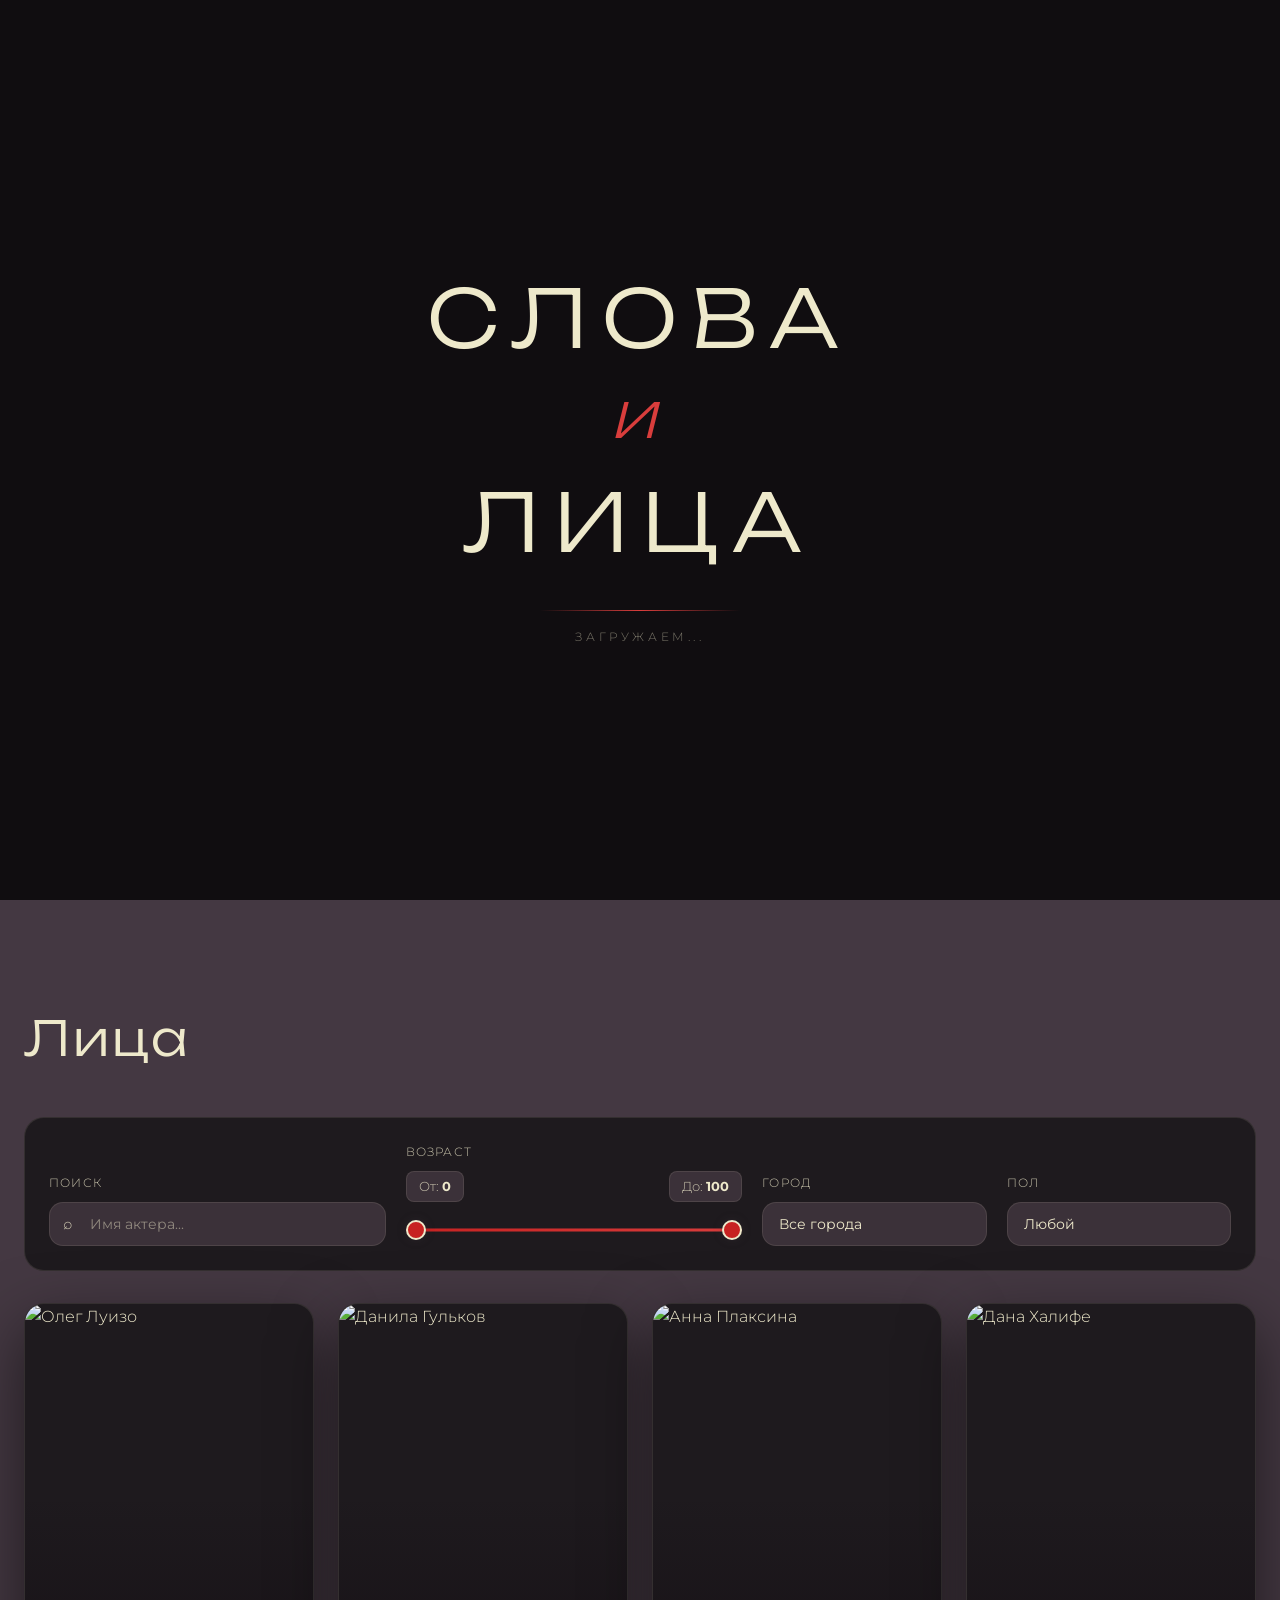
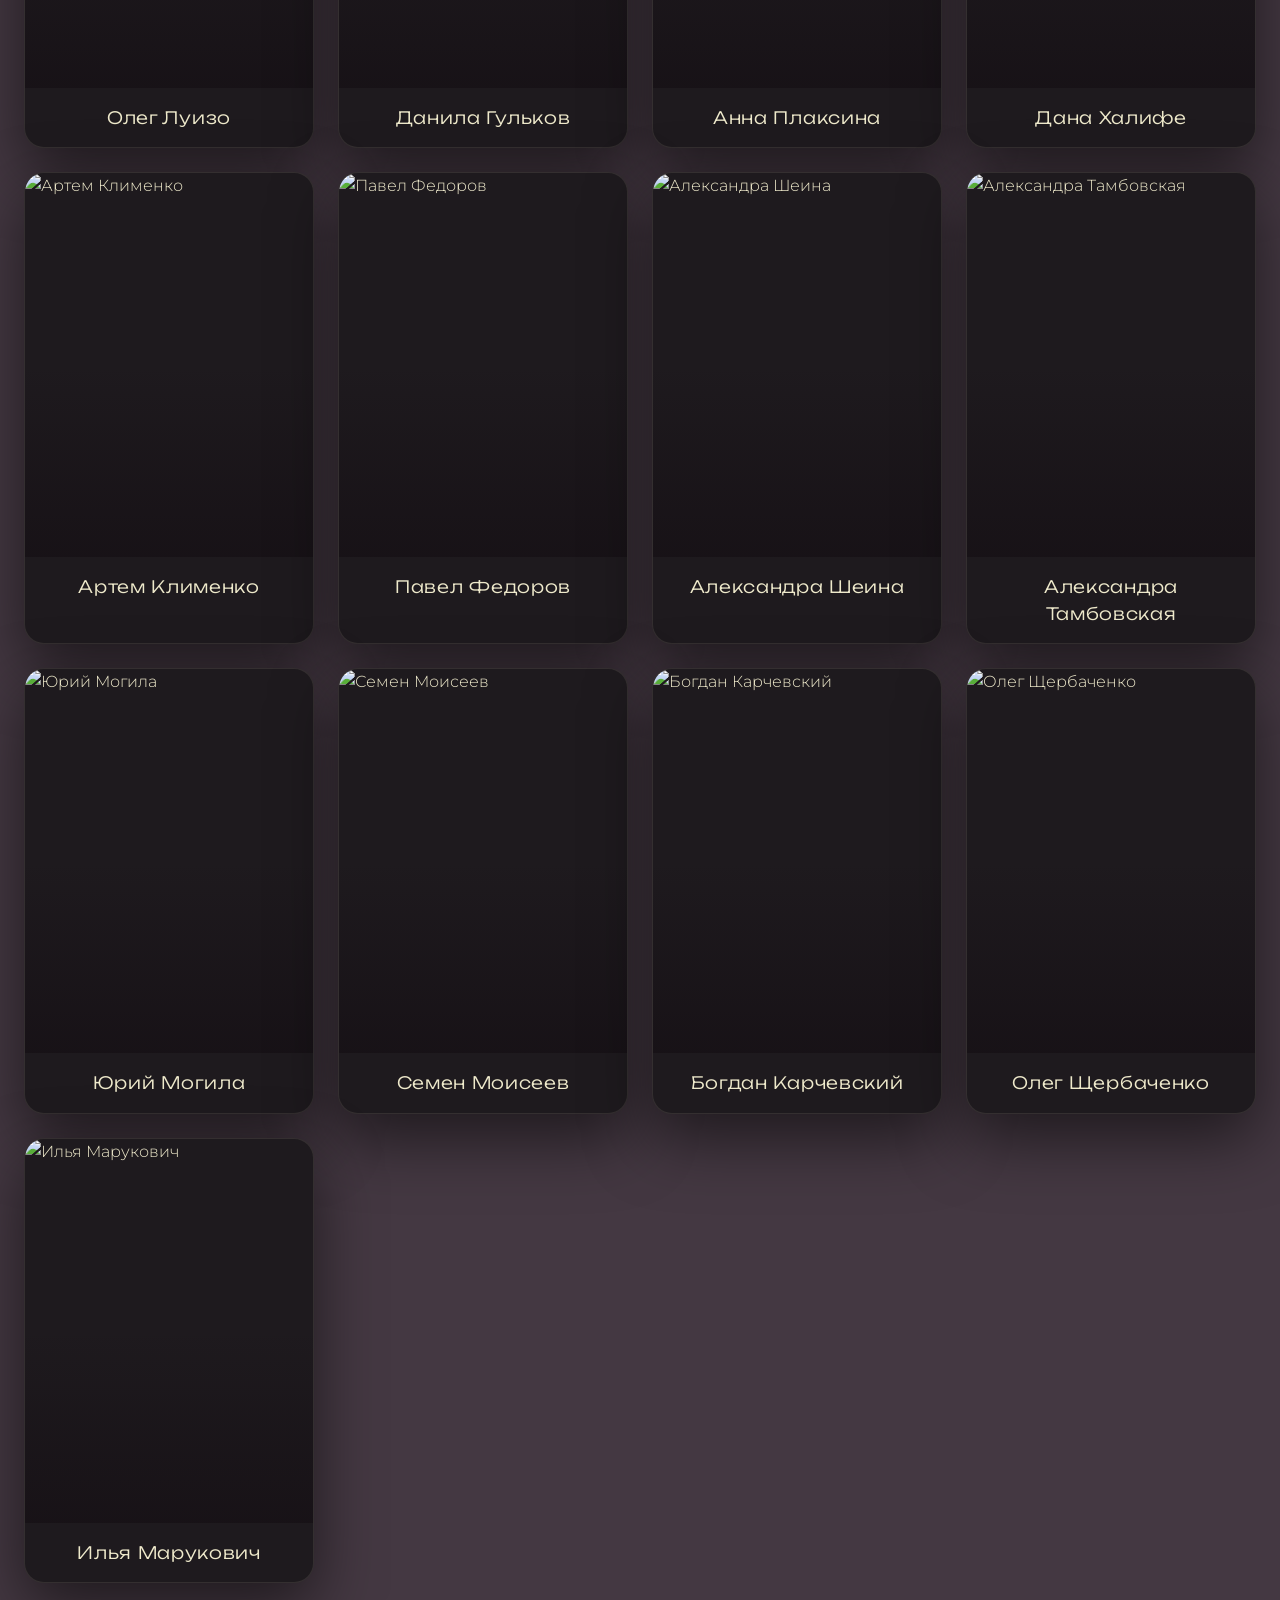
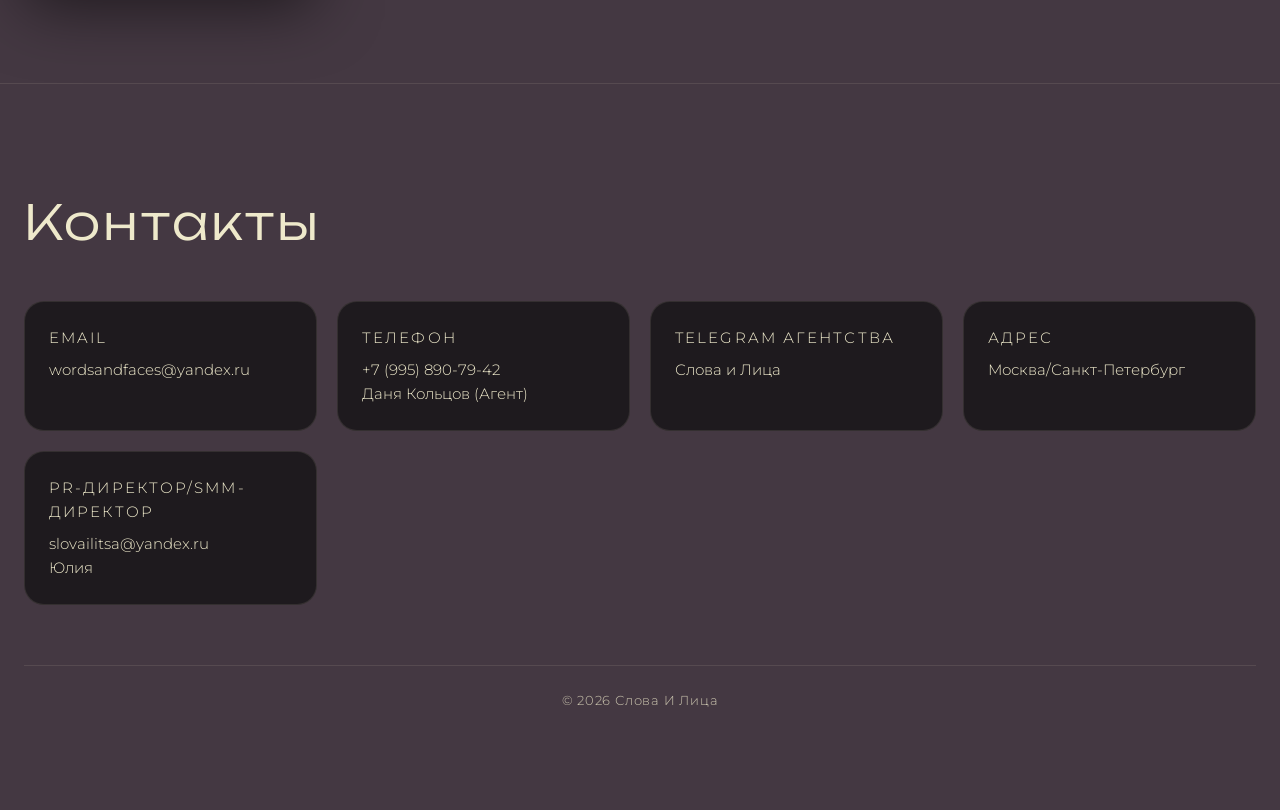
==== index.html @ b99d043d "Add files via upload" ====
<!DOCTYPE html>
<html lang="ru">
<head>
  <meta charset="UTF-8" />
  <meta name="viewport" content="width=device-width, initial-scale=1.0" />
  <title>Слова И Лица</title>
  <link rel="preconnect" href="https://fonts.googleapis.com" />
  <link rel="preconnect" href="https://fonts.gstatic.com" crossorigin />
  <link href="https://fonts.googleapis.com/css2?family=Unbounded:wght@400;500;600;700&display=swap" rel="stylesheet">
  <link href="https://fonts.googleapis.com/css2?family=Montserrat:wght@400;500;600;700&display=swap" rel="stylesheet">
  <link rel="stylesheet" href="style.css" />
  
  <!-- Open Graph для шаринга ссылок -->
  <meta property="og:title" content="Слова И Лица — актёрское агентство">
  <meta property="og:type" content="website">
  <meta property="og:url" content="https://wordsandfaces.ru/">
</head>
<body>

  <!-- ═══════════ LOADER ═══════════ -->
  <div id="loader" class="loader">
    <div class="loader__cinema">
      <div class="loader__word loader__word--top">СЛОВА</div>
      <div class="loader__and">И</div>
      <div class="loader__word loader__word--bottom">ЛИЦА</div>
      <div class="loader__line"></div>
      <div class="loader__tagline">загружаем...</div>
    </div>
  </div>

  <!-- ═══════════ HEADER ═══════════ -->
  <header class="header" id="header">
    <div class="container header__inner">
      <a href="#" class="logo" id="logoLink">
        <span class="logo__top">СЛОВА</span>
        <span class="logo__and">И</span>
        <span class="logo__bottom">ЛИЦА</span>
      </a>

      <button class="burger" id="burger" aria-label="Меню">
        <span></span><span></span><span></span>
      </button>

      <nav class="nav" id="nav">
        <a href="#faces">Лица</a>
        <a href="#contacts">Контакты</a>
      </nav>
    </div>
  </header>

  <main>
    <!-- ═══════════ HERO ═══════════ -->
    <section class="hero" id="hero">
      <div class="hero__bg">
        <div class="hero__parallax-layer hero__parallax-layer--1" data-parallax="0.15"></div>
        <div class="hero__parallax-layer hero__parallax-layer--2" data-parallax="0.08"></div>
        <div class="hero__grain"></div>
        <div class="hero__vignette"></div>
      </div>

      <div class="container hero__content">
        <div class="hero__title-wrap">
          <h1 class="hero__title">
            <span class="hero__line hero__line--1">СЛОВА</span>
            <span class="hero__line hero__line--and">И</span>
            <span class="hero__line hero__line--2">ЛИЦА</span>
          </h1>
        </div>

        <p class="hero__subtitle">
          Актерское агентство важных слов и талантливых лиц
        </p>

        <div class="hero__button">
          <a href="Шахматка.pdf" download class="btn-download">
            <span class="btn-download__icon">📄</span>
            Скачать шахматку
          </a>
        </div>
      </div>
    </section>

    <!-- ═══════════ FACES ═══════════ -->
    <section id="faces" class="section">
      <div class="container">
        <h2 class="section__title" data-animate="fade-up">Лица</h2>

        <div class="filters" data-animate="fade-up">
          <div class="filter-group filter-group--search">
            <label for="searchFilter">Поиск</label>
            <div class="search-box">
              <input type="text" id="searchFilter" placeholder="Имя актера..." autocomplete="off" />
              <div class="search-box__icon">⌕</div>
            </div>
          </div>

          <div class="filter-group filter-group--age">
            <label>Возраст</label>
            <div class="range-box">
              <div class="range-values">
                <span class="range-tag">От: <strong id="ageMinValue">0</strong></span>
                <span class="range-tag">До: <strong id="ageMaxValue">100</strong></span>
              </div>
              <div class="range-slider">
                <div class="range-slider__track"></div>
                <div class="range-slider__fill" id="rangeFill"></div>
                <input type="range" id="ageMin" min="0" max="100" value="0" />
                <input type="range" id="ageMax" min="0" max="100" value="100" />
              </div>
            </div>
          </div>

          <div class="filter-group">
            <label for="cityFilter">Город</label>
            <select id="cityFilter">
              <option value="">Все города</option>
            </select>
          </div>

          <div class="filter-group">
            <label for="genderFilter">Пол</label>
            <select id="genderFilter">
              <option value="">Любой</option>
              <option value="мужской">Мужской</option>
              <option value="женский">Женский</option>
            </select>
          </div>
        </div>

        <div id="emptyState" class="empty-state hidden">
          <div class="empty-state__icon">◌</div>
          <div class="empty-state__text">Мы подбираем слова и ищем новые лица</div>
        </div>

        <div id="facesGrid" class="faces-grid"></div>
      </div>
    </section>

    <!-- ═══════════ CONTACTS ═══════════ -->
    <section id="contacts" class="section section--contacts">
      <div class="container">
        <h2 class="section__title" data-animate="fade-up">Контакты</h2>

        <div class="contacts" data-animate="fade-up">
          <div class="contacts__item">
            <span class="contacts__label">Email</span>
            <a href="mailto:wordsandfaces@yandex.ru">wordsandfaces@yandex.ru</a>
          </div>
          <div class="contacts__item">
            <span class="contacts__label">Телефон</span>
            <a href="tel:+79958907942">+7 (995) 890-79-42<br>Даня Кольцов (Агент)</a>
          </div>
          <div class="contacts__item">
            <span class="contacts__label">Telegram Агентства</span>
            <a href="https://t.me/wordsandfaces" target="_blank" rel="noopener">Слова и Лица</a>
          </div>
          <div class="contacts__item">
            <span class="contacts__label">Адрес</span>
            <span>Москва/Санкт-Петербург</span>
          </div>
          <div class="contacts__item">
            <span class="contacts__label">PR-директор/SMM-директор</span>
            <a href="mailto:slovailitsa@yandex.ru">slovailitsa@yandex.ru<br>Юлия</a>
          </div>
        </div>

        <div class="footer" data-animate="fade-up">
          <span>© 2026 Слова И Лица</span>
        </div>
      </div>
    </section>
  </main>

  <!-- ═══════════ MODAL SIMS 3 ═══════════ -->
  <div id="modal" class="modal hidden">
    <div class="modal__overlay" id="modalOverlay"></div>

    <div class="modal__content sims">
      <button class="modal__close" id="modalClose" aria-label="Закрыть">&times;</button>

      <div class="sims__topbar">
        <div class="sims__topbar-diamond"></div>
        <div class="sims__topbar-title" id="modalName"></div>
        <div class="sims__topbar-diamond"></div>
      </div>

      <div class="sims__body">
        <div class="sims__left">
          <div class="sims__portrait-frame">
            <img id="modalMainPhoto" src="" alt="" class="sims__portrait" />
            <div class="sims__portrait-glow"></div>
          </div>
          <div id="modalGallery" class="sims__gallery"></div>
        </div>

        <div class="sims__right">
          <div class="sims__panel sims__panel--traits">
            <div class="sims__panel-header">
              <span class="sims__panel-icon">◆</span>
              Характеристики
            </div>
            <div class="sims__stats" id="modalStats"></div>
          </div>

          <div class="sims__panel">
            <div class="sims__panel-header">
              <span class="sims__panel-icon">▷</span>
              Видеовизитка
            </div>
            <div id="modalVideo"></div>
          </div>

          <div class="sims__panel">
            <div class="sims__panel-header">
              <span class="sims__panel-icon">↗</span>
              Filmtoolz
            </div>
            <a id="modalFilmtoolz" href="#" target="_blank" rel="noopener noreferrer" class="sims__link-btn">Открыть профиль</a>
          </div>
        </div>
      </div>
    </div>
  </div>

  <!-- ═══════════ LIGHTBOX ═══════════ -->
  <div class="lightbox" id="lightbox">
    <button class="lightbox__close" id="lightboxClose" aria-label="Закрыть">&times;</button>
    <button class="lightbox__nav lightbox__nav--prev" id="lightboxPrev" aria-label="Назад">‹</button>
    <button class="lightbox__nav lightbox__nav--next" id="lightboxNext" aria-label="Вперед">›</button>
    <img class="lightbox__img" id="lightboxImg" src="" alt="" />
  </div>

  <script src="faces.js"></script>
  <script src="script.js"></script>
</body>
</html>
---- style.css ----
/* ═══════════ TOKENS ═══════════ */
:root {
  /* BASE */
  --bg: rgb(68, 56, 66);
  --bg-2: rgb(59, 49, 57);

  /* PANELS — тёплый пурпурный подтон, согласован с фоном */
  --panel: #1e1a1e;
  --panel-2: #271f27;
  --panel-3: #322931;

  /* TEXT */
  --text: rgb(238, 233, 203);
  --muted: rgba(238, 233, 203, 0.8);

  /* ACCENT */
  --accent: rgb(199, 34, 33);
  --accent-light: #d93d3c;
  --accent-glow: rgba(68, 56, 66, 0.28);
  --accent-soft: rgba(68, 56, 66, 0.12);

  /* BORDERS */
  --border: rgba(238, 233, 203, 0.10);
  --border-2: rgba(238, 233, 203, 0.18);

  /* UI */
  --radius: 20px;
  --radius-sm: 14px;
  --shadow: 0 24px 64px rgba(0, 0, 0, 0.55);

  /* FONTS */
--font-display: "Unbounded", sans-serif;  /* жирные заголовки */
--font-body: "Montserrat", sans-serif;     /* нейтральный текст */

  /* MOTION */
  --ease: cubic-bezier(0.22, 1, 0.36, 1);
}

*,
*::before,
*::after {
  box-sizing: border-box;
  margin: 0;
  padding: 0;
}

html {
  scroll-behavior: smooth;
  -webkit-font-smoothing: antialiased;
}

body {
  background: var(--bg);
  color: var(--text);
  font-family: var(--font-body);
  font-weight: 300;
  line-height: 1.6;
  overflow-x: hidden;
}

body.no-scroll { overflow: hidden; }

.container {
  width: min(1240px, calc(100% - 48px));
  margin: 0 auto;
}

.hidden { display: none !important; }

/* ═══════════ LOADER ═══════════ */
.loader {
  position: fixed;
  inset: 0;
  z-index: 9999;
  background: #100d10;
  display: flex;
  align-items: center;
  justify-content: center;
  transition: opacity 0.8s var(--ease), visibility 0.8s var(--ease);
}

.loader.done {
  opacity: 0;
  visibility: hidden;
  pointer-events: none;
}

.loader__cinema {
  display: flex;
  flex-direction: column;
  align-items: center;
}

.loader__word {
  font-family: var(--font-display);
  font-weight: 300;
  font-size: clamp(42px, 10vw, 80px);
  letter-spacing: 0.18em;
  color: var(--text);
  opacity: 0;
  transform: translateY(30px);
  animation: loaderWordIn 0.9s var(--ease) forwards;
}

.loader__word--top { animation-delay: 0.3s; }
.loader__word--bottom { animation-delay: 0.8s; }

.loader__and {
  font-family: var(--font-display);
  font-weight: 300;
  font-style: italic;
  font-size: clamp(28px, 6vw, 48px);
  letter-spacing: 0.3em;
  color: var(--accent-light);
  opacity: 0;
  transform: scale(0.5) rotate(-10deg);
  animation: loaderAndIn 0.7s var(--ease) 0.55s forwards;
}

.loader__line {
  width: 0;
  height: 1px;
  background: linear-gradient(90deg, transparent, var(--accent-light), transparent);
  margin-top: 24px;
  animation: loaderLineIn 1.2s var(--ease) 1.2s forwards;
}

.loader__tagline {
  font-family: var(--font-body);
  font-size: 12px;
  letter-spacing: 0.3em;
  text-transform: uppercase;
  color: var(--muted);
  margin-top: 16px;
  opacity: 0;
  animation: loaderFade 0.6s var(--ease) 1.6s forwards;
}

@keyframes loaderWordIn { to { opacity: 1; transform: translateY(0); } }
@keyframes loaderAndIn { to { opacity: 1; transform: scale(1) rotate(0deg); } }
@keyframes loaderLineIn { to { width: 200px; } }
@keyframes loaderFade { to { opacity: 0.6; } }

/* ═══════════ HEADER ═══════════ */
.header {
  position: fixed;
  top: 0;
  left: 0;
  right: 0;
  z-index: 100;
  background: rgba(24, 18, 23, 0.80);
  backdrop-filter: blur(16px);
  border-bottom: 1px solid var(--border);
  transform: translateY(-100%);
  opacity: 0;
  transition: transform 0.6s var(--ease), opacity 0.6s var(--ease);
}

.header.visible { transform: translateY(0); opacity: 1; }

.header__inner {
  display: flex;
  align-items: center;
  justify-content: space-between;
  min-height: 72px;
}

.logo {
  display: flex;
  align-items: baseline;
  gap: 6px;
  text-decoration: none;
  color: var(--text);
  font-family: var(--font-display);
  font-weight: 400;
  font-size: 14px;
  letter-spacing: 0.18em;
}

.logo__and {
  font-style: italic;
  color: var(--accent-light);
  font-size: 18px;
}

.nav { display: flex; gap: 32px; }

.nav a {
  color: var(--muted);
  text-decoration: none;
  font-size: 14px;
  letter-spacing: 0.04em;
  transition: color 0.25s ease;
  position: relative;
}

.nav a::after {
  content: "";
  position: absolute;
  bottom: -4px;
  left: 0;
  width: 0;
  height: 1px;
  background: var(--accent-light);
  transition: width 0.3s var(--ease);
}

.nav a:hover { color: var(--text); }
.nav a:hover::after { width: 100%; }

.burger {
  display: none;
  flex-direction: column;
  gap: 5px;
  background: none;
  border: none;
  cursor: pointer;
  padding: 6px;
}

.burger span {
  display: block;
  width: 24px;
  height: 1.5px;
  background: var(--text);
  transition: transform 0.3s ease, opacity 0.3s ease;
}

.burger.active span:nth-child(1) { transform: translateY(6.5px) rotate(45deg); }
.burger.active span:nth-child(2) { opacity: 0; }
.burger.active span:nth-child(3) { transform: translateY(-6.5px) rotate(-45deg); }

/* ═══════════ HERO + PARALLAX ═══════════ */
.hero {
  position: relative;
  min-height: 100vh;
  display: flex;
  align-items: center;
  justify-content: center;
  overflow: hidden;
}

.hero__bg { position: absolute; inset: 0; }

.hero__parallax-layer {
  position: absolute;
  inset: -60px;
  will-change: transform;
}

.hero__parallax-layer--1 {
  background: radial-gradient(ellipse at 30% 40%, var(--accent-glow) 0%, transparent 60%);
  opacity: 0.5;
}

.hero__parallax-layer--2 {
  background: radial-gradient(ellipse at 70% 60%, rgba(88, 56, 66, 0.18) 0%, transparent 50%);
  opacity: 0.6;
}

.hero__grain {
  position: absolute;
  inset: 0;
  opacity: 0.035;
  background-image: url("data:image/svg+xml,%3Csvg viewBox='0 0 256 256' xmlns='http://www.w3.org/2000/svg'%3E%3Cfilter id='noise'%3E%3CfeTurbulence type='fractalNoise' baseFrequency='0.9' numOctaves='4' stitchTiles='stitch'/%3E%3C/filter%3E%3Crect width='100%25' height='100%25' filter='url(%23noise)'/%3E%3C/svg%3E");
  background-size: 128px;
}

.hero__vignette {
  position: absolute;
  inset: 0;
  background: radial-gradient(ellipse at center, transparent 40%, rgba(0, 0, 0, 0.55) 100%);
}

.hero__content {
  position: relative;
  z-index: 2;
  text-align: center;
  padding: 80px 0;
}

.hero__title-wrap { overflow: hidden; }

.hero__title {
  font-family: var(--font-display);
  font-weight: 300;
  margin: 0;
}

.hero__line {
  display: block;
  opacity: 0;
  transform: translateY(100%);
}

.hero__line--1 {
  font-size: clamp(48px, 12vw, 120px);
  letter-spacing: 0.14em;
}

.hero__line--and {
  font-size: clamp(24px, 5vw, 48px);
  letter-spacing: 0.35em;
  font-style: italic;
  color: var(--accent-light);
  margin: 8px 0;
}

.hero__line--2 {
  font-size: clamp(48px, 12vw, 120px);
  letter-spacing: 0.14em;
}

.hero.animate .hero__line { animation: heroLineIn 1s var(--ease) forwards; }
.hero.animate .hero__line--1 { animation-delay: 0s; }
.hero.animate .hero__line--and { animation-delay: 0.2s; }
.hero.animate .hero__line--2 { animation-delay: 0.4s; }

@keyframes heroLineIn { to { opacity: 1; transform: translateY(0); } }

.hero__subtitle {
  font-family: var(--font-body);
  font-size: clamp(13px, 2vw, 16px);
  color: var(--muted);
  letter-spacing: 0.12em;
  text-transform: uppercase;
  margin-top: 28px;
  opacity: 0;
}

.hero.animate .hero__subtitle { animation: fadeUp 0.8s var(--ease) 0.7s forwards; }

.hero__scroll {
  position: absolute;
  bottom: 40px;
  left: 50%;
  transform: translateX(-50%);
  opacity: 0;
}

.hero.animate .hero__scroll { animation: fadeUp 0.6s var(--ease) 1.2s forwards; }

.hero__scroll-line {
  width: 1px;
  height: 48px;
  background: linear-gradient(to bottom, var(--accent-light), transparent);
  animation: scrollPulse 2s ease-in-out infinite;
}

@keyframes scrollPulse {
  0%, 100% { opacity: 0.3; transform: scaleY(0.6); }
  50% { opacity: 1; transform: scaleY(1); }
}

@keyframes fadeUp {
  from { opacity: 0; transform: translateY(20px); }
  to { opacity: 1; transform: translateY(0); }
}

/* ═══════════ HERO BUTTON ═══════════ */
.hero__button {
  margin-top: 32px;
  opacity: 0;
}

.hero.animate .hero__button {
  animation: fadeUp 0.8s var(--ease) 0.9s forwards;
}

.btn-download {
  display: inline-flex;
  align-items: center;
  gap: 10px;
  background: var(--accent);
  border: 1px solid var(--accent-light);
  color: var(--text);
  font-family: var(--font-body);
  font-size: 14px;
  font-weight: 500;
  letter-spacing: 0.06em;
  text-decoration: none;
  padding: 14px 28px;
  border-radius: 60px;
  transition: all 0.3s var(--ease);
  backdrop-filter: blur(4px);
  box-shadow: 0 0 20px rgba(199, 34, 33, 0.3);
}

.btn-download:hover {
  background: transparent;
  border-color: var(--accent-light);
  transform: translateY(-3px);
  box-shadow: 0 0 30px rgba(199, 34, 33, 0.5);
}

.btn-download__icon {
  font-size: 18px;
  transition: transform 0.2s ease;
}

.btn-download:hover .btn-download__icon {
  transform: translateY(2px);
}

/* ═══════════ УМЕНЬШЕНИЕ ЗАГОЛОВКА НА ДЕСКТОПЕ ═══════════ */
@media (min-width: 1200px) {
  .hero__line--1,
  .hero__line--2 {
    font-size: clamp(48px, 8vw, 90px);
    letter-spacing: 0.1em;
  }
  
  .hero__line--and {
    font-size: clamp(24px, 4vw, 38px);
  }
  
  .hero__subtitle {
    font-size: 14px;
    letter-spacing: 0.1em;
  }
  
  .hero__content {
    padding: 60px 0;
  }
}

/* Дополнительно для очень высоких экранов */
@media (min-width: 1400px) and (min-height: 900px) {
  .hero__line--1,
  .hero__line--2 {
    font-size: 100px;
  }
  
  .hero__line--and {
    font-size: 42px;
  }
  
  .hero__subtitle {
    font-size: 16px;
  }
}

/* Для мобильных устройств */
@media (max-width: 768px) {
  .hero__button {
    margin-top: 24px;
  }
  
  .btn-download {
    padding: 10px 20px;
    font-size: 12px;
  }
}

/* ═══════════ SECTIONS ═══════════ */
.section { padding: 100px 0; }

.section__title {
  font-family: var(--font-display);
  font-weight: 300;
  font-size: clamp(28px, 5vw, 48px);
  letter-spacing: 0.06em;
  margin-bottom: 40px;
}

[data-animate="fade-up"] {
  opacity: 0;
  transform: translateY(30px);
  transition: opacity 0.7s var(--ease), transform 0.7s var(--ease);
}

[data-animate="fade-up"].in-view { opacity: 1; transform: translateY(0); }

/* ═══════════ FILTERS ═══════════ */
.filters {
  display: grid;
  grid-template-columns: 1.5fr 1.5fr 1fr 1fr;
  gap: 20px;
  margin-bottom: 32px;
  background: var(--panel);
  border: 1px solid var(--border);
  border-radius: var(--radius);
  padding: 24px;
  align-items: end;
}

.filter-group label {
  display: block;
  margin-bottom: 10px;
  color: var(--muted);
  font-size: 12px;
  letter-spacing: 0.1em;
  text-transform: uppercase;
}

.filter-group select {
  width: 100%;
  background: var(--bg-2);
  color: var(--text);
  border: 1px solid var(--border);
  border-radius: var(--radius-sm);
  padding: 12px 16px;
  font-size: 14px;
  font-family: var(--font-body);
  appearance: none;
  cursor: pointer;
  transition: border-color 0.25s ease;
}

.filter-group select:focus { outline: none; border-color: var(--accent-light); }

.search-box { position: relative; }

.search-box input {
  width: 100%;
  background: var(--bg-2);
  color: var(--text);
  border: 1px solid var(--border);
  border-radius: var(--radius-sm);
  padding: 12px 16px 12px 40px;
  font-size: 14px;
  font-family: var(--font-body);
  transition: border-color 0.25s ease, box-shadow 0.25s ease;
}

.search-box input::placeholder { color: var(--muted); opacity: 0.6; }

.search-box input:focus {
  outline: none;
  border-color: var(--accent-light);
  box-shadow: 0 0 0 3px var(--accent-glow);
}

.search-box__icon {
  position: absolute;
  left: 14px;
  top: 50%;
  transform: translateY(-50%);
  color: var(--muted);
  font-size: 16px;
  pointer-events: none;
}

.range-box { display: flex; flex-direction: column; gap: 12px; }
.range-values { display: flex; justify-content: space-between; }

.range-tag {
  background: var(--bg-2);
  border: 1px solid var(--border);
  border-radius: 8px;
  padding: 4px 12px;
  font-size: 13px;
  color: var(--muted);
}

.range-tag strong { color: var(--text); }

.range-slider { position: relative; height: 32px; }

.range-slider__track,
.range-slider__fill {
  position: absolute;
  top: 50%;
  transform: translateY(-50%);
  height: 3px;
  border-radius: 999px;
}

.range-slider__track { left: 0; right: 0; background: var(--panel-2); }

.range-slider__fill {
  background: linear-gradient(90deg, var(--accent), var(--accent-light));
  left: 0;
  width: 100%;
}

.range-slider input[type="range"] {
  position: absolute;
  left: 0;
  top: 0;
  width: 100%;
  height: 32px;
  margin: 0;
  background: transparent;
  appearance: none;
  pointer-events: none;
}

.range-slider input[type="range"]::-webkit-slider-runnable-track { height: 3px; background: transparent; }

.range-slider input[type="range"]::-webkit-slider-thumb {
  appearance: none;
  width: 20px;
  height: 20px;
  border-radius: 50%;
  background: var(--accent);
  border: 2px solid var(--text);
  margin-top: -8.5px;
  pointer-events: auto;
  cursor: pointer;
  position: relative;
  z-index: 2;
  box-shadow: 0 0 10px var(--accent-glow);
  transition: transform 0.15s ease, box-shadow 0.15s ease;
}

.range-slider input[type="range"]::-webkit-slider-thumb:hover {
  transform: scale(1.2);
  box-shadow: 0 0 16px var(--accent-glow);
}

.range-slider input[type="range"]::-moz-range-track { height: 3px; background: transparent; }

.range-slider input[type="range"]::-moz-range-thumb {
  width: 20px;
  height: 20px;
  border-radius: 50%;
  background: var(--accent);
  border: 2px solid var(--text);
  pointer-events: auto;
  cursor: pointer;
}

/* ═══════════ EMPTY STATE ═══════════ */
.empty-state {
  text-align: center;
  padding: 60px 20px;
  color: var(--muted);
  border: 1px dashed var(--border-2);
  border-radius: var(--radius);
  background: rgba(238, 233, 203, 0.01);
}

.empty-state__icon {
  font-size: 48px;
  margin-bottom: 16px;
  opacity: 0.3;
  animation: emptyPulse 3s ease-in-out infinite;
}

@keyframes emptyPulse {
  0%, 100% { opacity: 0.2; transform: scale(1); }
  50% { opacity: 0.5; transform: scale(1.05); }
}

.empty-state__text {
  font-family: var(--font-display);
  font-size: 20px;
  font-style: italic;
}

/* ═══════════ FACES GRID ═══════════ */
.faces-grid {
  display: grid;
  grid-template-columns: repeat(4, minmax(0, 1fr));
  gap: 24px;
}

.face-card {
  cursor: pointer;
  border-radius: var(--radius);
  overflow: hidden;
  background: var(--panel);
  border: 1px solid var(--border);
  transition: transform 0.35s var(--ease), border-color 0.35s ease, box-shadow 0.35s ease;
  box-shadow: var(--shadow);
  opacity: 0;
  transform: translateY(20px);
}

.face-card.in-view {
  opacity: 1;
  transform: translateY(0);
  transition: opacity 0.6s var(--ease), transform 0.6s var(--ease), border-color 0.35s ease, box-shadow 0.35s ease;
}

.face-card:hover {
  transform: translateY(-6px) scale(1.02);
  border-color: var(--accent);
  box-shadow: 0 30px 60px rgba(0, 0, 0, 0.5), 0 0 0 1px var(--accent);
}

.face-card__img-wrap {
  position: relative;
  overflow: hidden;
}

.face-card__img-wrap::after {
  content: "";
  position: absolute;
  inset: 0;
  background: linear-gradient(0deg, rgba(20, 14, 19, 0.65) 0%, transparent 50%);
  pointer-events: none;
}

.face-card img {
  width: 100%;
  aspect-ratio: 3 / 4;
  object-fit: cover;
  display: block;
  transition: transform 0.5s var(--ease);
}

.face-card:hover img { transform: scale(1.05); }

.face-card__name {
  padding: 16px;
  text-align: center;
  color: var(--text);
  font-family: var(--font-display);
  font-size: 17px;
  letter-spacing: 0.04em;
}

/* ═══════════ CONTACTS ═══════════ */
.section--contacts { border-top: 1px solid var(--border); }

.contacts {
  display: grid;
  grid-template-columns: repeat(4, 1fr);
  gap: 20px;
  margin-bottom: 60px;
}

.contacts__item {
  background: var(--panel);
  border: 1px solid var(--border);
  border-radius: var(--radius);
  padding: 24px;
  display: flex;
  flex-direction: column;
  gap: 8px;
  transition: border-color 0.3s ease, transform 0.3s var(--ease);
}

.contacts__item:hover {
  border-color: var(--accent);
  transform: translateY(-3px);
}

.contacts__label {
  font-size: 11px;
  letter-spacing: 0.14em;
  text-transform: uppercase;
  color: var(--muted);
}

.contacts__item a,
.contacts__item span {
  color: var(--text);
  text-decoration: none;
  font-size: 15px;
  transition: color 0.2s ease;
}

.contacts__item a:hover { color: var(--accent-light); }

/* ═══════════ FOOTER ═══════════ */
.footer {
  text-align: center;
  padding: 24px 0 0;
  border-top: 1px solid var(--border);
  color: var(--muted);
  font-size: 13px;
  letter-spacing: 0.06em;
}

/* ═══════════ MODAL ═══════════ */
.modal {
  position: fixed;
  inset: 0;
  z-index: 500;
  display: flex;
  align-items: center;
  justify-content: center;
  padding: 20px;
}

.modal__overlay {
  position: absolute;
  inset: 0;
  background: rgba(10, 7, 10, 0.86);
  backdrop-filter: blur(12px);
}

.modal__content {
  position: relative;
  z-index: 1;
  width: min(1100px, 100%);
  max-height: 90vh;
  overflow-y: auto;
  overflow-x: hidden;
  scrollbar-width: none;
  -ms-overflow-style: none;
}

.modal__content::-webkit-scrollbar {
  width: 0;
  background: transparent;
}

.modal__close {
  position: absolute;
  top: 16px;
  right: 16px;
  width: 44px;
  height: 44px;
  border: 1px solid var(--border);
  border-radius: 50%;
  background: var(--panel);
  color: var(--text);
  font-size: 24px;
  cursor: pointer;
  display: flex;
  align-items: center;
  justify-content: center;
  transition: background 0.2s ease, border-color 0.2s ease;
  z-index: 10;
}

.modal__close:hover {
  background: var(--accent);
  border-color: var(--accent);
}

/* ═══════════ SIMS CARD ═══════════ */
.sims {
  border-radius: 24px;
  background: linear-gradient(180deg, var(--panel-2) 0%, var(--panel) 100%);
  border: 1px solid var(--border-2);
  box-shadow:
    0 0 0 1px rgba(199, 34, 33, 0.07),
    0 0 40px rgba(199, 34, 33, 0.05),
    0 40px 100px rgba(0, 0, 0, 0.6);
  padding: 0;
  opacity: 0;
  transform: scale(0.9) translateY(30px);
  animation: simsOpen 0.6s var(--ease) forwards;
}

@keyframes simsOpen {
  0% { opacity: 0; transform: scale(0.9) translateY(30px); }
  50% { opacity: 1; transform: scale(1.02) translateY(-4px); }
  100% { opacity: 1; transform: scale(1) translateY(0); }
}

.sims__topbar {
  display: flex;
  align-items: center;
  justify-content: center;
  gap: 16px;
  padding: 20px 24px;
  background: linear-gradient(90deg, transparent, var(--accent-soft), transparent);
  border-bottom: 1px solid var(--border);
  border-radius: 24px 24px 0 0;
}

.sims__topbar-diamond {
  width: 10px;
  height: 10px;
  background: var(--accent-light);
  transform: rotate(45deg);
  box-shadow: 0 0 8px var(--accent-glow);
  flex-shrink: 0;
}

.sims__topbar-title {
  font-family: var(--font-display);
  font-size: clamp(22px, 4vw, 32px);
  font-weight: 300;
  letter-spacing: 0.06em;
  color: var(--text);
  text-align: center;
}

.sims__body {
  display: grid;
  grid-template-columns: 340px 1fr;
  gap: 28px;
  padding: 28px;
}

.sims__left {
  position: sticky;
  top: 28px;
  align-self: start;
}

.sims__portrait-frame {
  position: relative;
  border-radius: var(--radius);
  overflow: hidden;
  border: 2px solid var(--border-2);
  box-shadow: 0 0 30px var(--accent-glow);
}

.sims__portrait {
  width: 100%;
  aspect-ratio: 3 / 4;
  object-fit: cover;
  display: block;
  cursor: zoom-in;
}

.sims__portrait-glow {
  position: absolute;
  inset: 0;
  background: linear-gradient(0deg, rgba(199, 34, 33, 0.10) 0%, transparent 40%);
  pointer-events: none;
}

.sims__gallery {
  display: grid;
  grid-template-columns: repeat(3, 1fr);
  gap: 8px;
  margin-top: 12px;
}

.sims__gallery img {
  width: 100%;
  aspect-ratio: 1 / 1;
  object-fit: cover;
  border-radius: 10px;
  border: 1px solid var(--border);
  cursor: zoom-in;
  transition: border-color 0.2s ease, transform 0.2s ease, box-shadow 0.2s ease;
}

.sims__gallery img:hover {
  border-color: var(--accent-light);
  transform: scale(1.05);
  box-shadow: 0 0 12px var(--accent-glow);
}

.sims__right {
  display: flex;
  flex-direction: column;
  gap: 14px;
}

.sims__panel {
  background: rgba(238, 233, 203, 0.025);
  border: 1px solid var(--border);
  border-radius: var(--radius);
  padding: 20px;
  transition: border-color 0.25s ease, box-shadow 0.25s ease;
  animation: simsPanelIn 0.5s var(--ease) both;
}

.sims__panel:nth-child(1) { animation-delay: 0.1s; }
.sims__panel:nth-child(2) { animation-delay: 0.15s; }
.sims__panel:nth-child(3) { animation-delay: 0.2s; }
.sims__panel:nth-child(4) { animation-delay: 0.25s; }
.sims__panel:nth-child(5) { animation-delay: 0.3s; }
.sims__panel:nth-child(6) { animation-delay: 0.35s; }
.sims__panel:nth-child(7) { animation-delay: 0.4s; }

@keyframes simsPanelIn {
  from { opacity: 0; transform: translateX(20px); }
  to { opacity: 1; transform: translateX(0); }
}

.sims__panel:hover {
  border-color: var(--border-2);
  box-shadow: 0 0 20px rgba(0, 0, 0, 0.25);
}

.sims__panel-header {
  display: flex;
  align-items: center;
  gap: 8px;
  margin-bottom: 14px;
  font-family: var(--font-display);
  font-size: 17px;
  font-weight: 400;
  color: var(--text);
  letter-spacing: 0.04em;
}

.sims__panel-icon { color: var(--accent-light); font-size: 14px; }

.sims__stats {
  display: grid;
  grid-template-columns: repeat(2, 1fr);
  gap: 10px;
}

.stat-item {
  background: rgba(238, 233, 203, 0.03);
  border: 1px solid var(--border);
  border-radius: var(--radius-sm);
  padding: 14px 16px;
  transition: border-color 0.25s ease;
}

.stat-item:hover { border-color: var(--border-2); }

.stat-item__label {
  display: block;
  color: var(--muted);
  font-size: 11px;
  margin-bottom: 6px;
  text-transform: uppercase;
  letter-spacing: 0.1em;
}

.stat-item__value { color: var(--text); font-size: 15px; }

.sims__tags { display: flex; flex-wrap: wrap; gap: 8px; }

.sims__tag {
  background: var(--accent-soft);
  border: 1px solid rgba(199, 34, 33, 0.22);
  color: var(--accent-light);
  padding: 6px 14px;
  border-radius: 999px;
  font-size: 13px;
  letter-spacing: 0.02em;
  transition: background 0.2s ease, border-color 0.2s ease;
}

.sims__tag:hover {
  background: rgba(199, 34, 33, 0.22);
  border-color: var(--accent-light);
}

.sims__text { color: var(--muted); line-height: 1.7; margin: 0; }

.sims__link-btn {
  display: inline-flex;
  align-items: center;
  justify-content: center;
  padding: 12px 24px;
  border-radius: var(--radius-sm);
  font-family: var(--font-body);
  font-size: 14px;
  letter-spacing: 0.04em;
  cursor: pointer;
  text-decoration: none;
  background: transparent;
  border: 1px solid var(--border-2);
  color: var(--text);
  transition: all 0.25s var(--ease);
}

.sims__link-btn:hover {
  background: var(--accent);
  border-color: var(--accent);
  color: var(--text);
  box-shadow: 0 0 20px var(--accent-glow);
}

.sims__link-btn.disabled { opacity: 0.4; pointer-events: none; }

/* ═══════════ CUSTOM VIDEO PLAYER ═══════════ */
.custom-player {
  position: relative;
  border-radius: var(--radius-sm);
  overflow: hidden;
  background: #000;
  border: 1px solid var(--border);
  box-shadow: 0 8px 30px rgba(0, 0, 0, 0.35);
}

.custom-player video {
  display: block;
  width: 100%;
  max-height: 400px;
  object-fit: contain;
  background: #000;
}

.custom-player__controls {
  position: absolute;
  bottom: 0;
  left: 0;
  right: 0;
  display: flex;
  align-items: center;
  gap: 12px;
  padding: 12px 16px;
  background: linear-gradient(0deg, rgba(10, 7, 10, 0.88) 0%, transparent 100%);
  opacity: 0;
  transition: opacity 0.3s ease;
}

.custom-player:hover .custom-player__controls { opacity: 1; }

.custom-player__btn {
  background: none;
  border: none;
  color: var(--text);
  font-size: 18px;
  cursor: pointer;
  width: 36px;
  height: 36px;
  display: flex;
  align-items: center;
  justify-content: center;
  border-radius: 50%;
  transition: background 0.2s ease;
  flex-shrink: 0;
}

.custom-player__btn:hover { background: var(--accent-soft); }

.custom-player__progress {
  flex: 1;
  height: 4px;
  background: rgba(238, 233, 203, 0.15);
  border-radius: 999px;
  cursor: pointer;
  position: relative;
  overflow: hidden;
}

.custom-player__progress-fill {
  height: 100%;
  background: linear-gradient(90deg, var(--accent), var(--accent-light));
  border-radius: 999px;
  width: 0%;
  transition: width 0.1s linear;
}

.custom-player__time {
  font-size: 12px;
  color: var(--muted);
  min-width: 70px;
  text-align: right;
  font-variant-numeric: tabular-nums;
  flex-shrink: 0;
}

.custom-player__volume {
  width: 60px;
  height: 4px;
  background: rgba(238, 233, 203, 0.15);
  border-radius: 999px;
  cursor: pointer;
  position: relative;
  overflow: hidden;
  flex-shrink: 0;
}

.custom-player__volume-fill {
  height: 100%;
  background: var(--accent-light);
  border-radius: 999px;
  width: 80%;
}

.custom-player__big-play {
  position: absolute;
  inset: 0;
  display: flex;
  align-items: center;
  justify-content: center;
  cursor: pointer;
  background: rgba(10, 7, 10, 0.32);
  transition: background 0.3s ease, opacity 0.3s ease;
}

.custom-player__big-play:hover { background: rgba(10, 7, 10, 0.52); }

.custom-player__big-play.hidden-play {
  opacity: 0;
  pointer-events: none;
}

.custom-player__big-play-icon {
  width: 64px;
  height: 64px;
  border-radius: 50%;
  background: var(--accent);
  display: flex;
  align-items: center;
  justify-content: center;
  box-shadow: 0 0 30px var(--accent-glow);
  transition: transform 0.2s ease, box-shadow 0.2s ease;
}

.custom-player__big-play:hover .custom-player__big-play-icon {
  transform: scale(1.1);
  box-shadow: 0 0 40px var(--accent-glow);
}

.custom-player__big-play-icon::after {
  content: "";
  display: block;
  width: 0;
  height: 0;
  border-style: solid;
  border-width: 10px 0 10px 18px;
  border-color: transparent transparent transparent var(--text);
  margin-left: 3px;
}

/* YouTube embed */
.video-wrap {
  position: relative;
  padding-bottom: 56.25%;
  height: 0;
  border-radius: var(--radius-sm);
  overflow: hidden;
}

.video-wrap iframe {
  position: absolute;
  top: 0;
  left: 0;
  width: 100%;
  height: 100%;
  border: none;
}

/* ═══════════ FULLSCREEN VIDEO ═══════════ */
.custom-player.is-fullscreen {
  position: fixed !important;
  inset: 0 !important;
  z-index: 99999 !important;
  width: 100vw !important;
  height: 100vh !important;
  max-width: none !important;
  max-height: none !important;
  border-radius: 0 !important;
  border: none !important;
  margin: 0 !important;
  display: flex;
  align-items: center;
  justify-content: center;
  background: #000 !important;
}

.custom-player.is-fullscreen video {
  width: 100vw !important;
  height: 100vh !important;
  max-width: 100vw !important;
  max-height: 100vh !important;
  object-fit: contain;
}

.custom-player.is-fullscreen .custom-player__controls {
  position: fixed;
  bottom: 0;
  left: 0;
  right: 0;
  padding: 20px 32px;
  z-index: 100000;
  opacity: 0;
  transition: opacity 0.3s ease;
}

.custom-player.is-fullscreen:hover .custom-player__controls { opacity: 1; }

.custom-player.is-fullscreen .custom-player__big-play {
  position: fixed;
  inset: 0;
  z-index: 100000;
}

/* ═══════════ LIGHTBOX ═══════════ */
.lightbox {
  position: fixed;
  inset: 0;
  z-index: 9000;
  background: rgba(10, 7, 10, 0.93);
  backdrop-filter: blur(16px);
  display: flex;
  align-items: center;
  justify-content: center;
  opacity: 0;
  visibility: hidden;
  transition: opacity 0.35s var(--ease), visibility 0.35s var(--ease);
  cursor: zoom-out;
}

.lightbox.active {
  opacity: 1;
  visibility: visible;
}

.lightbox__img {
  max-width: 92vw;
  max-height: 92vh;
  object-fit: contain;
  border-radius: 8px;
  box-shadow: 0 0 60px rgba(0, 0, 0, 0.55);
  transform: scale(0.92);
  transition: transform 0.4s var(--ease);
  user-select: none;
  -webkit-user-drag: none;
}

.lightbox.active .lightbox__img { transform: scale(1); }

.lightbox__close {
  position: absolute;
  top: 20px;
  right: 20px;
  width: 48px;
  height: 48px;
  border: 1px solid var(--border-2);
  border-radius: 50%;
  background: rgba(238, 233, 203, 0.07);
  color: var(--text);
  font-size: 26px;
  cursor: pointer;
  display: flex;
  align-items: center;
  justify-content: center;
  transition: background 0.2s ease, border-color 0.2s ease;
  z-index: 2;
}

.lightbox__close:hover {
  background: var(--accent);
  border-color: var(--accent);
}

.lightbox__nav {
  position: absolute;
  top: 50%;
  transform: translateY(-50%);
  width: 48px;
  height: 48px;
  border: 1px solid var(--border-2);
  border-radius: 50%;
  background: rgba(238, 233, 203, 0.07);
  color: var(--text);
  font-size: 22px;
  cursor: pointer;
  display: flex;
  align-items: center;
  justify-content: center;
  transition: background 0.2s ease, border-color 0.2s ease;
  z-index: 2;
}

.lightbox__nav:hover {
  background: var(--accent);
  border-color: var(--accent);
}

.lightbox__nav--prev { left: 20px; }
.lightbox__nav--next { right: 20px; }

/* ═══════════ SCROLLBAR ═══════════ */
::-webkit-scrollbar { width: 6px; }
::-webkit-scrollbar-track { background: var(--bg); }
::-webkit-scrollbar-thumb { background: var(--panel-2); border-radius: 999px; }
::-webkit-scrollbar-thumb:hover { background: var(--accent); }

/* ═══════════ RESPONSIVE ═══════════ */
@media (max-width: 1024px) {
  .faces-grid { grid-template-columns: repeat(3, minmax(0, 1fr)); }
  .contacts { grid-template-columns: repeat(2, 1fr); }
  .filters { grid-template-columns: 1fr 1fr; }
}

@media (max-width: 768px) {
  .container { width: calc(100% - 32px); }
  .burger { display: flex; }

  .nav {
    position: fixed;
    top: 0;
    right: 0;
    width: min(320px, 80vw);
    height: 100vh;
    background: var(--bg);
    border-left: 1px solid var(--border);
    flex-direction: column;
    padding: 100px 32px 40px;
    gap: 24px;
    transform: translateX(100%);
    transition: transform 0.4s var(--ease);
    z-index: 99;
  }

  .nav.open { transform: translateX(0); }
  .nav a { font-size: 18px; }
  .filters { grid-template-columns: 1fr; }
  .faces-grid { grid-template-columns: repeat(2, minmax(0, 1fr)); gap: 16px; }
  .contacts { grid-template-columns: 1fr; }
  .sims__body { grid-template-columns: 1fr; }
  .sims__left { position: static; }
  .sims__stats { grid-template-columns: 1fr; }
  .modal__content { padding: 0; }
  .section { padding: 60px 0; }
  .lightbox__nav--prev { left: 10px; }
  .lightbox__nav--next { right: 10px; }
}

@media (max-width: 480px) {
  .faces-grid { grid-template-columns: 1fr; gap: 16px; }
  .hero__line--1, .hero__line--2 { letter-spacing: 0.08em; }
  .section__title { margin-bottom: 28px; }
  .sims__body { padding: 16px; gap: 16px; }
  .sims__gallery { grid-template-columns: repeat(3, 1fr); gap: 6px; }
}
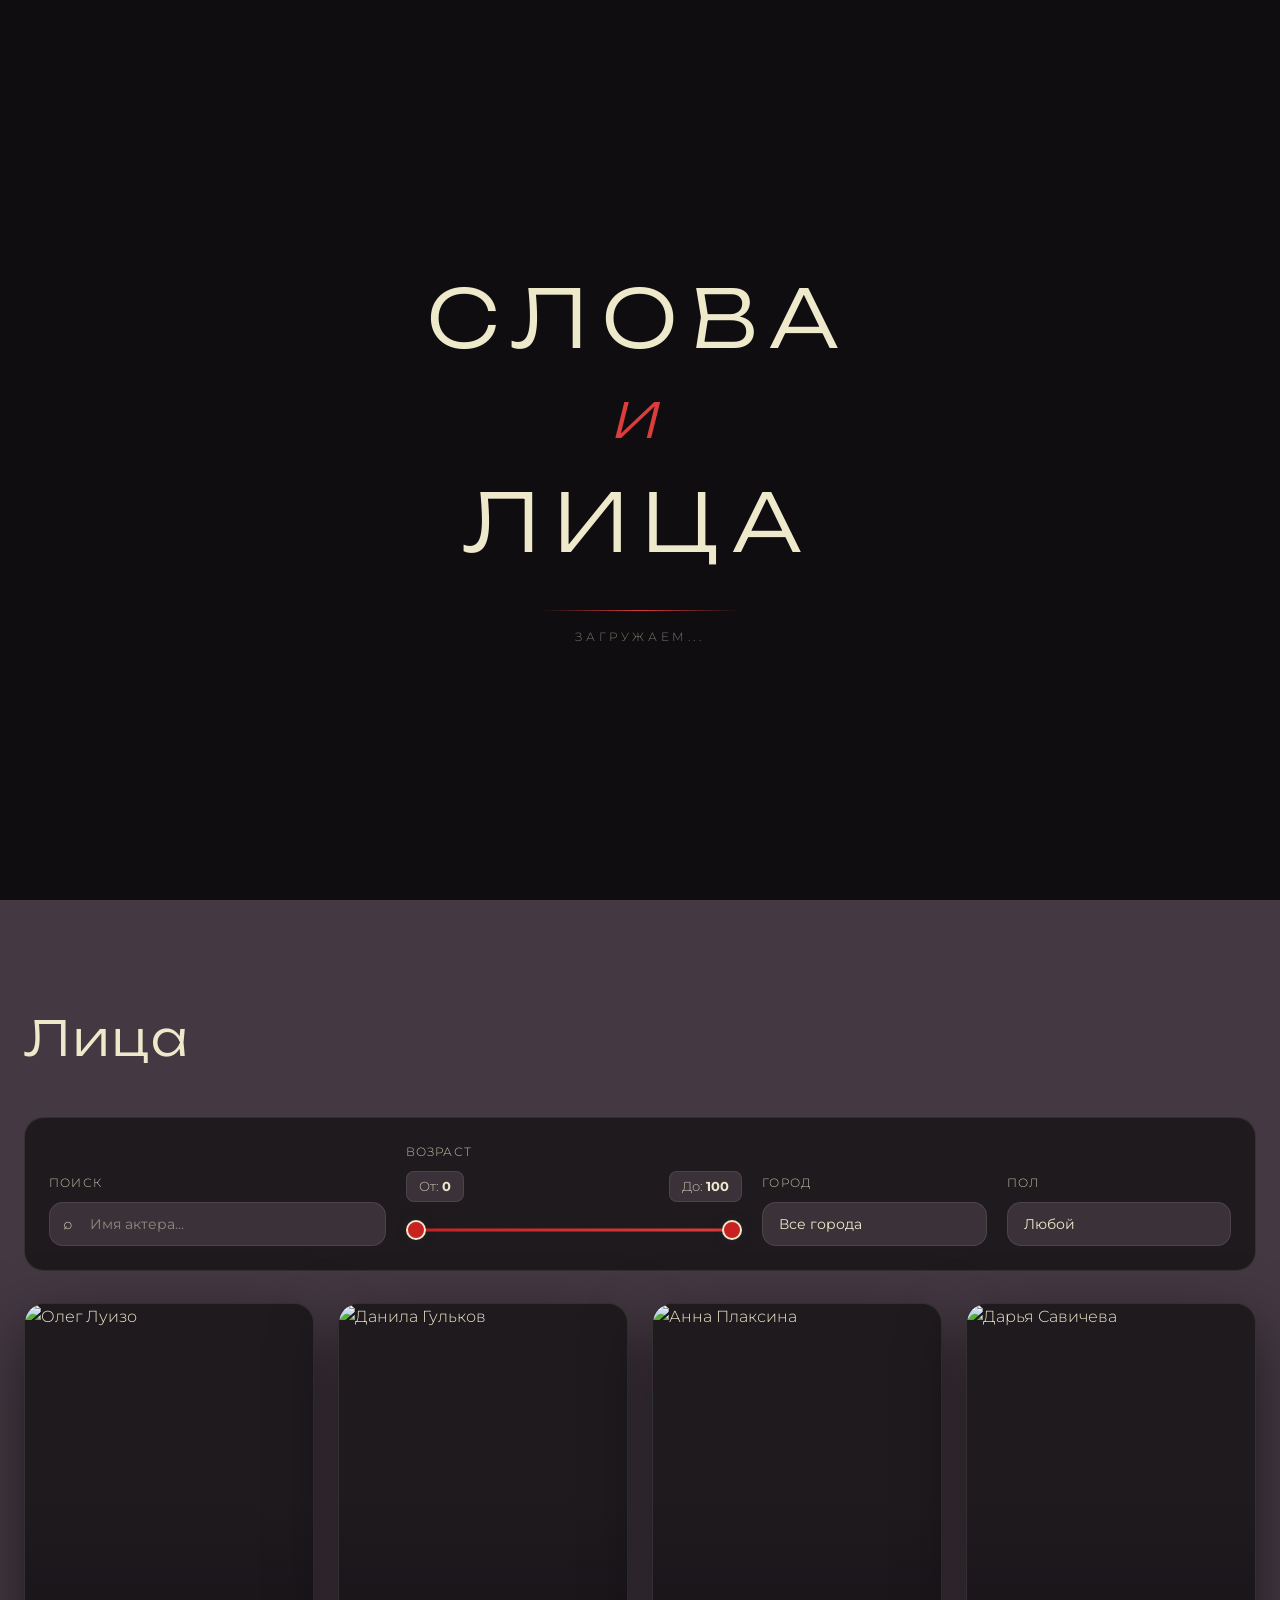
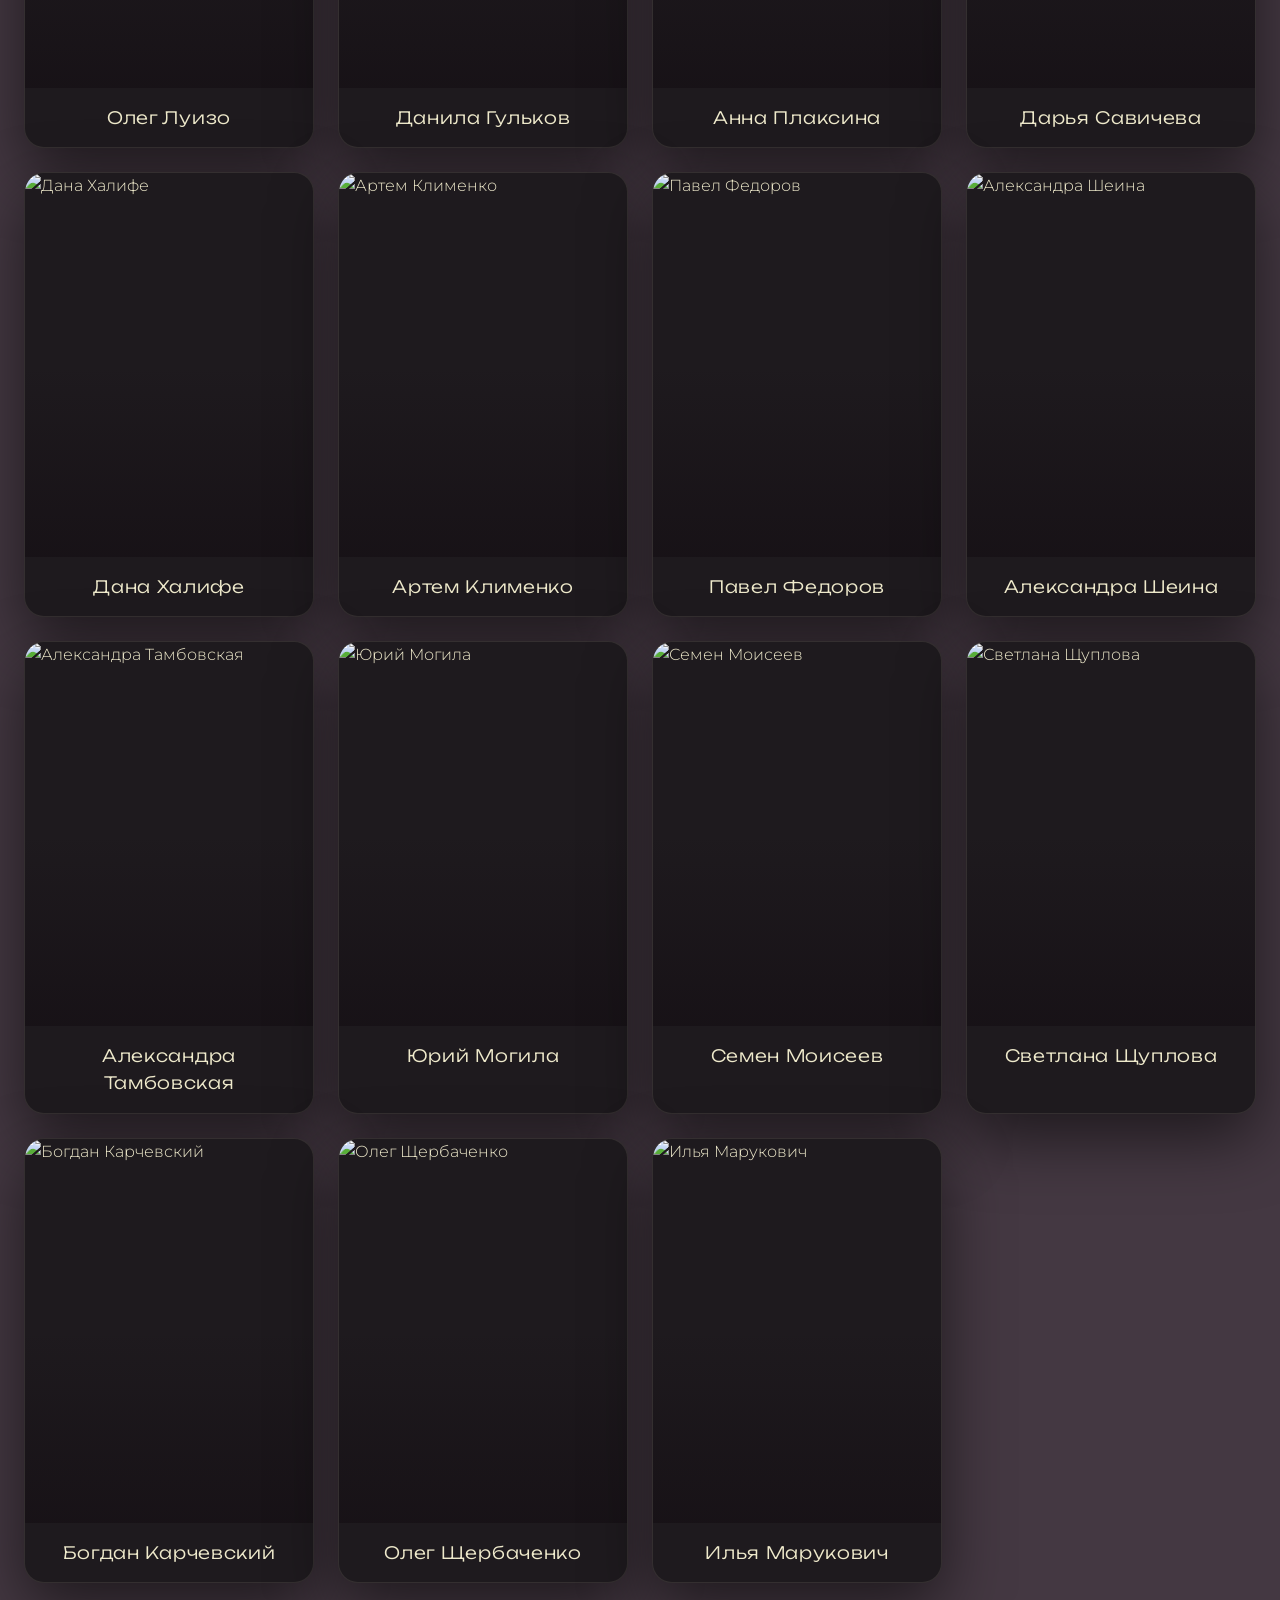
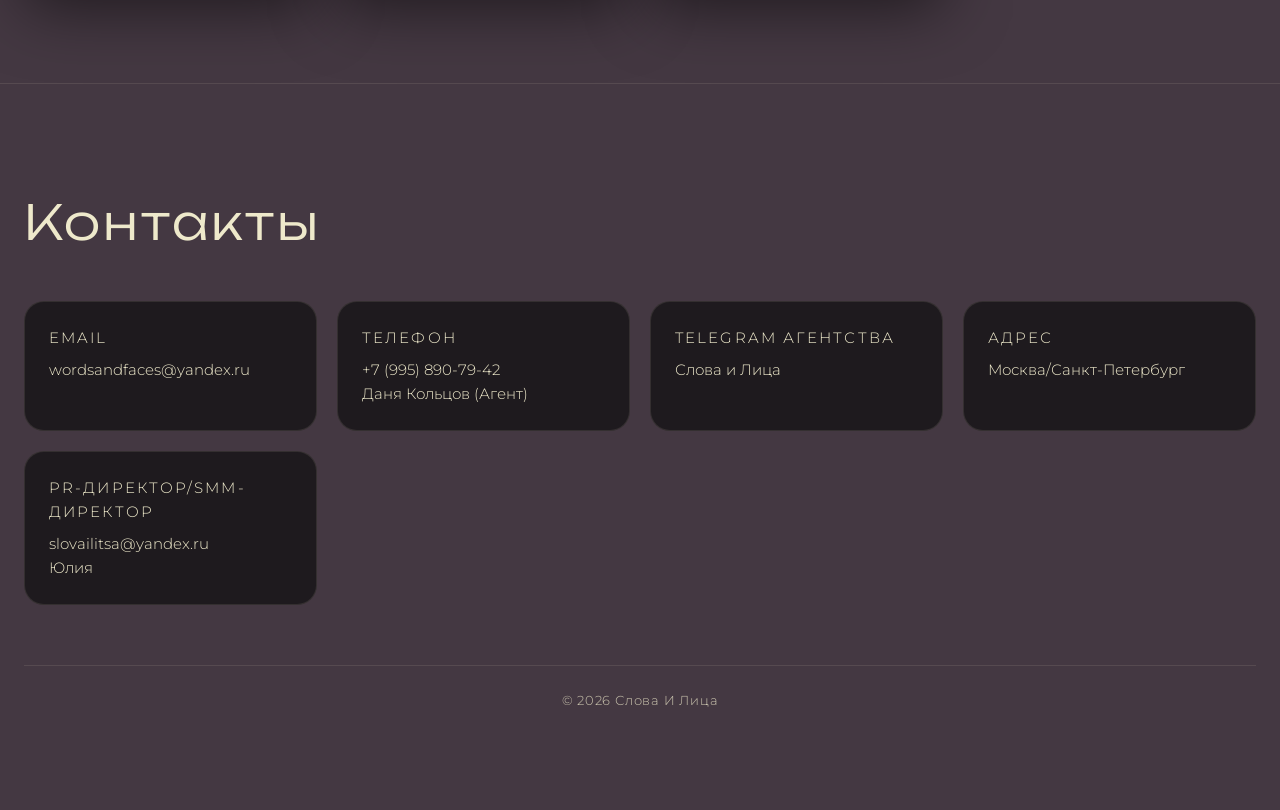
==== commit 38547b88: "index.html" ====
--- a/index.html
+++ b/index.html
@@ -3,7 +3,12 @@
 <head>
   <meta charset="UTF-8" />
   <meta name="viewport" content="width=device-width, initial-scale=1.0" />
+  <meta name="yandex-verification" content="caafd91b030e4225" />
   <title>Слова И Лица</title>
+  <meta name="keywords" content="Актерское агентство, актеры кино, актеры сериалов, слова и лица" />
+  <meta name="description" content="Слова И Лица Актёрское Агентство важных слов и талантливых лиц" />
+  <meta name="robots" content="index, follow" />	
+  <meta http-equiv="Content-Language" content="ru" />
   <link rel="preconnect" href="https://fonts.googleapis.com" />
   <link rel="preconnect" href="https://fonts.gstatic.com" crossorigin />
   <link href="https://fonts.googleapis.com/css2?family=Unbounded:wght@400;500;600;700&display=swap" rel="stylesheet">
@@ -11,7 +16,7 @@
   <link rel="stylesheet" href="style.css" />
   
   <!-- Open Graph для шаринга ссылок -->
-  <meta property="og:title" content="Слова И Лица — актёрское агентство">
+  <meta property="og:title" content="Слова И Лица">
   <meta property="og:type" content="website">
   <meta property="og:url" content="https://wordsandfaces.ru/">
 </head>
@@ -233,4 +238,4 @@
   <script src="faces.js"></script>
   <script src="script.js"></script>
 </body>
-</html>+</html>
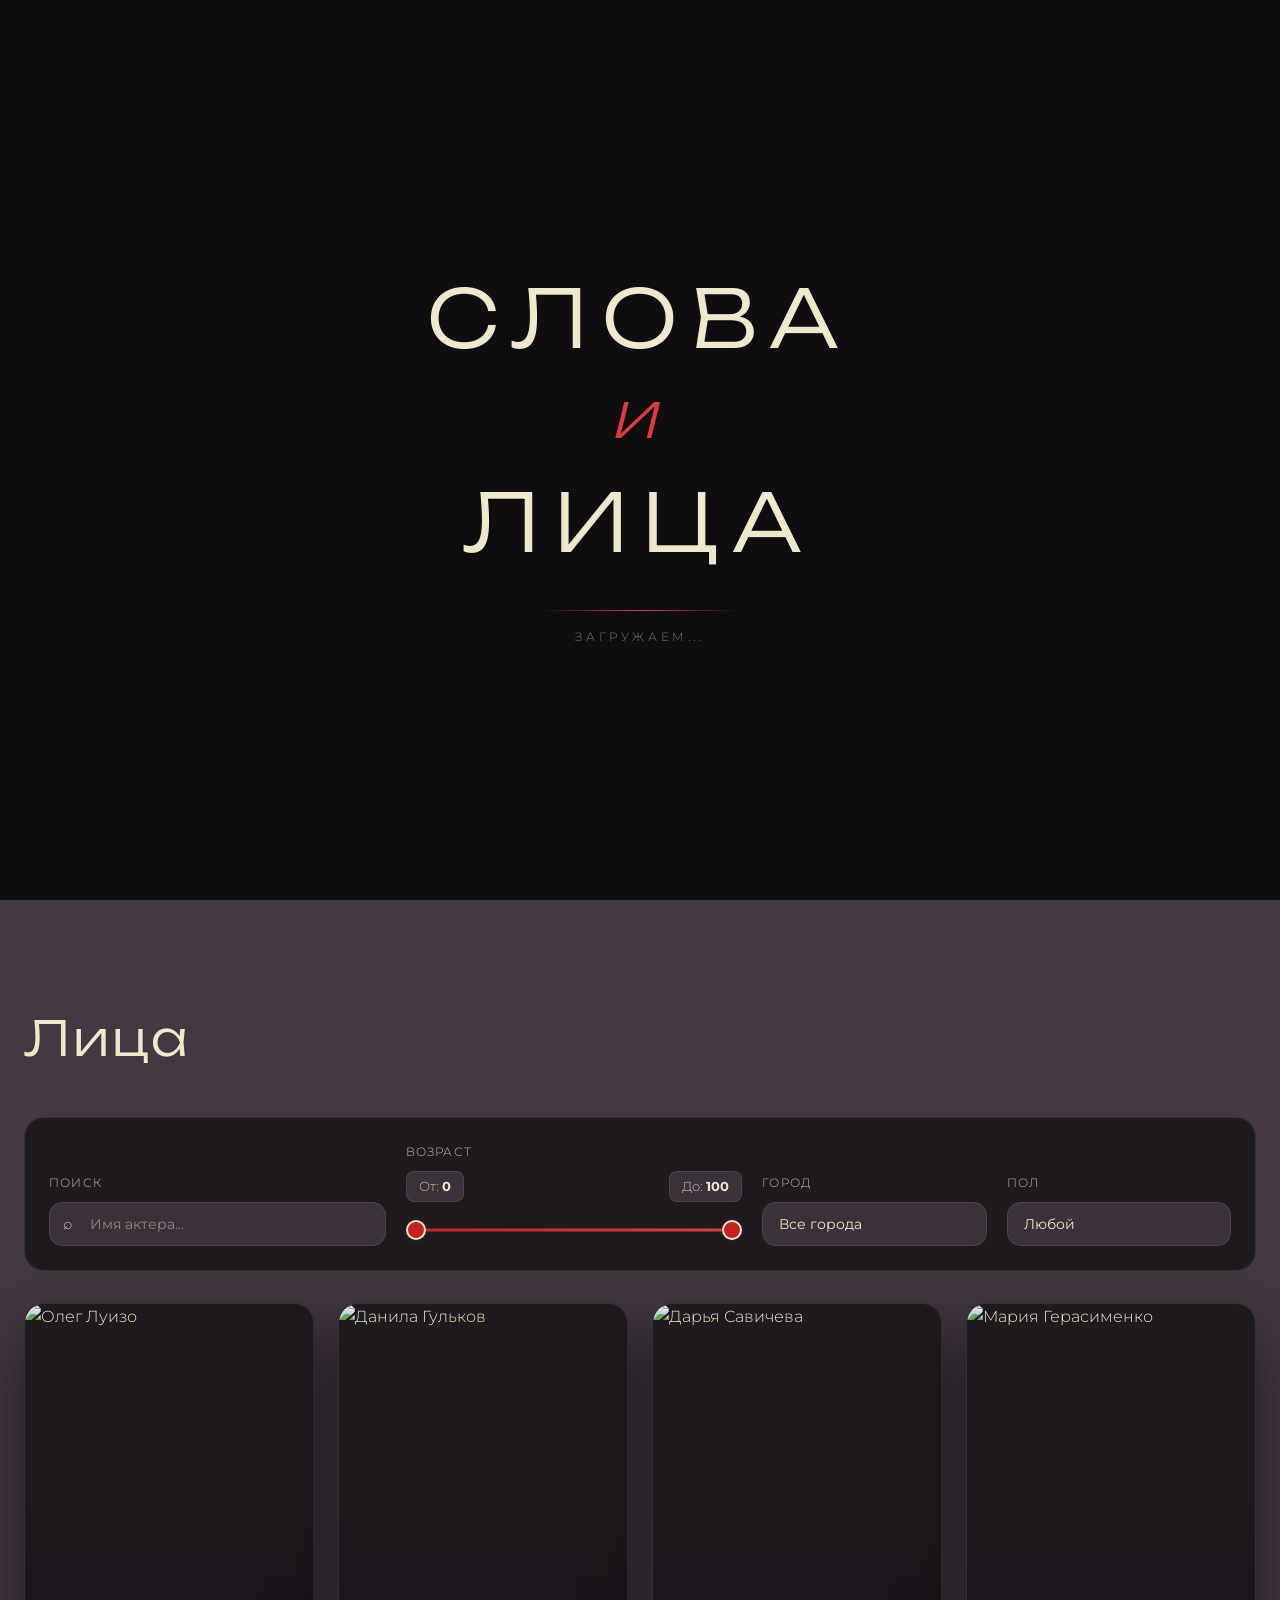
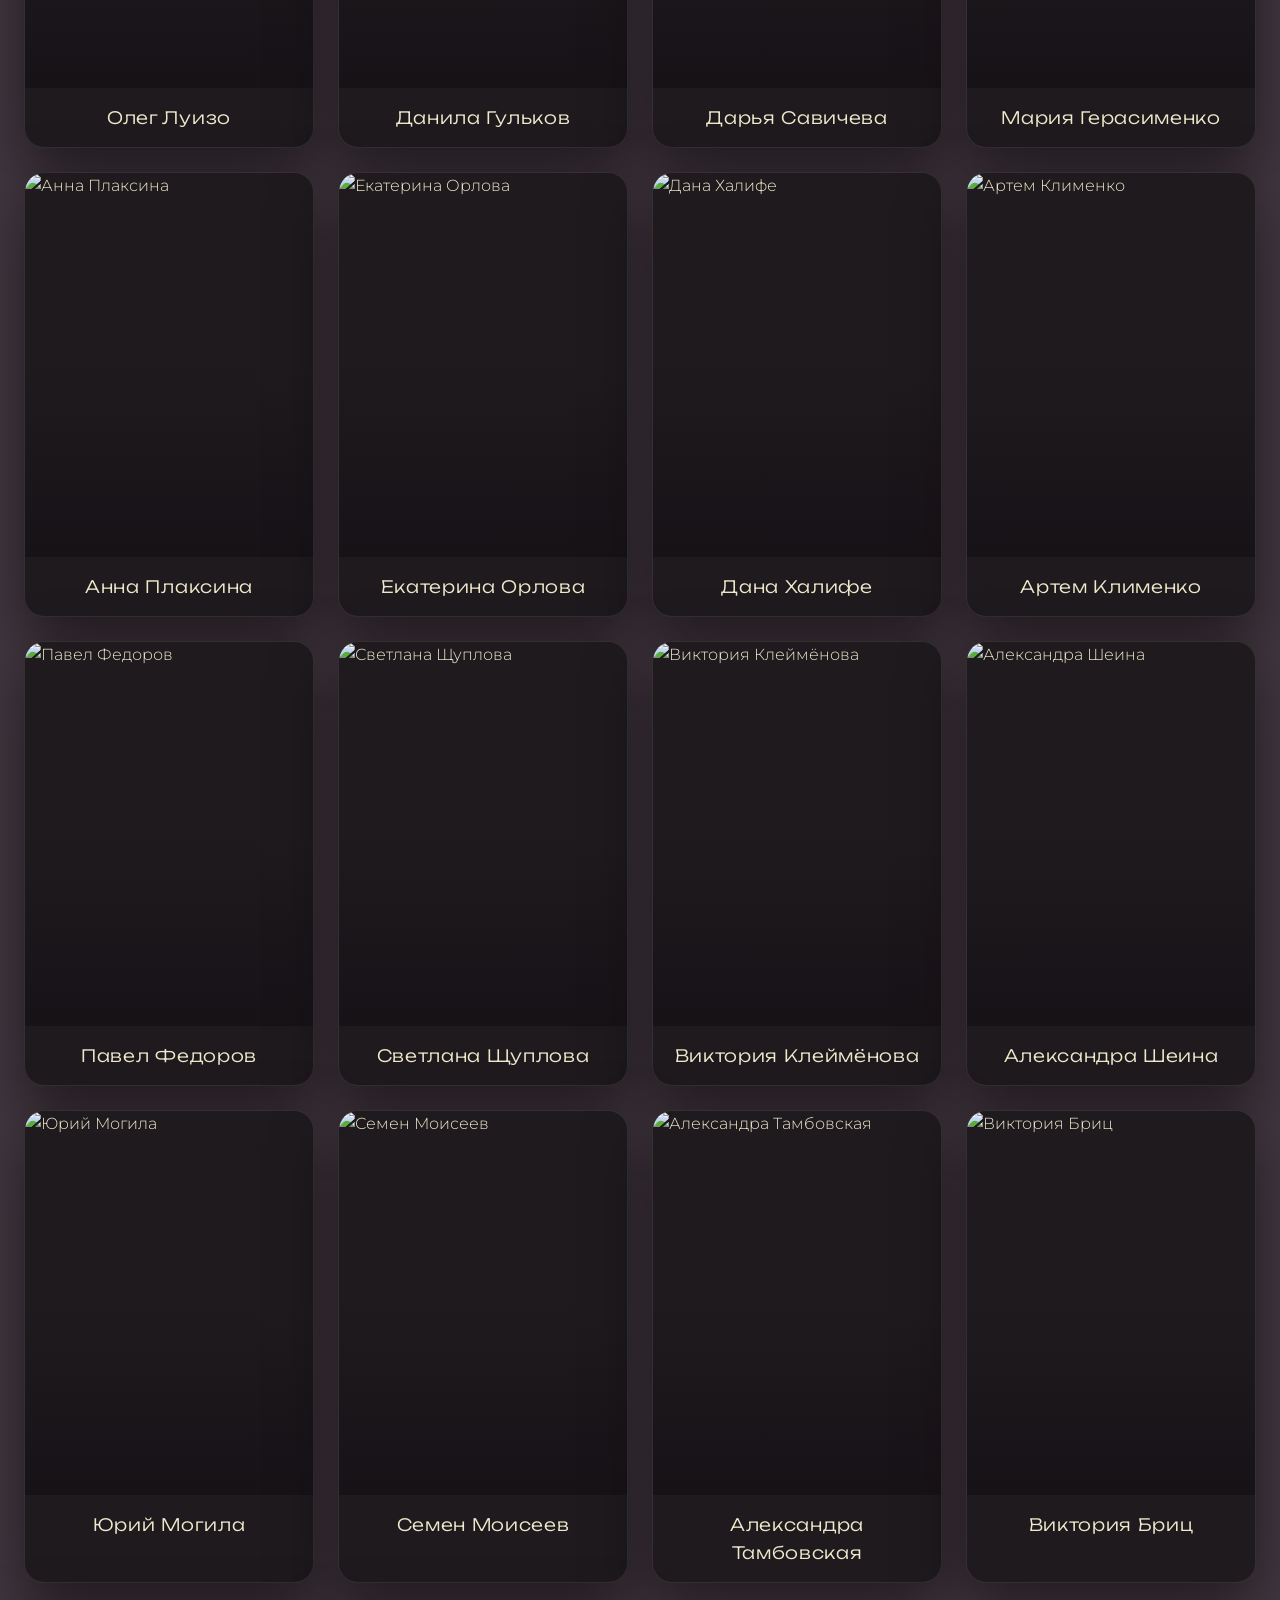
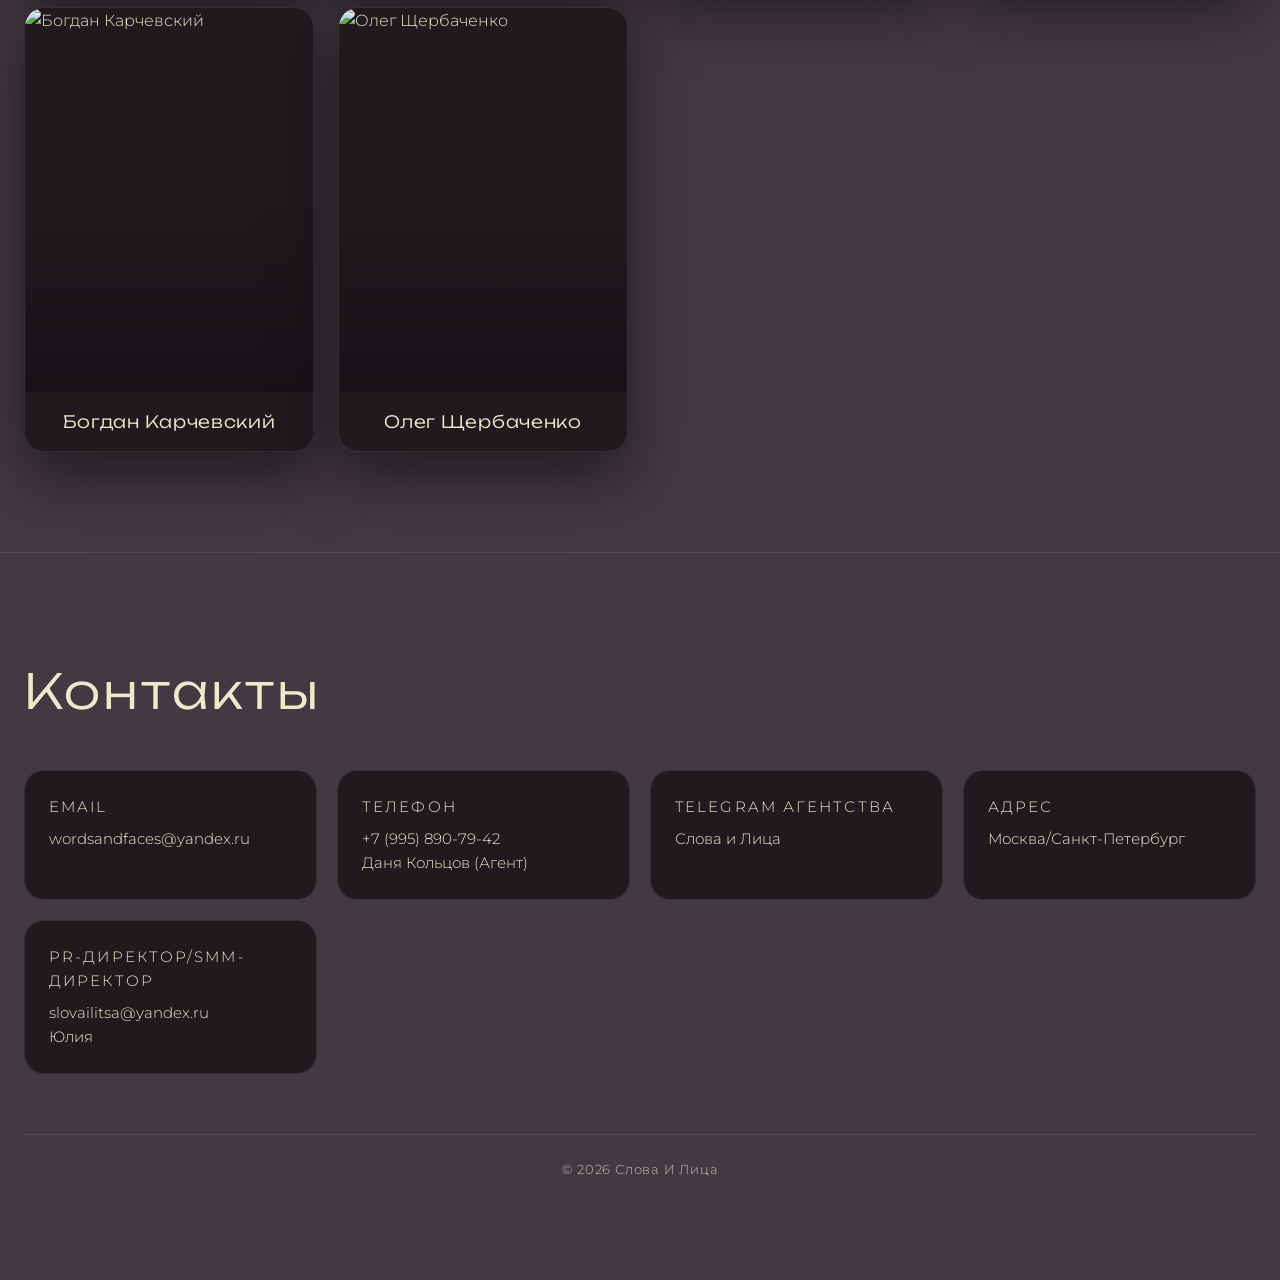
==== commit 10dd699d: "Add files via upload" ====
--- a/index.html
+++ b/index.html
@@ -3,7 +3,6 @@
 <head>
   <meta charset="UTF-8" />
   <meta name="viewport" content="width=device-width, initial-scale=1.0" />
-  <meta name="yandex-verification" content="caafd91b030e4225" />
   <title>Слова И Лица</title>
   <meta name="keywords" content="Актерское агентство, актеры кино, актеры сериалов, слова и лица" />
   <meta name="description" content="Слова И Лица Актёрское Агентство важных слов и талантливых лиц" />
@@ -210,7 +209,7 @@
           <div class="sims__panel">
             <div class="sims__panel-header">
               <span class="sims__panel-icon">▷</span>
-              Видеовизитка
+              Видеовизитка | Шоурил
             </div>
             <div id="modalVideo"></div>
           </div>
@@ -238,4 +237,4 @@
   <script src="faces.js"></script>
   <script src="script.js"></script>
 </body>
-</html>
+</html>
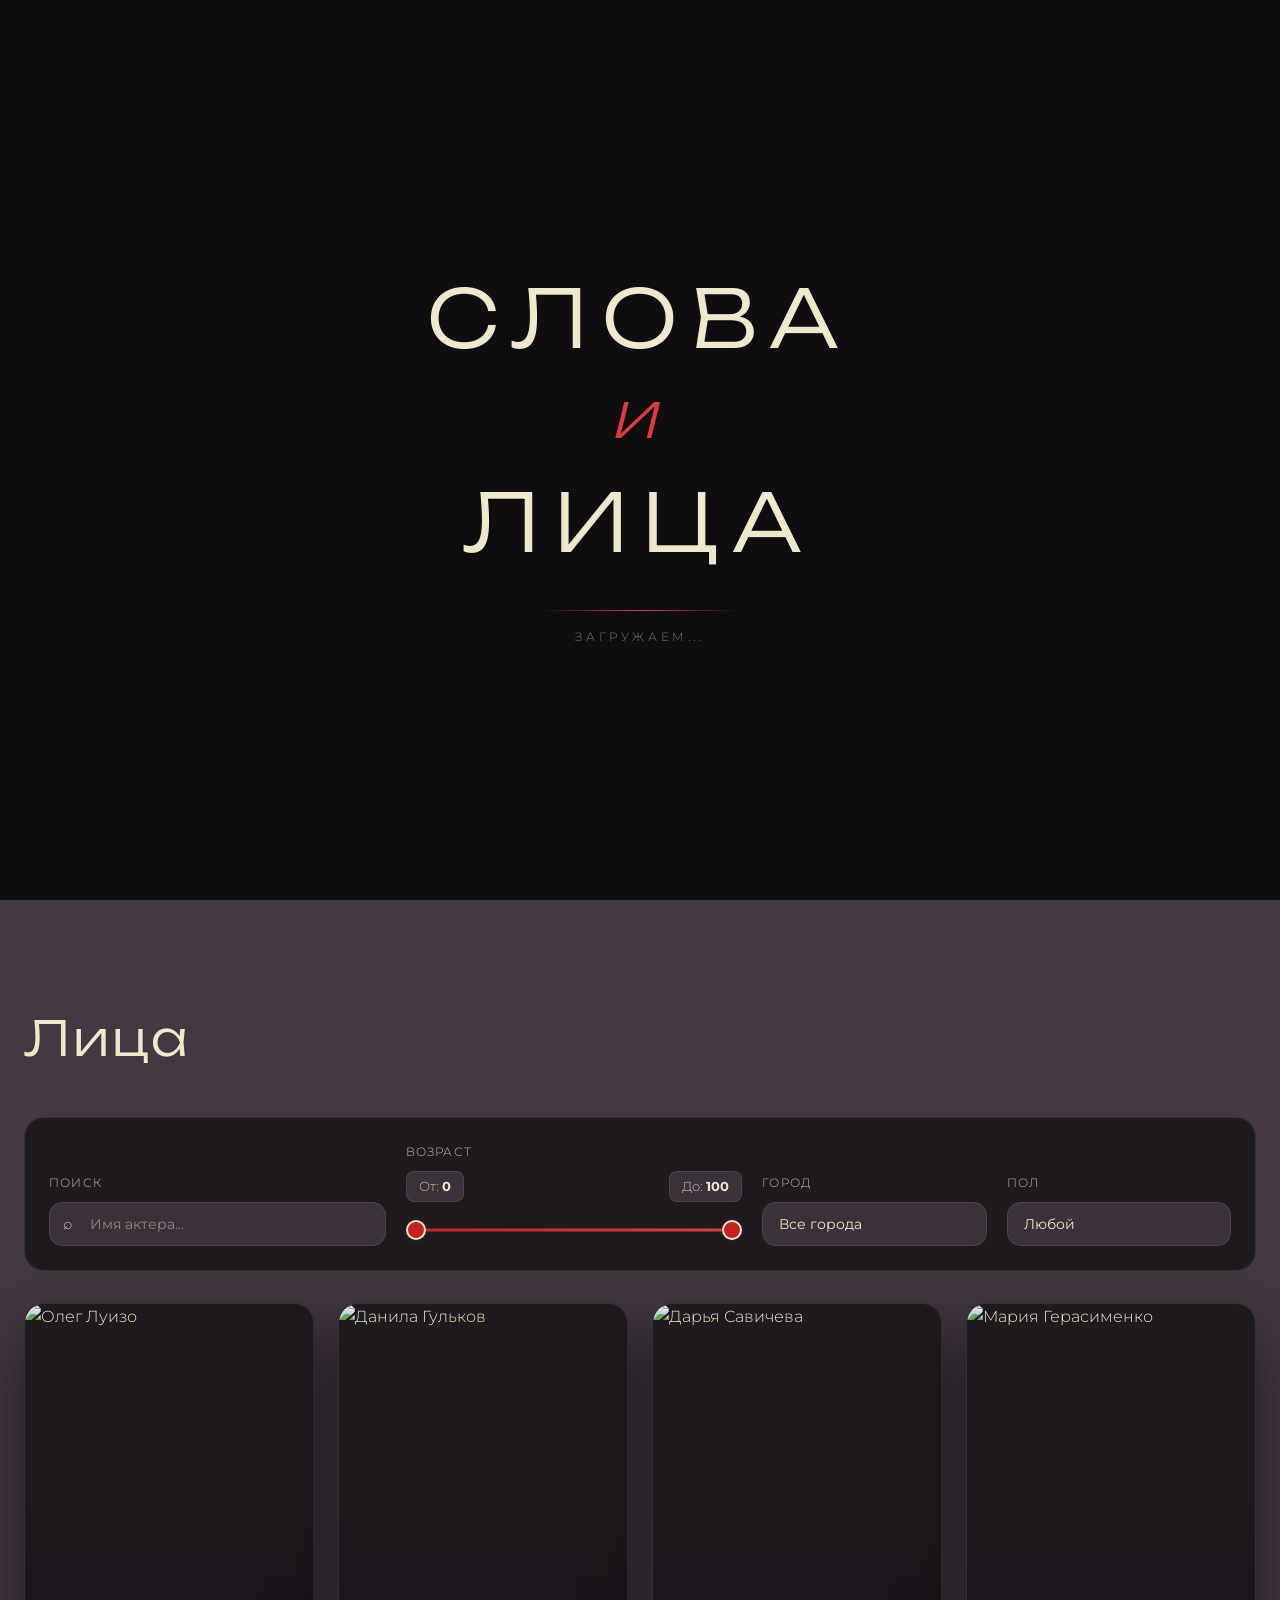
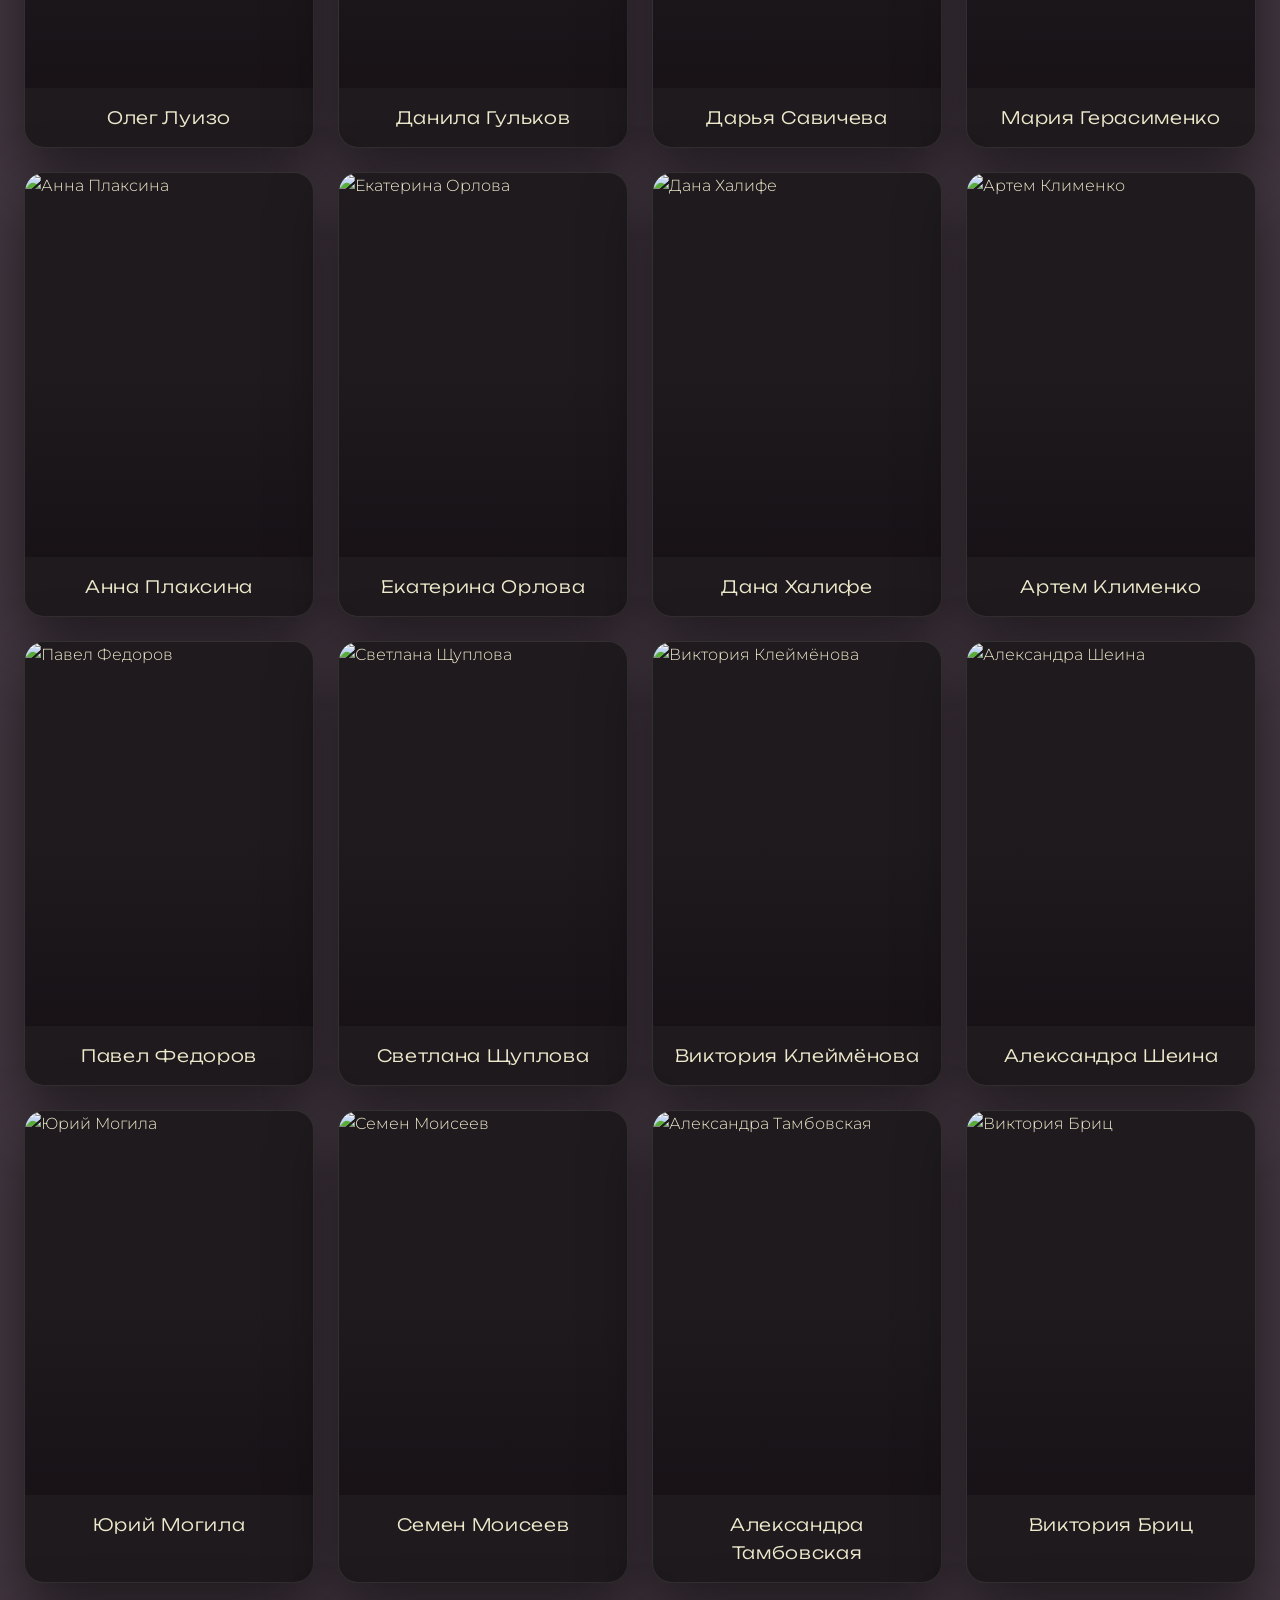
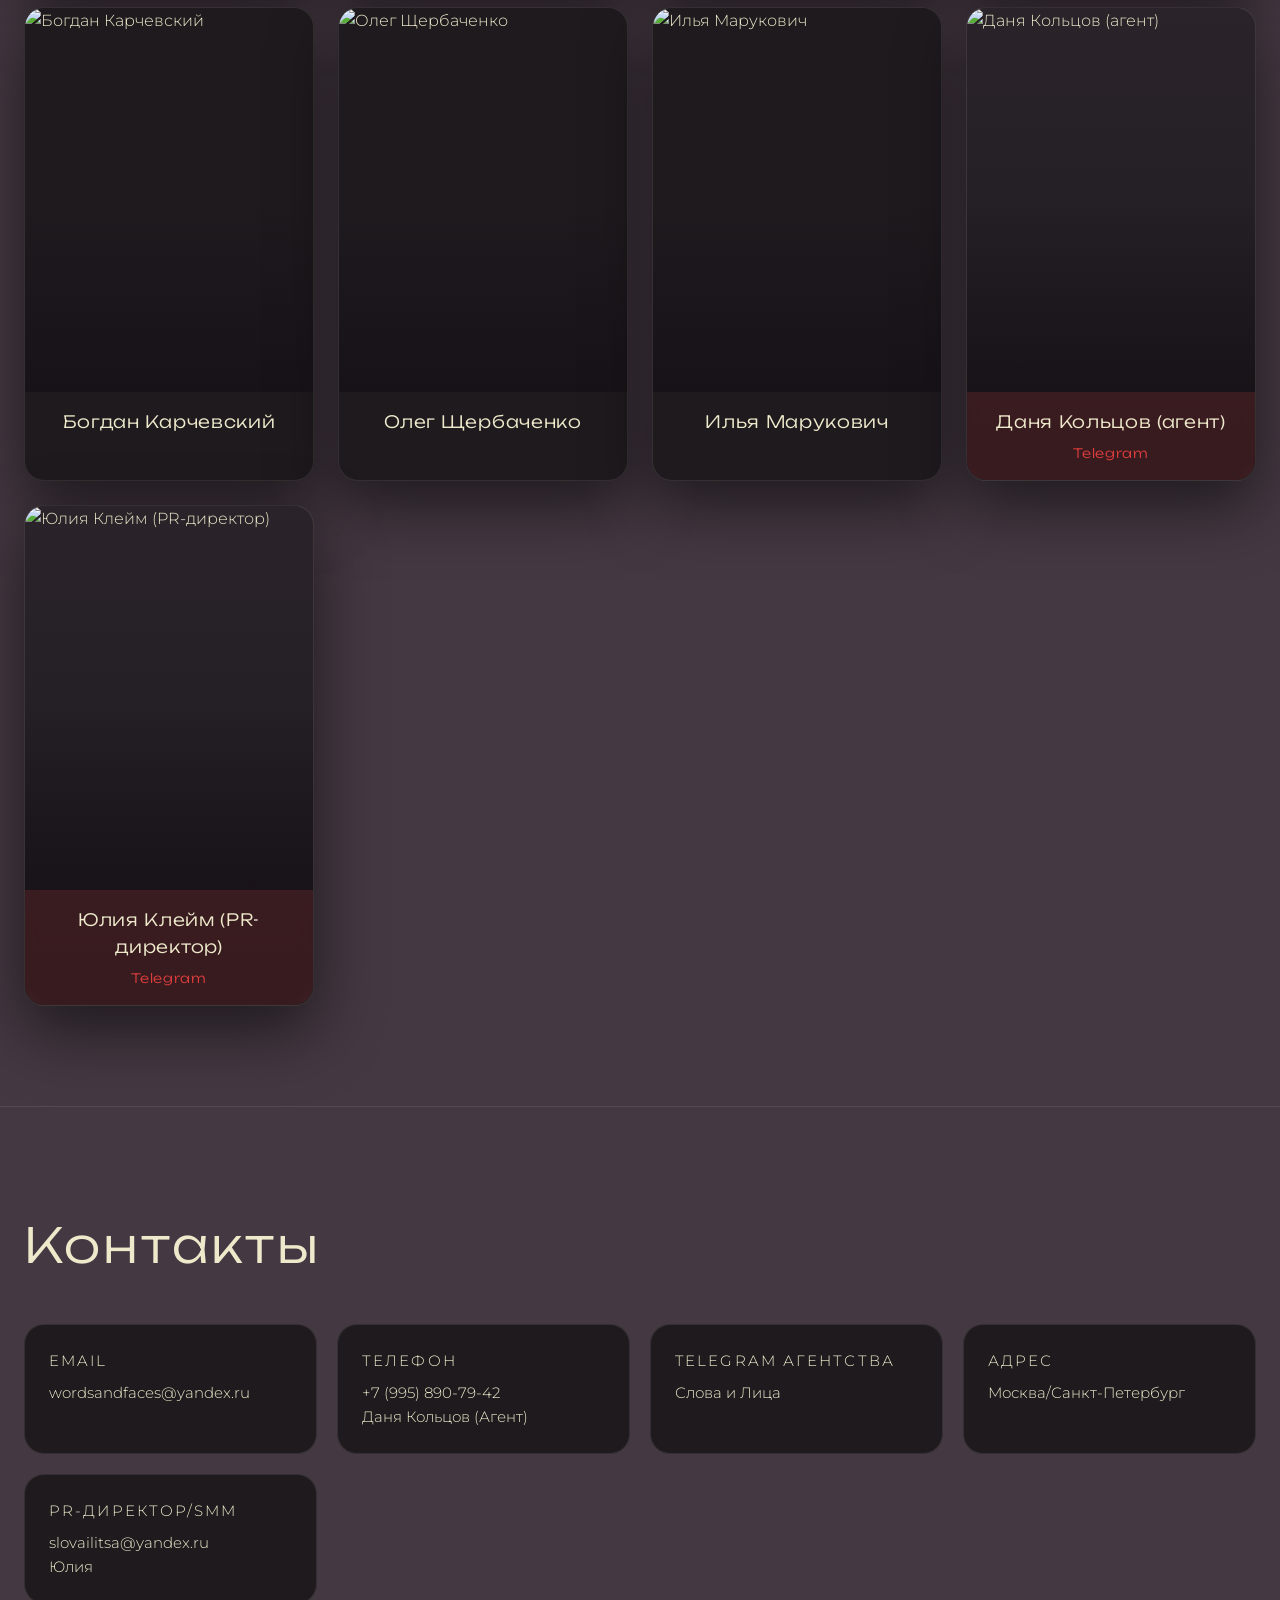
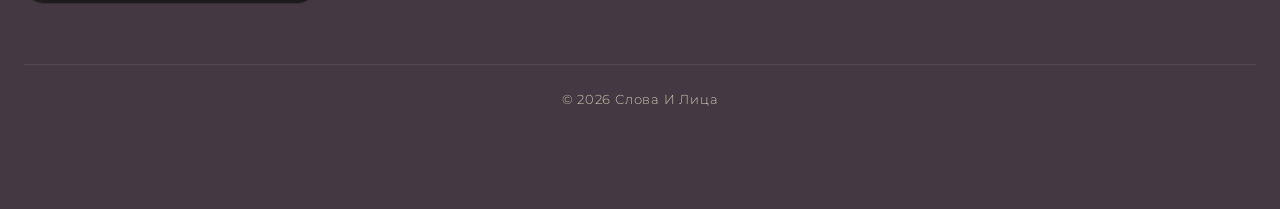
==== commit 84d32f09: "Add files via upload" ====
--- a/index.html
+++ b/index.html
@@ -163,7 +163,7 @@
             <span>Москва/Санкт-Петербург</span>
           </div>
           <div class="contacts__item">
-            <span class="contacts__label">PR-директор/SMM-директор</span>
+            <span class="contacts__label">PR-директор/SMM</span>
             <a href="mailto:slovailitsa@yandex.ru">slovailitsa@yandex.ru<br>Юлия</a>
           </div>
         </div>
--- a/style.css
+++ b/style.css
@@ -1397,4 +1397,29 @@
   .section__title { margin-bottom: 28px; }
   .sims__body { padding: 16px; gap: 16px; }
   .sims__gallery { grid-template-columns: repeat(3, 1fr); gap: 6px; }
+}
+.face-card.face-card--team {
+  background: linear-gradient(180deg, #2a242a 0%, #1e1a1e 100%);
+}
+
+.face-card--team .face-card__name {
+  background: rgba(199, 34, 33, 0.15);
+  backdrop-filter: blur(6px);
+}
+.face-card--team:hover {
+  transform: none;
+  border-color: var(--border);
+  box-shadow: var(--shadow);
+}
+.face-card__link {
+  display: block;
+  margin-top: 8px;
+  font-size: 13px;
+  color: var(--accent-light);
+  text-decoration: none;
+  transition: opacity 0.2s ease;
+}
+
+.face-card__link:hover {
+  opacity: 0.7;
 }
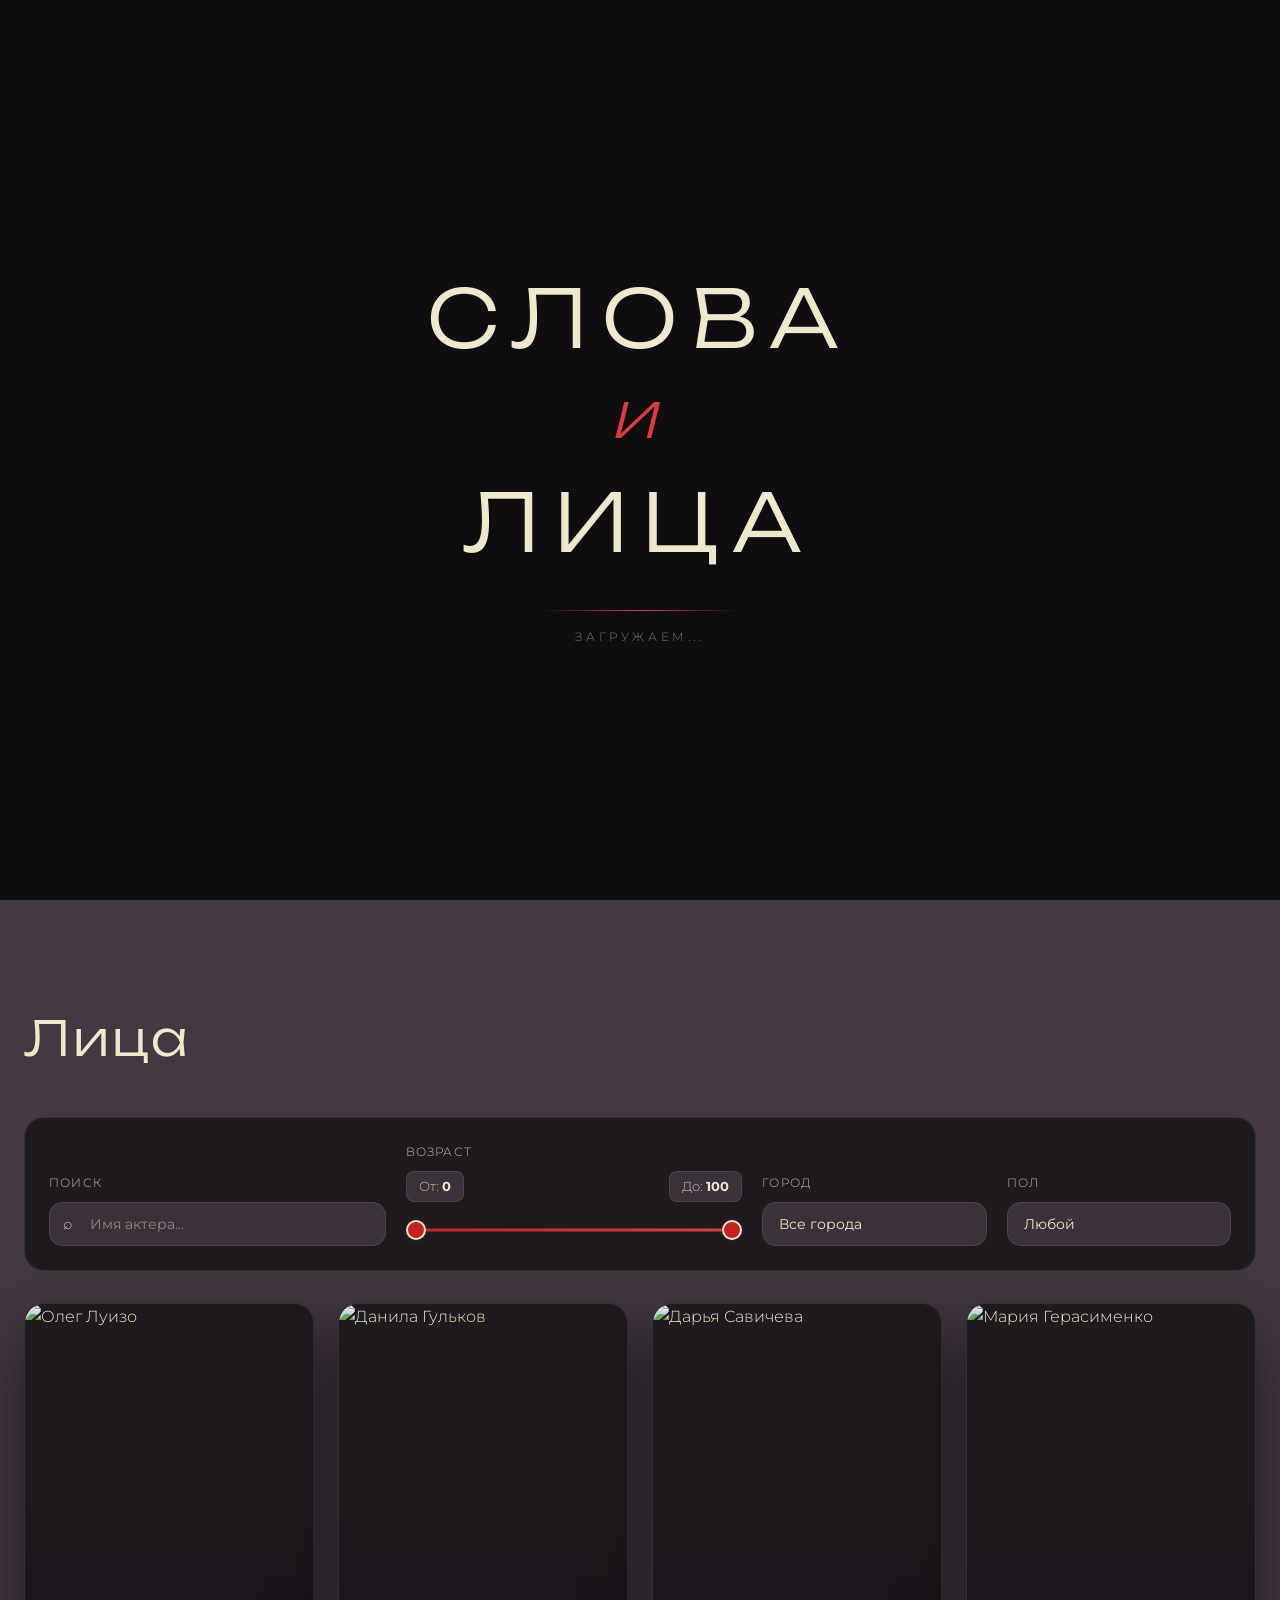
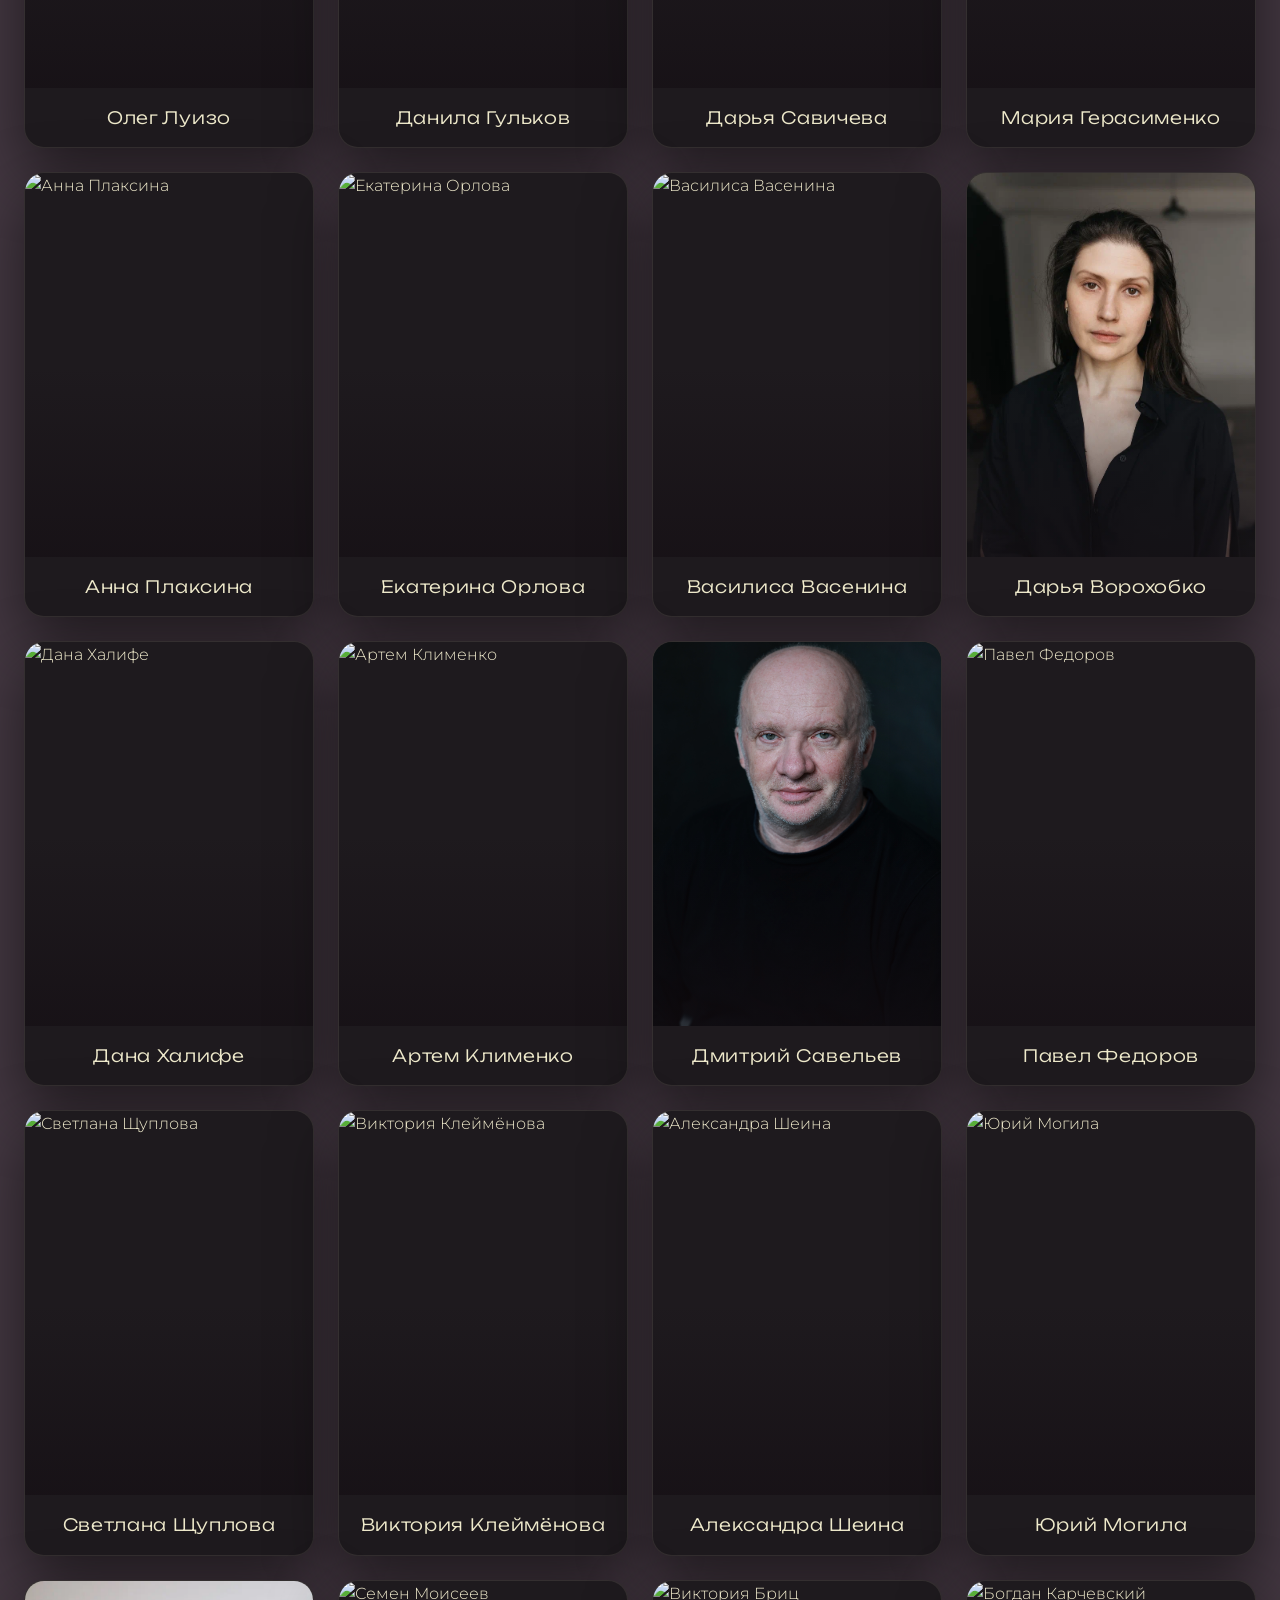
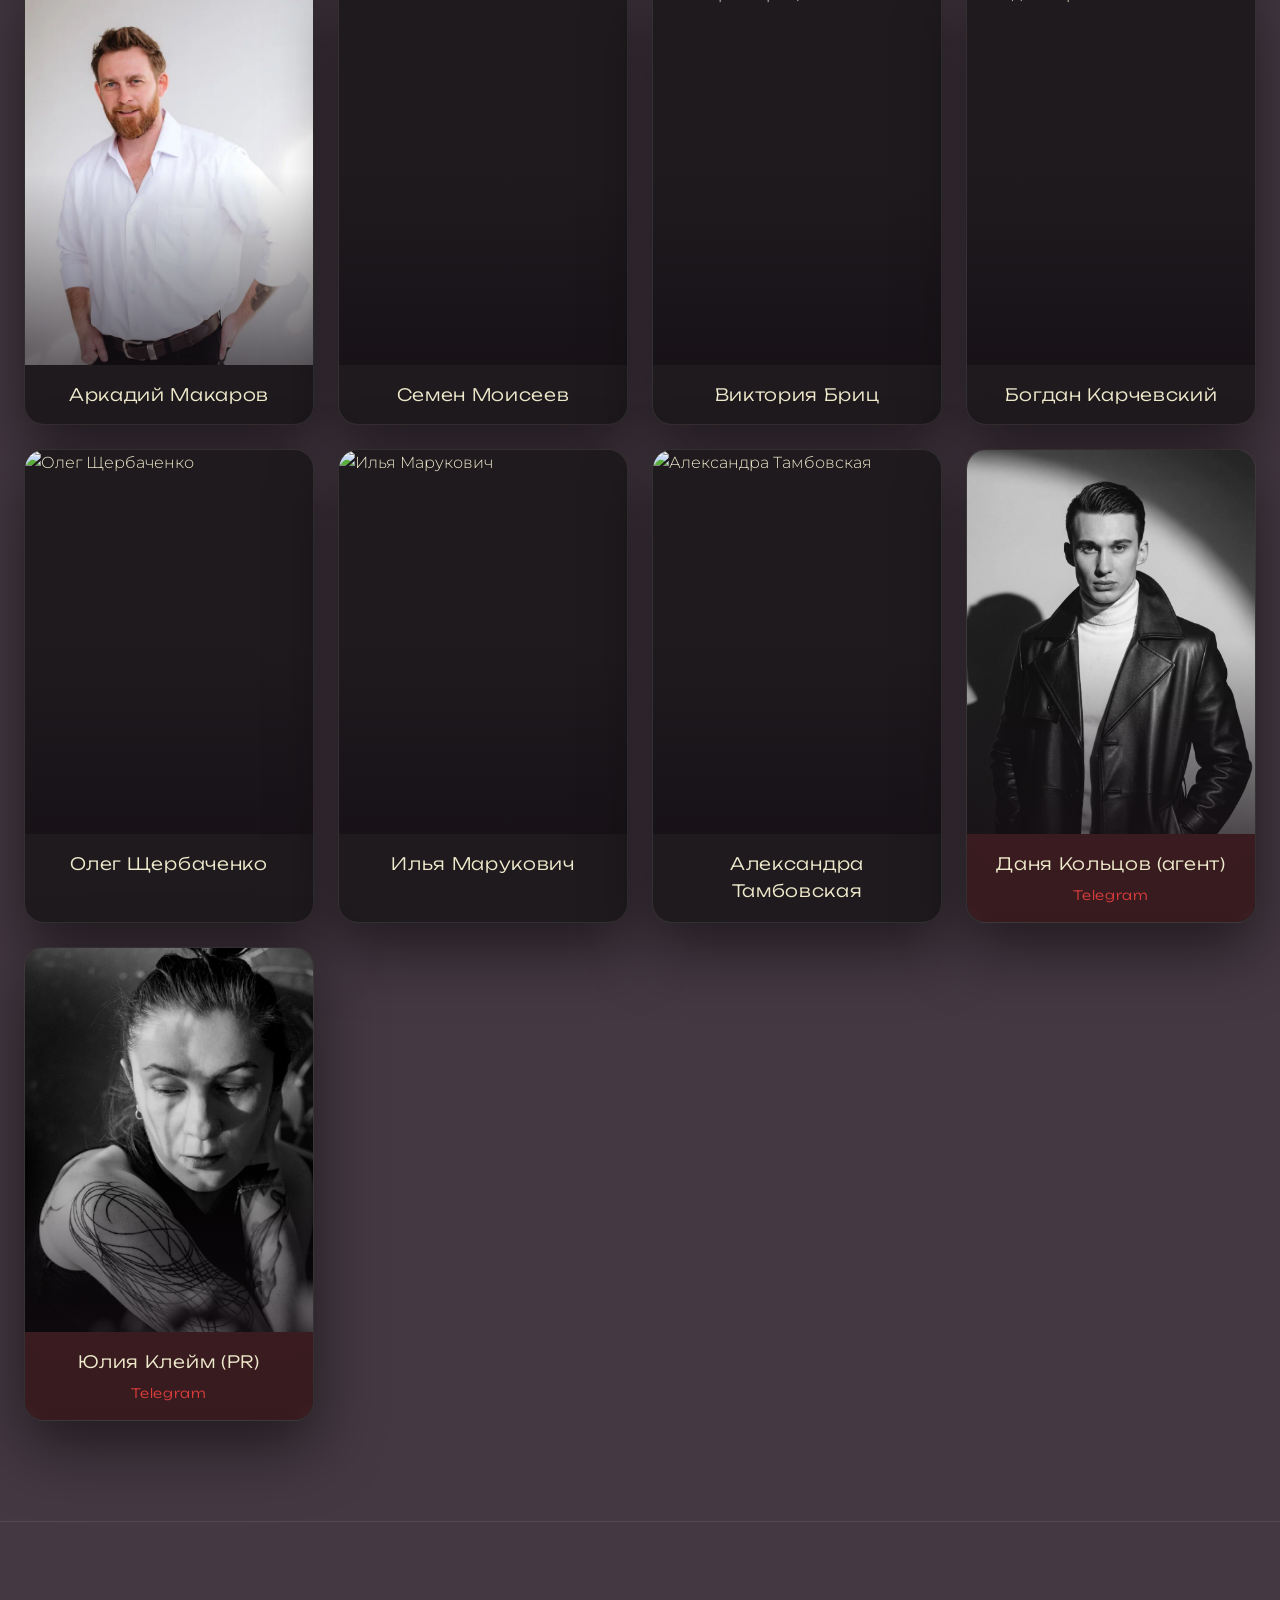
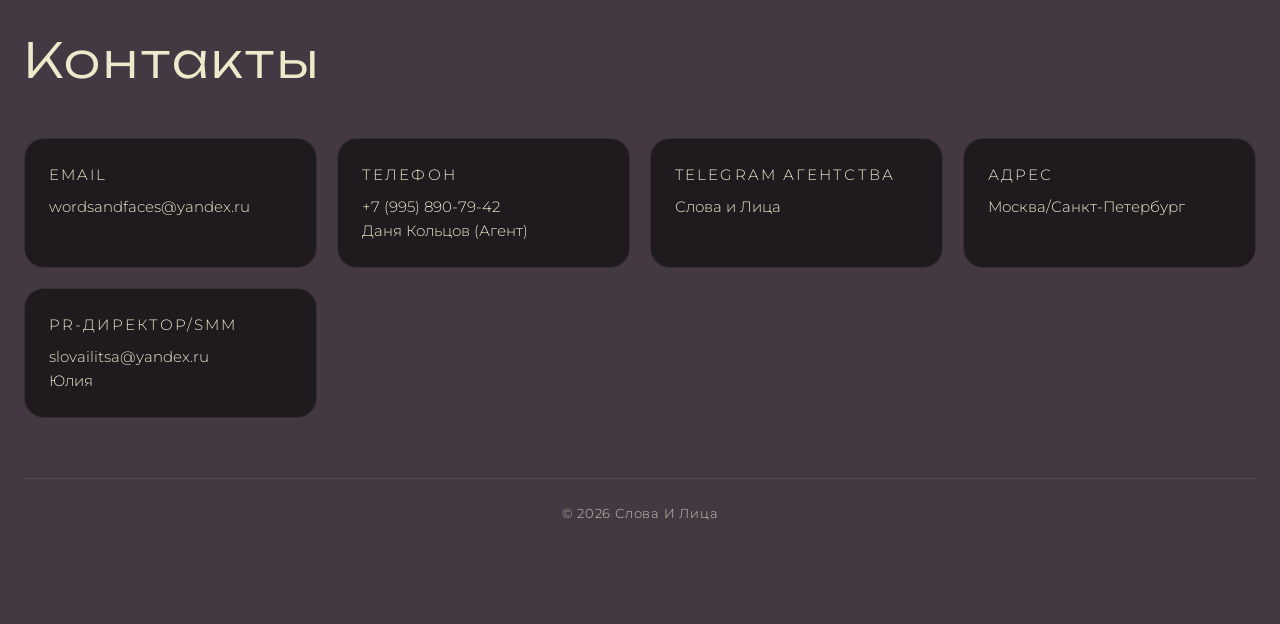
==== commit 46e1b775: "Add files via upload" ====
--- a/index.html
+++ b/index.html
@@ -217,7 +217,7 @@
           <div class="sims__panel">
             <div class="sims__panel-header">
               <span class="sims__panel-icon">↗</span>
-              Filmtoolz
+              Filmtoolz | Ссылка
             </div>
             <a id="modalFilmtoolz" href="#" target="_blank" rel="noopener noreferrer" class="sims__link-btn">Открыть профиль</a>
           </div>
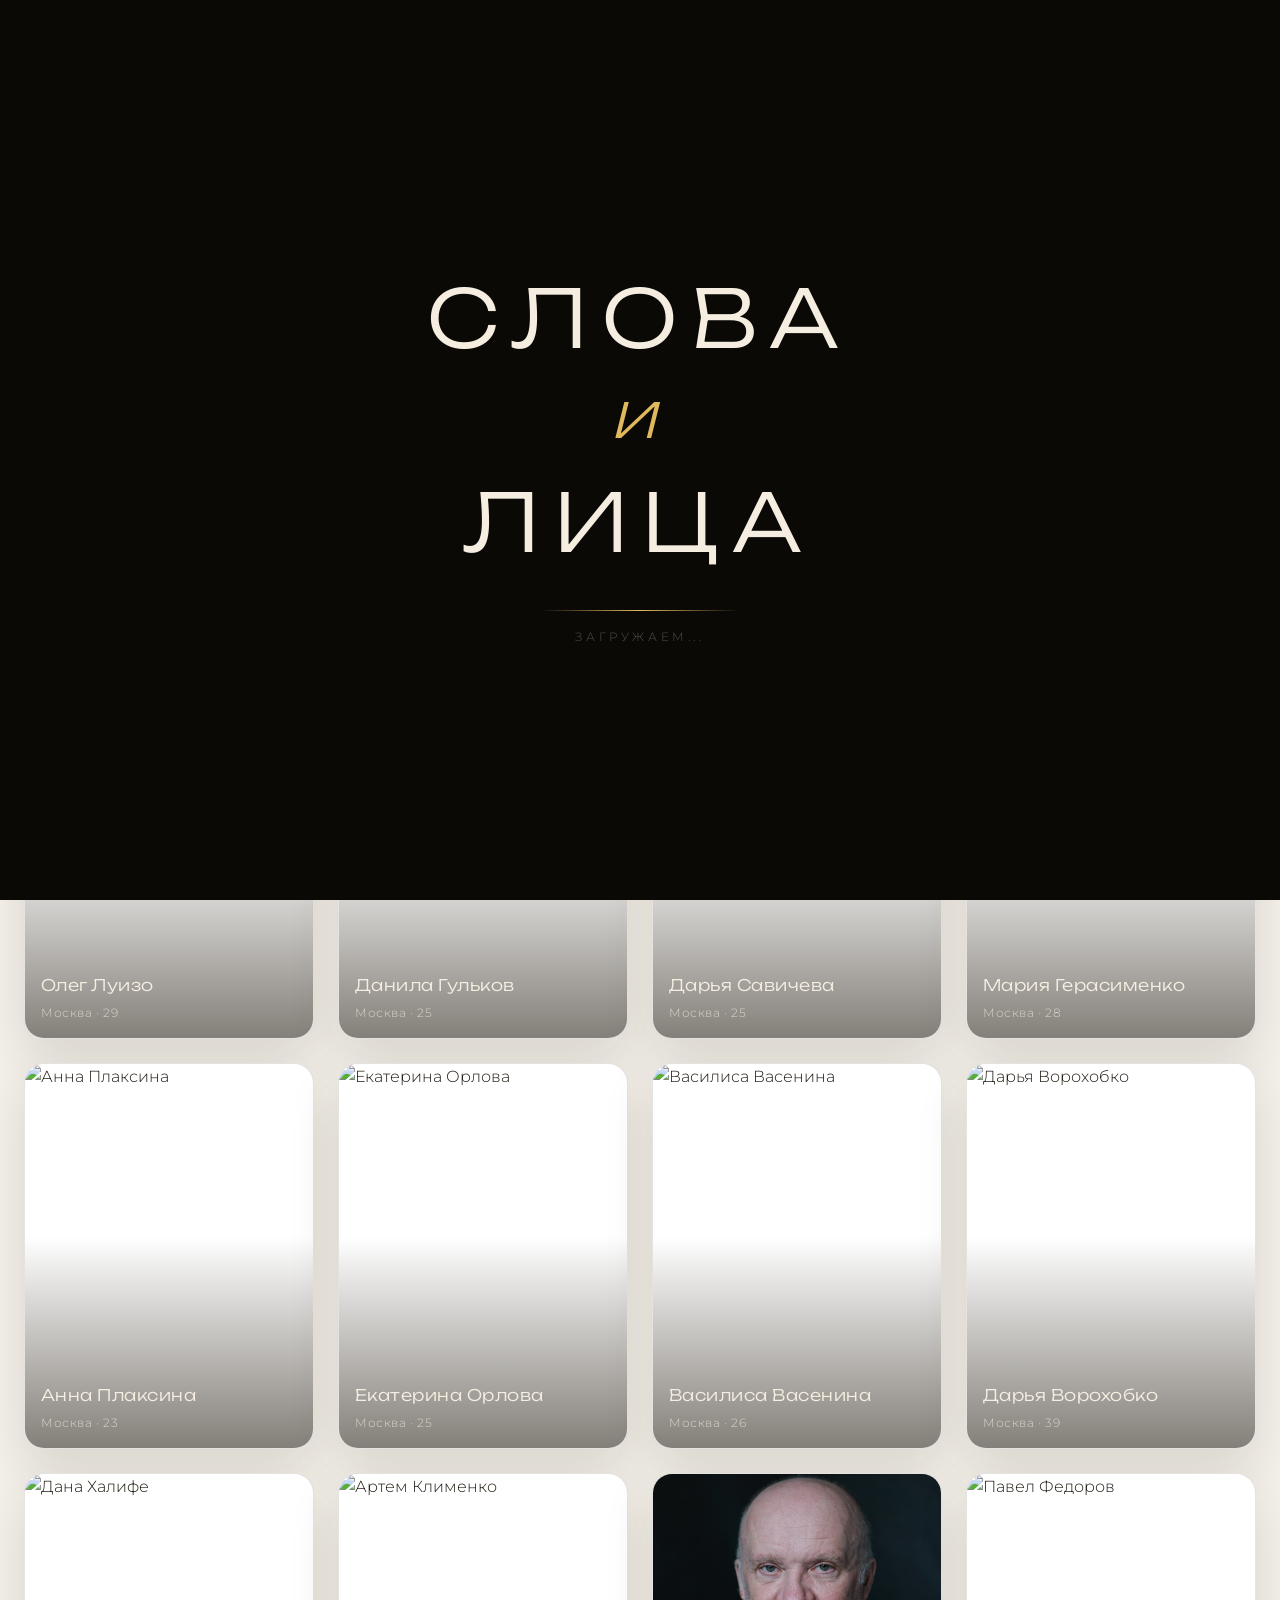
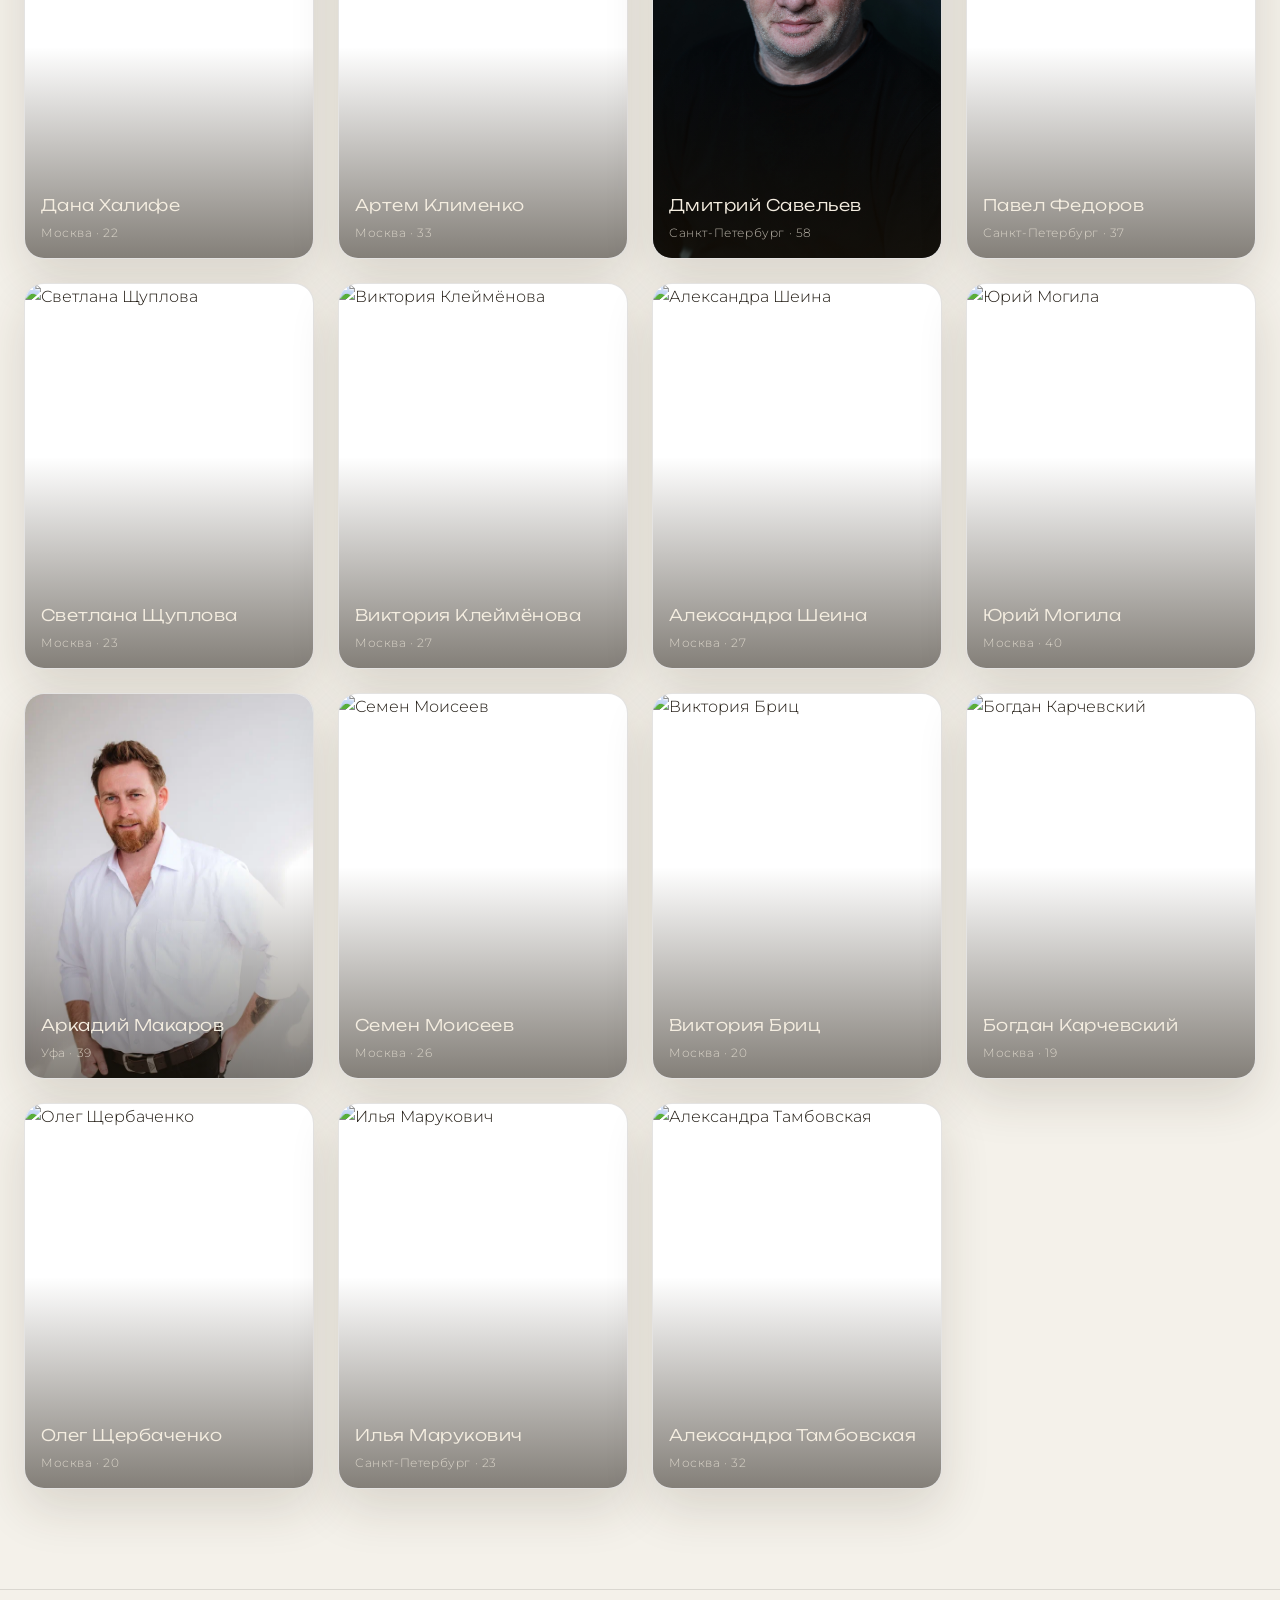
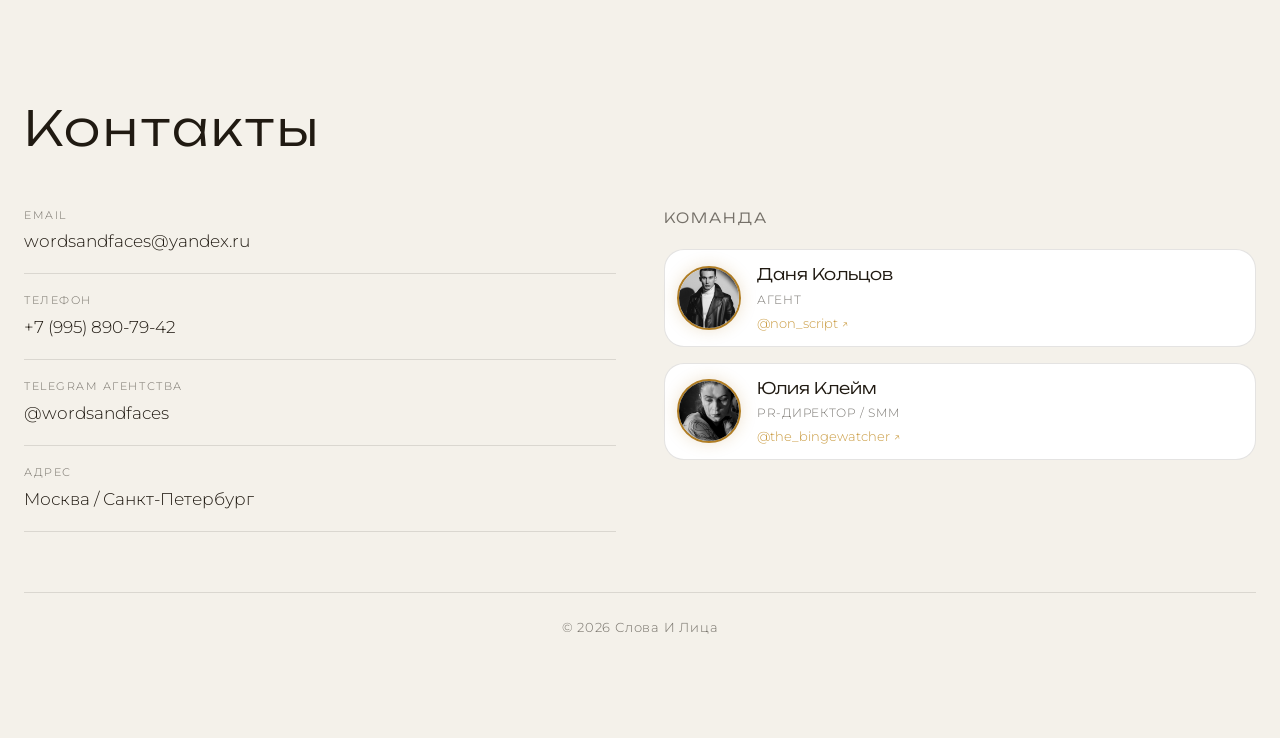
==== commit 9a529f82: "Add files via upload" ====
--- a/index.html
+++ b/index.html
@@ -1,20 +1,19 @@
 <!DOCTYPE html>
-<html lang="ru">
+<html lang="ru" data-theme="dark">
 <head>
   <meta charset="UTF-8" />
   <meta name="viewport" content="width=device-width, initial-scale=1.0" />
   <title>Слова И Лица</title>
   <meta name="keywords" content="Актерское агентство, актеры кино, актеры сериалов, слова и лица" />
-  <meta name="description" content="Слова И Лица Актёрское Агентство важных слов и талантливых лиц" />
-  <meta name="robots" content="index, follow" />	
+  <meta name="description" content="Слова И Лица — Актёрское Агентство важных слов и талантливых лиц" />
+  <meta name="robots" content="index, follow" />
   <meta http-equiv="Content-Language" content="ru" />
   <link rel="preconnect" href="https://fonts.googleapis.com" />
   <link rel="preconnect" href="https://fonts.gstatic.com" crossorigin />
   <link href="https://fonts.googleapis.com/css2?family=Unbounded:wght@400;500;600;700&display=swap" rel="stylesheet">
   <link href="https://fonts.googleapis.com/css2?family=Montserrat:wght@400;500;600;700&display=swap" rel="stylesheet">
   <link rel="stylesheet" href="style.css" />
-  
-  <!-- Open Graph для шаринга ссылок -->
+
   <meta property="og:title" content="Слова И Лица">
   <meta property="og:type" content="website">
   <meta property="og:url" content="https://wordsandfaces.ru/">
@@ -41,59 +40,38 @@
         <span class="logo__bottom">ЛИЦА</span>
       </a>
 
-      <button class="burger" id="burger" aria-label="Меню">
-        <span></span><span></span><span></span>
-      </button>
-
-      <nav class="nav" id="nav">
-        <a href="#faces">Лица</a>
-        <a href="#contacts">Контакты</a>
-      </nav>
+      <div class="header__actions">
+        <a href="Шахматка.pdf" download class="btn-download btn-download--header">
+          <span class="btn-download__icon">▤</span>
+          <span class="btn-download__text">Шахматка</span>
+        </a>
+
+        <button class="theme-toggle" id="themeToggle" aria-label="Сменить тему">
+          <span class="theme-toggle__icon theme-toggle__icon--sun">☀</span>
+          <span class="theme-toggle__icon theme-toggle__icon--moon">☾</span>
+        </button>
+      </div>
     </div>
   </header>
 
   <main>
-    <!-- ═══════════ HERO ═══════════ -->
-    <section class="hero" id="hero">
-      <div class="hero__bg">
-        <div class="hero__parallax-layer hero__parallax-layer--1" data-parallax="0.15"></div>
-        <div class="hero__parallax-layer hero__parallax-layer--2" data-parallax="0.08"></div>
-        <div class="hero__grain"></div>
-        <div class="hero__vignette"></div>
-      </div>
-
-      <div class="container hero__content">
-        <div class="hero__title-wrap">
-          <h1 class="hero__title">
-            <span class="hero__line hero__line--1">СЛОВА</span>
-            <span class="hero__line hero__line--and">И</span>
-            <span class="hero__line hero__line--2">ЛИЦА</span>
+    <!-- ═══════════ FACES (теперь первый блок) ═══════════ -->
+    <section id="faces" class="section section--faces">
+      <div class="container">
+        <div class="section__intro" data-animate="fade-up">
+          <h1 class="section__title section__title--main">
+            <span class="section__title-top">СЛОВА</span>
+            <span class="section__title-and">И</span>
+            <span class="section__title-bottom">ЛИЦА</span>
           </h1>
-        </div>
-
-        <p class="hero__subtitle">
-          Актерское агентство важных слов и талантливых лиц
-        </p>
-
-        <div class="hero__button">
-          <a href="Шахматка.pdf" download class="btn-download">
-            <span class="btn-download__icon">📄</span>
-            Скачать шахматку
-          </a>
-        </div>
-      </div>
-    </section>
-
-    <!-- ═══════════ FACES ═══════════ -->
-    <section id="faces" class="section">
-      <div class="container">
-        <h2 class="section__title" data-animate="fade-up">Лица</h2>
+          <p class="section__subtitle">Актёрское агентство важных слов и талантливых лиц</p>
+        </div>
 
         <div class="filters" data-animate="fade-up">
           <div class="filter-group filter-group--search">
             <label for="searchFilter">Поиск</label>
             <div class="search-box">
-              <input type="text" id="searchFilter" placeholder="Имя актера..." autocomplete="off" />
+              <input type="text" id="searchFilter" placeholder="Имя актёра..." autocomplete="off" />
               <div class="search-box__icon">⌕</div>
             </div>
           </div>
@@ -129,7 +107,11 @@
               <option value="женский">Женский</option>
             </select>
           </div>
-        </div>
+
+          <button class="filters__reset" id="filtersReset" type="button">Сбросить</button>
+        </div>
+
+        <div class="faces-meta" id="facesMeta" data-animate="fade-up"></div>
 
         <div id="emptyState" class="empty-state hidden">
           <div class="empty-state__icon">◌</div>
@@ -145,26 +127,51 @@
       <div class="container">
         <h2 class="section__title" data-animate="fade-up">Контакты</h2>
 
-        <div class="contacts" data-animate="fade-up">
-          <div class="contacts__item">
-            <span class="contacts__label">Email</span>
-            <a href="mailto:wordsandfaces@yandex.ru">wordsandfaces@yandex.ru</a>
-          </div>
-          <div class="contacts__item">
-            <span class="contacts__label">Телефон</span>
-            <a href="tel:+79958907942">+7 (995) 890-79-42<br>Даня Кольцов (Агент)</a>
-          </div>
-          <div class="contacts__item">
-            <span class="contacts__label">Telegram Агентства</span>
-            <a href="https://t.me/wordsandfaces" target="_blank" rel="noopener">Слова и Лица</a>
-          </div>
-          <div class="contacts__item">
-            <span class="contacts__label">Адрес</span>
-            <span>Москва/Санкт-Петербург</span>
-          </div>
-          <div class="contacts__item">
-            <span class="contacts__label">PR-директор/SMM</span>
-            <a href="mailto:slovailitsa@yandex.ru">slovailitsa@yandex.ru<br>Юлия</a>
+        <div class="contacts-list" data-animate="fade-up">
+          <div class="contacts-list__col">
+            <div class="contacts-row">
+              <span class="contacts-row__label">Email</span>
+              <a class="contacts-row__value" href="mailto:wordsandfaces@yandex.ru">wordsandfaces@yandex.ru</a>
+            </div>
+            <div class="contacts-row">
+              <span class="contacts-row__label">Телефон</span>
+              <a class="contacts-row__value" href="tel:+79958907942">+7 (995) 890-79-42</a>
+            </div>
+            <div class="contacts-row">
+              <span class="contacts-row__label">Telegram агентства</span>
+              <a class="contacts-row__value" href="https://t.me/wordsandfaces" target="_blank" rel="noopener">@wordsandfaces</a>
+            </div>
+            <div class="contacts-row">
+              <span class="contacts-row__label">Адрес</span>
+              <span class="contacts-row__value">Москва / Санкт-Петербург</span>
+            </div>
+          </div>
+
+          <div class="contacts-list__col">
+            <div class="team-title">Команда</div>
+            <div class="team-people">
+              <a class="team-person" href="https://t.me/non_script" target="_blank" rel="noopener">
+                <div class="team-person__avatar">
+                  <img src="danya.JPG" alt="Даня Кольцов" loading="lazy" />
+                </div>
+                <div class="team-person__info">
+                  <span class="team-person__name">Даня Кольцов</span>
+                  <span class="team-person__role">Агент</span>
+                  <span class="team-person__tg">@non_script ↗</span>
+                </div>
+              </a>
+
+              <a class="team-person" href="https://t.me/the_bingewatcher" target="_blank" rel="noopener">
+                <div class="team-person__avatar">
+                  <img src="julia.JPG" alt="Юлия Клейм" loading="lazy" />
+                </div>
+                <div class="team-person__info">
+                  <span class="team-person__name">Юлия Клейм</span>
+                  <span class="team-person__role">PR-директор / SMM</span>
+                  <span class="team-person__tg">@the_bingewatcher ↗</span>
+                </div>
+              </a>
+            </div>
           </div>
         </div>
 
@@ -175,7 +182,7 @@
     </section>
   </main>
 
-  <!-- ═══════════ MODAL SIMS 3 ═══════════ -->
+  <!-- ═══════════ MODAL ═══════════ -->
   <div id="modal" class="modal hidden">
     <div class="modal__overlay" id="modalOverlay"></div>
 
--- a/style.css
+++ b/style.css
@@ -1,53 +1,67 @@
-/* ═══════════ TOKENS ═══════════ */
+/* ═══════════ THEMES ═══════════ */
 :root {
-  /* BASE */
-  --bg: rgb(68, 56, 66);
-  --bg-2: rgb(59, 49, 57);
-
-  /* PANELS — тёплый пурпурный подтон, согласован с фоном */
-  --panel: #1e1a1e;
-  --panel-2: #271f27;
-  --panel-3: #322931;
-
-  /* TEXT */
-  --text: rgb(238, 233, 203);
-  --muted: rgba(238, 233, 203, 0.8);
-
-  /* ACCENT */
-  --accent: rgb(199, 34, 33);
-  --accent-light: #d93d3c;
-  --accent-glow: rgba(68, 56, 66, 0.28);
-  --accent-soft: rgba(68, 56, 66, 0.12);
-
-  /* BORDERS */
-  --border: rgba(238, 233, 203, 0.10);
-  --border-2: rgba(238, 233, 203, 0.18);
-
-  /* UI */
   --radius: 20px;
   --radius-sm: 14px;
-  --shadow: 0 24px 64px rgba(0, 0, 0, 0.55);
-
-  /* FONTS */
---font-display: "Unbounded", sans-serif;  /* жирные заголовки */
---font-body: "Montserrat", sans-serif;     /* нейтральный текст */
-
-  /* MOTION */
+  --font-display: "Unbounded", sans-serif;
+  --font-body: "Montserrat", sans-serif;
   --ease: cubic-bezier(0.22, 1, 0.36, 1);
 }
 
-*,
-*::before,
-*::after {
-  box-sizing: border-box;
-  margin: 0;
-  padding: 0;
-}
-
-html {
-  scroll-behavior: smooth;
-  -webkit-font-smoothing: antialiased;
-}
+/* ─── DARK (кинематографичный уголь + янтарное золото) ─── */
+[data-theme="dark"] {
+  --bg: #0e0d0b;
+  --bg-2: #16130f;
+
+  --panel: #1a1712;
+  --panel-2: #221d16;
+  --panel-3: #2b241b;
+
+  --text: #f4ede0;
+  --muted: rgba(244, 237, 224, 0.62);
+
+  --accent: #c99a3f;          /* золото/янтарь */
+  --accent-light: #e0b95c;
+  --accent-glow: rgba(201, 154, 63, 0.28);
+  --accent-soft: rgba(201, 154, 63, 0.10);
+
+  --border: rgba(244, 237, 224, 0.10);
+  --border-2: rgba(244, 237, 224, 0.20);
+
+  --shadow: 0 24px 64px rgba(0, 0, 0, 0.6);
+  --header-bg: rgba(14, 13, 11, 0.82);
+  --overlay: rgba(6, 5, 4, 0.88);
+  --grad-card: linear-gradient(0deg, rgba(10, 9, 7, 0.72) 0%, transparent 55%);
+}
+
+/* ─── LIGHT (тёплый пергамент + приглушённое золото) ─── */
+[data-theme="light"] {
+  --bg: #f4f1ea;
+  --bg-2: #ffffff;
+
+  --panel: #ffffff;
+  --panel-2: #f7f3ea;
+  --panel-3: #efe8da;
+
+  --text: #201a12;
+  --muted: rgba(32, 26, 18, 0.6);
+
+  --accent: #b07d24;
+  --accent-light: #c99a3f;
+  --accent-glow: rgba(176, 125, 36, 0.22);
+  --accent-soft: rgba(176, 125, 36, 0.10);
+
+  --border: rgba(32, 26, 18, 0.12);
+  --border-2: rgba(32, 26, 18, 0.22);
+
+  --shadow: 0 20px 50px rgba(60, 44, 20, 0.14);
+  --header-bg: rgba(244, 241, 234, 0.85);
+  --overlay: rgba(40, 30, 15, 0.55);
+  --grad-card: linear-gradient(0deg, rgba(30, 22, 10, 0.55) 0%, transparent 55%);
+}
+
+*,*::before,*::after { box-sizing: border-box; margin: 0; padding: 0; }
+
+html { scroll-behavior: smooth; -webkit-font-smoothing: antialiased; }
 
 body {
   background: var(--bg);
@@ -56,86 +70,47 @@
   font-weight: 300;
   line-height: 1.6;
   overflow-x: hidden;
+  transition: background 0.4s var(--ease), color 0.4s var(--ease);
 }
 
 body.no-scroll { overflow: hidden; }
 
-.container {
-  width: min(1240px, calc(100% - 48px));
-  margin: 0 auto;
-}
-
+.container { width: min(1240px, calc(100% - 48px)); margin: 0 auto; }
 .hidden { display: none !important; }
 
 /* ═══════════ LOADER ═══════════ */
 .loader {
-  position: fixed;
-  inset: 0;
-  z-index: 9999;
-  background: #100d10;
-  display: flex;
-  align-items: center;
-  justify-content: center;
+  position: fixed; inset: 0; z-index: 9999;
+  background: #0a0906;
+  display: flex; align-items: center; justify-content: center;
   transition: opacity 0.8s var(--ease), visibility 0.8s var(--ease);
 }
-
-.loader.done {
-  opacity: 0;
-  visibility: hidden;
-  pointer-events: none;
-}
-
-.loader__cinema {
-  display: flex;
-  flex-direction: column;
-  align-items: center;
-}
-
+.loader.done { opacity: 0; visibility: hidden; pointer-events: none; }
+.loader__cinema { display: flex; flex-direction: column; align-items: center; }
 .loader__word {
-  font-family: var(--font-display);
-  font-weight: 300;
-  font-size: clamp(42px, 10vw, 80px);
-  letter-spacing: 0.18em;
-  color: var(--text);
-  opacity: 0;
-  transform: translateY(30px);
+  font-family: var(--font-display); font-weight: 300;
+  font-size: clamp(42px, 10vw, 80px); letter-spacing: 0.18em;
+  color: #f4ede0; opacity: 0; transform: translateY(30px);
   animation: loaderWordIn 0.9s var(--ease) forwards;
 }
-
 .loader__word--top { animation-delay: 0.3s; }
 .loader__word--bottom { animation-delay: 0.8s; }
-
 .loader__and {
-  font-family: var(--font-display);
-  font-weight: 300;
-  font-style: italic;
-  font-size: clamp(28px, 6vw, 48px);
-  letter-spacing: 0.3em;
-  color: var(--accent-light);
-  opacity: 0;
-  transform: scale(0.5) rotate(-10deg);
+  font-family: var(--font-display); font-weight: 300; font-style: italic;
+  font-size: clamp(28px, 6vw, 48px); letter-spacing: 0.3em; color: #e0b95c;
+  opacity: 0; transform: scale(0.5) rotate(-10deg);
   animation: loaderAndIn 0.7s var(--ease) 0.55s forwards;
 }
-
 .loader__line {
-  width: 0;
-  height: 1px;
-  background: linear-gradient(90deg, transparent, var(--accent-light), transparent);
-  margin-top: 24px;
-  animation: loaderLineIn 1.2s var(--ease) 1.2s forwards;
-}
-
+  width: 0; height: 1px;
+  background: linear-gradient(90deg, transparent, #e0b95c, transparent);
+  margin-top: 24px; animation: loaderLineIn 1.2s var(--ease) 1.2s forwards;
+}
 .loader__tagline {
-  font-family: var(--font-body);
-  font-size: 12px;
-  letter-spacing: 0.3em;
-  text-transform: uppercase;
-  color: var(--muted);
-  margin-top: 16px;
-  opacity: 0;
-  animation: loaderFade 0.6s var(--ease) 1.6s forwards;
-}
-
+  font-family: var(--font-body); font-size: 12px; letter-spacing: 0.3em;
+  text-transform: uppercase; color: rgba(244,237,224,0.5); margin-top: 16px;
+  opacity: 0; animation: loaderFade 0.6s var(--ease) 1.6s forwards;
+}
 @keyframes loaderWordIn { to { opacity: 1; transform: translateY(0); } }
 @keyframes loaderAndIn { to { opacity: 1; transform: scale(1) rotate(0deg); } }
 @keyframes loaderLineIn { to { width: 200px; } }
@@ -143,1283 +118,616 @@
 
 /* ═══════════ HEADER ═══════════ */
 .header {
-  position: fixed;
-  top: 0;
-  left: 0;
-  right: 0;
-  z-index: 100;
-  background: rgba(24, 18, 23, 0.80);
+  position: fixed; top: 0; left: 0; right: 0; z-index: 100;
+  background: var(--header-bg);
   backdrop-filter: blur(16px);
   border-bottom: 1px solid var(--border);
-  transform: translateY(-100%);
-  opacity: 0;
-  transition: transform 0.6s var(--ease), opacity 0.6s var(--ease);
-}
-
+  transform: translateY(-100%); opacity: 0;
+  transition: transform 0.6s var(--ease), opacity 0.6s var(--ease), background 0.4s var(--ease);
+}
 .header.visible { transform: translateY(0); opacity: 1; }
-
 .header__inner {
-  display: flex;
-  align-items: center;
-  justify-content: space-between;
-  min-height: 72px;
-}
+  display: flex; align-items: center; justify-content: space-between; min-height: 72px;
+}
+.header__actions { display: flex; align-items: center; gap: 20px; }
 
 .logo {
-  display: flex;
-  align-items: baseline;
-  gap: 6px;
-  text-decoration: none;
-  color: var(--text);
-  font-family: var(--font-display);
-  font-weight: 400;
-  font-size: 14px;
-  letter-spacing: 0.18em;
-}
-
-.logo__and {
-  font-style: italic;
-  color: var(--accent-light);
-  font-size: 18px;
-}
-
-.nav { display: flex; gap: 32px; }
-
+  display: flex; align-items: baseline; gap: 6px; text-decoration: none;
+  color: var(--text); font-family: var(--font-display); font-weight: 400;
+  font-size: 14px; letter-spacing: 0.18em;
+}
+.logo__and { font-style: italic; color: var(--accent-light); font-size: 18px; }
+
+.nav { display: flex; gap: 28px; }
 .nav a {
-  color: var(--muted);
-  text-decoration: none;
-  font-size: 14px;
-  letter-spacing: 0.04em;
-  transition: color 0.25s ease;
-  position: relative;
-}
-
+  color: var(--muted); text-decoration: none; font-size: 14px;
+  letter-spacing: 0.04em; transition: color 0.25s ease; position: relative;
+}
 .nav a::after {
-  content: "";
-  position: absolute;
-  bottom: -4px;
-  left: 0;
-  width: 0;
-  height: 1px;
-  background: var(--accent-light);
-  transition: width 0.3s var(--ease);
-}
-
+  content: ""; position: absolute; bottom: -4px; left: 0; width: 0; height: 1px;
+  background: var(--accent-light); transition: width 0.3s var(--ease);
+}
 .nav a:hover { color: var(--text); }
 .nav a:hover::after { width: 100%; }
 
+/* Download button (header) */
+.btn-download {
+  display: inline-flex; align-items: center; gap: 8px;
+  background: var(--accent); border: 1px solid var(--accent);
+  color: #14110b; font-family: var(--font-body); font-size: 13px;
+  font-weight: 600; letter-spacing: 0.04em; text-decoration: none;
+  padding: 10px 18px; border-radius: 60px;
+  transition: all 0.3s var(--ease);
+  box-shadow: 0 0 20px var(--accent-glow);
+}
+.btn-download:hover {
+  background: transparent; color: var(--accent-light);
+  transform: translateY(-2px); box-shadow: 0 0 28px var(--accent-glow);
+}
+.btn-download__icon { font-size: 15px; }
+
+/* Theme toggle */
+.theme-toggle {
+  position: relative; width: 44px; height: 44px; border-radius: 50%;
+  border: 1px solid var(--border-2); background: var(--panel);
+  cursor: pointer; display: flex; align-items: center; justify-content: center;
+  overflow: hidden; transition: border-color 0.25s ease, background 0.4s var(--ease);
+  flex-shrink: 0;
+}
+.theme-toggle:hover { border-color: var(--accent); }
+.theme-toggle__icon {
+  position: absolute; font-size: 18px; color: var(--accent-light);
+  transition: transform 0.5s var(--ease), opacity 0.4s var(--ease);
+}
+[data-theme="dark"] .theme-toggle__icon--sun { transform: translateY(40px) rotate(90deg); opacity: 0; }
+[data-theme="dark"] .theme-toggle__icon--moon { transform: translateY(0) rotate(0); opacity: 1; }
+[data-theme="light"] .theme-toggle__icon--sun { transform: translateY(0) rotate(0); opacity: 1; }
+[data-theme="light"] .theme-toggle__icon--moon { transform: translateY(-40px) rotate(-90deg); opacity: 0; }
+
+/* Burger */
 .burger {
-  display: none;
-  flex-direction: column;
-  gap: 5px;
-  background: none;
-  border: none;
-  cursor: pointer;
-  padding: 6px;
-}
-
+  display: none; flex-direction: column; gap: 5px; background: none;
+  border: none; cursor: pointer; padding: 6px;
+}
 .burger span {
-  display: block;
-  width: 24px;
-  height: 1.5px;
-  background: var(--text);
+  display: block; width: 24px; height: 1.5px; background: var(--text);
   transition: transform 0.3s ease, opacity 0.3s ease;
 }
-
 .burger.active span:nth-child(1) { transform: translateY(6.5px) rotate(45deg); }
 .burger.active span:nth-child(2) { opacity: 0; }
 .burger.active span:nth-child(3) { transform: translateY(-6.5px) rotate(-45deg); }
 
-/* ═══════════ HERO + PARALLAX ═══════════ */
-.hero {
-  position: relative;
-  min-height: 100vh;
-  display: flex;
-  align-items: center;
-  justify-content: center;
-  overflow: hidden;
-}
-
-.hero__bg { position: absolute; inset: 0; }
-
-.hero__parallax-layer {
-  position: absolute;
-  inset: -60px;
-  will-change: transform;
-}
-
-.hero__parallax-layer--1 {
-  background: radial-gradient(ellipse at 30% 40%, var(--accent-glow) 0%, transparent 60%);
-  opacity: 0.5;
-}
-
-.hero__parallax-layer--2 {
-  background: radial-gradient(ellipse at 70% 60%, rgba(88, 56, 66, 0.18) 0%, transparent 50%);
-  opacity: 0.6;
-}
-
-.hero__grain {
-  position: absolute;
-  inset: 0;
-  opacity: 0.035;
-  background-image: url("data:image/svg+xml,%3Csvg viewBox='0 0 256 256' xmlns='http://www.w3.org/2000/svg'%3E%3Cfilter id='noise'%3E%3CfeTurbulence type='fractalNoise' baseFrequency='0.9' numOctaves='4' stitchTiles='stitch'/%3E%3C/filter%3E%3Crect width='100%25' height='100%25' filter='url(%23noise)'/%3E%3C/svg%3E");
-  background-size: 128px;
-}
-
-.hero__vignette {
-  position: absolute;
-  inset: 0;
-  background: radial-gradient(ellipse at center, transparent 40%, rgba(0, 0, 0, 0.55) 100%);
-}
-
-.hero__content {
-  position: relative;
-  z-index: 2;
-  text-align: center;
-  padding: 80px 0;
-}
-
-.hero__title-wrap { overflow: hidden; }
-
-.hero__title {
-  font-family: var(--font-display);
-  font-weight: 300;
-  margin: 0;
-}
-
-.hero__line {
-  display: block;
-  opacity: 0;
-  transform: translateY(100%);
-}
-
-.hero__line--1 {
-  font-size: clamp(48px, 12vw, 120px);
-  letter-spacing: 0.14em;
-}
-
-.hero__line--and {
-  font-size: clamp(24px, 5vw, 48px);
-  letter-spacing: 0.35em;
-  font-style: italic;
-  color: var(--accent-light);
-  margin: 8px 0;
-}
-
-.hero__line--2 {
-  font-size: clamp(48px, 12vw, 120px);
-  letter-spacing: 0.14em;
-}
-
-.hero.animate .hero__line { animation: heroLineIn 1s var(--ease) forwards; }
-.hero.animate .hero__line--1 { animation-delay: 0s; }
-.hero.animate .hero__line--and { animation-delay: 0.2s; }
-.hero.animate .hero__line--2 { animation-delay: 0.4s; }
-
-@keyframes heroLineIn { to { opacity: 1; transform: translateY(0); } }
-
-.hero__subtitle {
-  font-family: var(--font-body);
-  font-size: clamp(13px, 2vw, 16px);
-  color: var(--muted);
-  letter-spacing: 0.12em;
-  text-transform: uppercase;
-  margin-top: 28px;
-  opacity: 0;
-}
-
-.hero.animate .hero__subtitle { animation: fadeUp 0.8s var(--ease) 0.7s forwards; }
-
-.hero__scroll {
-  position: absolute;
-  bottom: 40px;
-  left: 50%;
-  transform: translateX(-50%);
-  opacity: 0;
-}
-
-.hero.animate .hero__scroll { animation: fadeUp 0.6s var(--ease) 1.2s forwards; }
-
-.hero__scroll-line {
-  width: 1px;
-  height: 48px;
-  background: linear-gradient(to bottom, var(--accent-light), transparent);
-  animation: scrollPulse 2s ease-in-out infinite;
-}
-
-@keyframes scrollPulse {
-  0%, 100% { opacity: 0.3; transform: scaleY(0.6); }
-  50% { opacity: 1; transform: scaleY(1); }
-}
-
-@keyframes fadeUp {
-  from { opacity: 0; transform: translateY(20px); }
-  to { opacity: 1; transform: translateY(0); }
-}
-
-/* ═══════════ HERO BUTTON ═══════════ */
-.hero__button {
-  margin-top: 32px;
-  opacity: 0;
-}
-
-.hero.animate .hero__button {
-  animation: fadeUp 0.8s var(--ease) 0.9s forwards;
-}
-
-.btn-download {
-  display: inline-flex;
-  align-items: center;
-  gap: 10px;
-  background: var(--accent);
-  border: 1px solid var(--accent-light);
-  color: var(--text);
-  font-family: var(--font-body);
-  font-size: 14px;
-  font-weight: 500;
-  letter-spacing: 0.06em;
-  text-decoration: none;
-  padding: 14px 28px;
-  border-radius: 60px;
-  transition: all 0.3s var(--ease);
-  backdrop-filter: blur(4px);
-  box-shadow: 0 0 20px rgba(199, 34, 33, 0.3);
-}
-
-.btn-download:hover {
-  background: transparent;
-  border-color: var(--accent-light);
-  transform: translateY(-3px);
-  box-shadow: 0 0 30px rgba(199, 34, 33, 0.5);
-}
-
-.btn-download__icon {
-  font-size: 18px;
-  transition: transform 0.2s ease;
-}
-
-.btn-download:hover .btn-download__icon {
-  transform: translateY(2px);
-}
-
-/* ═══════════ УМЕНЬШЕНИЕ ЗАГОЛОВКА НА ДЕСКТОПЕ ═══════════ */
-@media (min-width: 1200px) {
-  .hero__line--1,
-  .hero__line--2 {
-    font-size: clamp(48px, 8vw, 90px);
-    letter-spacing: 0.1em;
-  }
-  
-  .hero__line--and {
-    font-size: clamp(24px, 4vw, 38px);
-  }
-  
-  .hero__subtitle {
-    font-size: 14px;
-    letter-spacing: 0.1em;
-  }
-  
-  .hero__content {
-    padding: 60px 0;
-  }
-}
-
-/* Дополнительно для очень высоких экранов */
-@media (min-width: 1400px) and (min-height: 900px) {
-  .hero__line--1,
-  .hero__line--2 {
-    font-size: 100px;
-  }
-  
-  .hero__line--and {
-    font-size: 42px;
-  }
-  
-  .hero__subtitle {
-    font-size: 16px;
-  }
-}
-
-/* Для мобильных устройств */
-@media (max-width: 768px) {
-  .hero__button {
-    margin-top: 24px;
-  }
-  
-  .btn-download {
-    padding: 10px 20px;
-    font-size: 12px;
-  }
-}
-
 /* ═══════════ SECTIONS ═══════════ */
 .section { padding: 100px 0; }
+.section--faces { padding-top: 128px; }
 
 .section__title {
-  font-family: var(--font-display);
-  font-weight: 300;
-  font-size: clamp(28px, 5vw, 48px);
-  letter-spacing: 0.06em;
-  margin-bottom: 40px;
+  font-family: var(--font-display); font-weight: 300;
+  font-size: clamp(28px, 5vw, 48px); letter-spacing: 0.06em; margin-bottom: 40px;
+}
+
+.section__intro { text-align: center; margin-bottom: 48px; }
+.section__title--main {
+  display: flex; flex-direction: column; align-items: center; gap: 2px;
+  margin-bottom: 16px; line-height: 1;
+}
+.section__title-top,
+.section__title-bottom {
+  font-family: var(--font-display); font-weight: 300;
+  font-size: clamp(40px, 9vw, 84px); letter-spacing: 0.12em;
+}
+.section__title-and {
+  font-family: var(--font-display); font-style: italic; color: var(--accent-light);
+  font-size: clamp(20px, 4vw, 34px); letter-spacing: 0.3em; margin: 2px 0;
+}
+.section__subtitle {
+  font-family: var(--font-body); font-size: clamp(12px, 2vw, 15px);
+  color: var(--muted); letter-spacing: 0.14em; text-transform: uppercase;
 }
 
 [data-animate="fade-up"] {
-  opacity: 0;
-  transform: translateY(30px);
+  opacity: 0; transform: translateY(30px);
   transition: opacity 0.7s var(--ease), transform 0.7s var(--ease);
 }
-
 [data-animate="fade-up"].in-view { opacity: 1; transform: translateY(0); }
 
 /* ═══════════ FILTERS ═══════════ */
 .filters {
   display: grid;
-  grid-template-columns: 1.5fr 1.5fr 1fr 1fr;
+  grid-template-columns: 1.4fr 1.6fr 1fr 1fr auto;
   gap: 20px;
-  margin-bottom: 32px;
+  margin-bottom: 24px;
   background: var(--panel);
   border: 1px solid var(--border);
   border-radius: var(--radius);
   padding: 24px;
   align-items: end;
+  box-shadow: var(--shadow);
 }
 
 .filter-group label {
-  display: block;
-  margin-bottom: 10px;
-  color: var(--muted);
-  font-size: 12px;
-  letter-spacing: 0.1em;
-  text-transform: uppercase;
+  display: block; margin-bottom: 10px; color: var(--muted);
+  font-size: 12px; letter-spacing: 0.1em; text-transform: uppercase;
 }
 
 .filter-group select {
-  width: 100%;
-  background: var(--bg-2);
-  color: var(--text);
-  border: 1px solid var(--border);
-  border-radius: var(--radius-sm);
-  padding: 12px 16px;
-  font-size: 14px;
-  font-family: var(--font-body);
-  appearance: none;
-  cursor: pointer;
-  transition: border-color 0.25s ease;
-}
-
+  width: 100%; background: var(--bg-2); color: var(--text);
+  border: 1px solid var(--border); border-radius: var(--radius-sm);
+  padding: 12px 16px; font-size: 14px; font-family: var(--font-body);
+  appearance: none; cursor: pointer; transition: border-color 0.25s ease;
+  background-image: url("data:image/svg+xml,%3Csvg xmlns='http://www.w3.org/2000/svg' width='12' height='8' viewBox='0 0 12 8'%3E%3Cpath fill='%23999' d='M6 8L0 0h12z'/%3E%3C/svg%3E");
+  background-repeat: no-repeat; background-position: right 16px center;
+  padding-right: 40px;
+}
 .filter-group select:focus { outline: none; border-color: var(--accent-light); }
 
 .search-box { position: relative; }
-
 .search-box input {
-  width: 100%;
-  background: var(--bg-2);
-  color: var(--text);
-  border: 1px solid var(--border);
-  border-radius: var(--radius-sm);
-  padding: 12px 16px 12px 40px;
-  font-size: 14px;
-  font-family: var(--font-body);
+  width: 100%; background: var(--bg-2); color: var(--text);
+  border: 1px solid var(--border); border-radius: var(--radius-sm);
+  padding: 12px 16px 12px 40px; font-size: 14px; font-family: var(--font-body);
   transition: border-color 0.25s ease, box-shadow 0.25s ease;
 }
-
-.search-box input::placeholder { color: var(--muted); opacity: 0.6; }
-
+.search-box input::placeholder { color: var(--muted); opacity: 0.7; }
 .search-box input:focus {
-  outline: none;
-  border-color: var(--accent-light);
+  outline: none; border-color: var(--accent-light);
   box-shadow: 0 0 0 3px var(--accent-glow);
 }
-
 .search-box__icon {
-  position: absolute;
-  left: 14px;
-  top: 50%;
-  transform: translateY(-50%);
-  color: var(--muted);
-  font-size: 16px;
-  pointer-events: none;
+  position: absolute; left: 14px; top: 50%; transform: translateY(-50%);
+  color: var(--muted); font-size: 16px; pointer-events: none;
 }
 
 .range-box { display: flex; flex-direction: column; gap: 12px; }
 .range-values { display: flex; justify-content: space-between; }
-
 .range-tag {
-  background: var(--bg-2);
-  border: 1px solid var(--border);
-  border-radius: 8px;
-  padding: 4px 12px;
-  font-size: 13px;
-  color: var(--muted);
-}
-
+  background: var(--bg-2); border: 1px solid var(--border); border-radius: 8px;
+  padding: 4px 12px; font-size: 13px; color: var(--muted);
+}
 .range-tag strong { color: var(--text); }
 
 .range-slider { position: relative; height: 32px; }
-
 .range-slider__track,
 .range-slider__fill {
-  position: absolute;
-  top: 50%;
-  transform: translateY(-50%);
-  height: 3px;
-  border-radius: 999px;
-}
-
-.range-slider__track { left: 0; right: 0; background: var(--panel-2); }
-
+  position: absolute; top: 50%; transform: translateY(-50%);
+  height: 3px; border-radius: 999px;
+}
+.range-slider__track { left: 0; right: 0; background: var(--panel-3); }
 .range-slider__fill {
   background: linear-gradient(90deg, var(--accent), var(--accent-light));
-  left: 0;
-  width: 100%;
-}
-
+  left: 0; width: 100%;
+}
 .range-slider input[type="range"] {
-  position: absolute;
-  left: 0;
-  top: 0;
-  width: 100%;
-  height: 32px;
-  margin: 0;
-  background: transparent;
-  appearance: none;
-  pointer-events: none;
-}
-
+  position: absolute; left: 0; top: 0; width: 100%; height: 32px;
+  margin: 0; background: transparent; appearance: none; pointer-events: none;
+}
 .range-slider input[type="range"]::-webkit-slider-runnable-track { height: 3px; background: transparent; }
-
 .range-slider input[type="range"]::-webkit-slider-thumb {
-  appearance: none;
-  width: 20px;
-  height: 20px;
-  border-radius: 50%;
-  background: var(--accent);
-  border: 2px solid var(--text);
-  margin-top: -8.5px;
-  pointer-events: auto;
-  cursor: pointer;
-  position: relative;
-  z-index: 2;
+  appearance: none; width: 20px; height: 20px; border-radius: 50%;
+  background: var(--accent); border: 2px solid var(--bg-2); margin-top: -8.5px;
+  pointer-events: auto; cursor: pointer; position: relative; z-index: 2;
   box-shadow: 0 0 10px var(--accent-glow);
   transition: transform 0.15s ease, box-shadow 0.15s ease;
 }
-
 .range-slider input[type="range"]::-webkit-slider-thumb:hover {
-  transform: scale(1.2);
-  box-shadow: 0 0 16px var(--accent-glow);
-}
-
+  transform: scale(1.2); box-shadow: 0 0 16px var(--accent-glow);
+}
 .range-slider input[type="range"]::-moz-range-track { height: 3px; background: transparent; }
-
 .range-slider input[type="range"]::-moz-range-thumb {
-  width: 20px;
-  height: 20px;
-  border-radius: 50%;
-  background: var(--accent);
-  border: 2px solid var(--text);
-  pointer-events: auto;
-  cursor: pointer;
-}
+  width: 20px; height: 20px; border-radius: 50%; background: var(--accent);
+  border: 2px solid var(--bg-2); pointer-events: auto; cursor: pointer;
+}
+
+.filters__reset {
+  padding: 12px 20px; border-radius: var(--radius-sm);
+  border: 1px solid var(--border-2); background: transparent; color: var(--muted);
+  font-family: var(--font-body); font-size: 13px; letter-spacing: 0.04em;
+  cursor: pointer; transition: all 0.25s var(--ease); white-space: nowrap; height: 45px;
+}
+.filters__reset:hover { border-color: var(--accent); color: var(--text); }
+
+/* ═══════════ FACES META (счётчик) ═══════════ */
+.faces-meta {
+  color: var(--muted); font-size: 13px; letter-spacing: 0.06em;
+  margin-bottom: 28px; text-transform: uppercase;
+}
+.faces-meta strong { color: var(--accent-light); font-weight: 600; }
 
 /* ═══════════ EMPTY STATE ═══════════ */
 .empty-state {
-  text-align: center;
-  padding: 60px 20px;
-  color: var(--muted);
-  border: 1px dashed var(--border-2);
-  border-radius: var(--radius);
-  background: rgba(238, 233, 203, 0.01);
-}
-
+  text-align: center; padding: 60px 20px; color: var(--muted);
+  border: 1px dashed var(--border-2); border-radius: var(--radius);
+}
 .empty-state__icon {
-  font-size: 48px;
-  margin-bottom: 16px;
-  opacity: 0.3;
+  font-size: 48px; margin-bottom: 16px; opacity: 0.4;
   animation: emptyPulse 3s ease-in-out infinite;
 }
-
 @keyframes emptyPulse {
-  0%, 100% { opacity: 0.2; transform: scale(1); }
+  0%,100% { opacity: 0.25; transform: scale(1); }
   50% { opacity: 0.5; transform: scale(1.05); }
 }
-
-.empty-state__text {
-  font-family: var(--font-display);
-  font-size: 20px;
-  font-style: italic;
-}
+.empty-state__text { font-family: var(--font-display); font-size: 20px; font-style: italic; }
 
 /* ═══════════ FACES GRID ═══════════ */
 .faces-grid {
-  display: grid;
-  grid-template-columns: repeat(4, minmax(0, 1fr));
-  gap: 24px;
-}
-
+  display: grid; grid-template-columns: repeat(4, minmax(0, 1fr)); gap: 24px;
+}
 .face-card {
-  cursor: pointer;
-  border-radius: var(--radius);
-  overflow: hidden;
-  background: var(--panel);
-  border: 1px solid var(--border);
+  cursor: pointer; border-radius: var(--radius); overflow: hidden;
+  background: var(--panel); border: 1px solid var(--border);
   transition: transform 0.35s var(--ease), border-color 0.35s ease, box-shadow 0.35s ease;
-  box-shadow: var(--shadow);
-  opacity: 0;
-  transform: translateY(20px);
-}
-
+  box-shadow: var(--shadow); opacity: 0; transform: translateY(20px);
+}
 .face-card.in-view {
-  opacity: 1;
-  transform: translateY(0);
+  opacity: 1; transform: translateY(0);
   transition: opacity 0.6s var(--ease), transform 0.6s var(--ease), border-color 0.35s ease, box-shadow 0.35s ease;
 }
-
 .face-card:hover {
-  transform: translateY(-6px) scale(1.02);
-  border-color: var(--accent);
-  box-shadow: 0 30px 60px rgba(0, 0, 0, 0.5), 0 0 0 1px var(--accent);
-}
-
-.face-card__img-wrap {
-  position: relative;
-  overflow: hidden;
-}
-
+  transform: translateY(-6px) scale(1.02); border-color: var(--accent);
+  box-shadow: 0 30px 60px rgba(0,0,0,0.35), 0 0 0 1px var(--accent);
+}
+.face-card__img-wrap { position: relative; overflow: hidden; }
 .face-card__img-wrap::after {
-  content: "";
-  position: absolute;
-  inset: 0;
-  background: linear-gradient(0deg, rgba(20, 14, 19, 0.65) 0%, transparent 50%);
-  pointer-events: none;
-}
-
+  content: ""; position: absolute; inset: 0; background: var(--grad-card); pointer-events: none;
+}
 .face-card img {
-  width: 100%;
-  aspect-ratio: 3 / 4;
-  object-fit: cover;
-  display: block;
+  width: 100%; aspect-ratio: 3 / 4; object-fit: cover; display: block;
   transition: transform 0.5s var(--ease);
 }
-
 .face-card:hover img { transform: scale(1.05); }
-
+.face-card__meta {
+  position: absolute; bottom: 0; left: 0; right: 0; z-index: 2;
+  padding: 16px; display: flex; flex-direction: column; gap: 4px;
+}
 .face-card__name {
-  padding: 16px;
-  text-align: center;
-  color: var(--text);
-  font-family: var(--font-display);
-  font-size: 17px;
-  letter-spacing: 0.04em;
+  color: #f4ede0; font-family: var(--font-display); font-size: 16px;
+  letter-spacing: 0.03em;
+}
+.face-card__sub {
+  color: rgba(244,237,224,0.75); font-size: 12px; letter-spacing: 0.05em;
 }
 
 /* ═══════════ CONTACTS ═══════════ */
 .section--contacts { border-top: 1px solid var(--border); }
 
-.contacts {
-  display: grid;
-  grid-template-columns: repeat(4, 1fr);
-  gap: 20px;
-  margin-bottom: 60px;
-}
-
-.contacts__item {
-  background: var(--panel);
-  border: 1px solid var(--border);
-  border-radius: var(--radius);
-  padding: 24px;
-  display: flex;
-  flex-direction: column;
-  gap: 8px;
-  transition: border-color 0.3s ease, transform 0.3s var(--ease);
-}
-
-.contacts__item:hover {
-  border-color: var(--accent);
-  transform: translateY(-3px);
-}
-
-.contacts__label {
-  font-size: 11px;
-  letter-spacing: 0.14em;
-  text-transform: uppercase;
-  color: var(--muted);
-}
-
-.contacts__item a,
-.contacts__item span {
-  color: var(--text);
-  text-decoration: none;
-  font-size: 15px;
-  transition: color 0.2s ease;
-}
-
-.contacts__item a:hover { color: var(--accent-light); }
+.contacts-list {
+  display: grid; grid-template-columns: 1fr 1fr; gap: 48px; margin-bottom: 60px;
+}
+
+.contacts-row {
+  display: flex; flex-direction: column; gap: 4px;
+  padding: 18px 0; border-bottom: 1px solid var(--border);
+}
+.contacts-row:first-child { padding-top: 0; }
+.contacts-row__label {
+  font-size: 11px; letter-spacing: 0.14em; text-transform: uppercase; color: var(--muted);
+}
+.contacts-row__value {
+  color: var(--text); text-decoration: none; font-size: 17px;
+  transition: color 0.2s ease; width: fit-content;
+}
+a.contacts-row__value:hover { color: var(--accent-light); }
+
+.team-title {
+  font-family: var(--font-display); font-size: 14px; letter-spacing: 0.14em;
+  text-transform: uppercase; color: var(--muted); margin-bottom: 20px;
+}
+.team-people { display: flex; flex-direction: column; gap: 16px; }
+.team-person {
+  display: flex; align-items: center; gap: 16px; text-decoration: none;
+  padding: 12px; border-radius: var(--radius); border: 1px solid var(--border);
+  background: var(--panel); transition: border-color 0.3s ease, transform 0.3s var(--ease), box-shadow 0.3s ease;
+}
+.team-person:hover {
+  border-color: var(--accent); transform: translateX(4px);
+  box-shadow: 0 0 24px var(--accent-glow);
+}
+.team-person__avatar {
+  width: 64px; height: 64px; border-radius: 50%; overflow: hidden;
+  border: 2px solid var(--accent); flex-shrink: 0; box-shadow: 0 0 16px var(--accent-glow);
+}
+.team-person__avatar img { width: 100%; height: 100%; object-fit: cover; display: block; }
+.team-person__info { display: flex; flex-direction: column; gap: 2px; }
+.team-person__name { color: var(--text); font-family: var(--font-display); font-size: 16px; }
+.team-person__role { color: var(--muted); font-size: 12px; letter-spacing: 0.06em; text-transform: uppercase; }
+.team-person__tg { color: var(--accent-light); font-size: 13px; margin-top: 2px; }
 
 /* ═══════════ FOOTER ═══════════ */
 .footer {
-  text-align: center;
-  padding: 24px 0 0;
-  border-top: 1px solid var(--border);
-  color: var(--muted);
-  font-size: 13px;
-  letter-spacing: 0.06em;
+  text-align: center; padding: 24px 0 0; border-top: 1px solid var(--border);
+  color: var(--muted); font-size: 13px; letter-spacing: 0.06em;
 }
 
 /* ═══════════ MODAL ═══════════ */
 .modal {
-  position: fixed;
-  inset: 0;
-  z-index: 500;
-  display: flex;
-  align-items: center;
-  justify-content: center;
-  padding: 20px;
-}
-
+  position: fixed; inset: 0; z-index: 500;
+  display: flex; align-items: center; justify-content: center; padding: 20px;
+}
 .modal__overlay {
-  position: absolute;
-  inset: 0;
-  background: rgba(10, 7, 10, 0.86);
-  backdrop-filter: blur(12px);
-}
-
+  position: absolute; inset: 0; background: var(--overlay); backdrop-filter: blur(12px);
+}
 .modal__content {
-  position: relative;
-  z-index: 1;
-  width: min(1100px, 100%);
-  max-height: 90vh;
-  overflow-y: auto;
-  overflow-x: hidden;
-  scrollbar-width: none;
-  -ms-overflow-style: none;
-}
-
-.modal__content::-webkit-scrollbar {
-  width: 0;
-  background: transparent;
-}
-
+  position: relative; z-index: 1; width: min(1100px, 100%); max-height: 90vh;
+  overflow-y: auto; overflow-x: hidden; scrollbar-width: none; -ms-overflow-style: none;
+}
+.modal__content::-webkit-scrollbar { width: 0; background: transparent; }
 .modal__close {
-  position: absolute;
-  top: 16px;
-  right: 16px;
-  width: 44px;
-  height: 44px;
-  border: 1px solid var(--border);
-  border-radius: 50%;
-  background: var(--panel);
-  color: var(--text);
-  font-size: 24px;
-  cursor: pointer;
-  display: flex;
-  align-items: center;
-  justify-content: center;
-  transition: background 0.2s ease, border-color 0.2s ease;
-  z-index: 10;
-}
-
-.modal__close:hover {
-  background: var(--accent);
-  border-color: var(--accent);
-}
+  position: absolute; top: 16px; right: 16px; width: 44px; height: 44px;
+  border: 1px solid var(--border); border-radius: 50%; background: var(--panel);
+  color: var(--text); font-size: 24px; cursor: pointer;
+  display: flex; align-items: center; justify-content: center;
+  transition: background 0.2s ease, border-color 0.2s ease; z-index: 10;
+}
+.modal__close:hover { background: var(--accent); border-color: var(--accent); color: #14110b; }
 
 /* ═══════════ SIMS CARD ═══════════ */
 .sims {
   border-radius: 24px;
   background: linear-gradient(180deg, var(--panel-2) 0%, var(--panel) 100%);
   border: 1px solid var(--border-2);
-  box-shadow:
-    0 0 0 1px rgba(199, 34, 33, 0.07),
-    0 0 40px rgba(199, 34, 33, 0.05),
-    0 40px 100px rgba(0, 0, 0, 0.6);
-  padding: 0;
-  opacity: 0;
-  transform: scale(0.9) translateY(30px);
+  box-shadow: 0 0 0 1px var(--accent-soft), 0 0 40px var(--accent-soft), 0 40px 100px rgba(0,0,0,0.4);
+  padding: 0; opacity: 0; transform: scale(0.9) translateY(30px);
   animation: simsOpen 0.6s var(--ease) forwards;
 }
-
 @keyframes simsOpen {
   0% { opacity: 0; transform: scale(0.9) translateY(30px); }
   50% { opacity: 1; transform: scale(1.02) translateY(-4px); }
   100% { opacity: 1; transform: scale(1) translateY(0); }
 }
-
 .sims__topbar {
-  display: flex;
-  align-items: center;
-  justify-content: center;
-  gap: 16px;
+  display: flex; align-items: center; justify-content: center; gap: 16px;
   padding: 20px 24px;
   background: linear-gradient(90deg, transparent, var(--accent-soft), transparent);
-  border-bottom: 1px solid var(--border);
-  border-radius: 24px 24px 0 0;
-}
-
+  border-bottom: 1px solid var(--border); border-radius: 24px 24px 0 0;
+}
 .sims__topbar-diamond {
-  width: 10px;
-  height: 10px;
-  background: var(--accent-light);
-  transform: rotate(45deg);
-  box-shadow: 0 0 8px var(--accent-glow);
-  flex-shrink: 0;
-}
-
+  width: 10px; height: 10px; background: var(--accent-light);
+  transform: rotate(45deg); box-shadow: 0 0 8px var(--accent-glow); flex-shrink: 0;
+}
 .sims__topbar-title {
-  font-family: var(--font-display);
-  font-size: clamp(22px, 4vw, 32px);
-  font-weight: 300;
-  letter-spacing: 0.06em;
-  color: var(--text);
-  text-align: center;
-}
-
+  font-family: var(--font-display); font-size: clamp(22px, 4vw, 32px);
+  font-weight: 300; letter-spacing: 0.06em; color: var(--text); text-align: center;
+}
 .sims__body {
-  display: grid;
-  grid-template-columns: 340px 1fr;
-  gap: 28px;
-  padding: 28px;
-}
-
-.sims__left {
-  position: sticky;
-  top: 28px;
-  align-self: start;
-}
-
+  display: grid; grid-template-columns: 340px 1fr; gap: 28px; padding: 28px;
+}
+.sims__left { position: sticky; top: 28px; align-self: start; }
 .sims__portrait-frame {
-  position: relative;
-  border-radius: var(--radius);
-  overflow: hidden;
-  border: 2px solid var(--border-2);
-  box-shadow: 0 0 30px var(--accent-glow);
-}
-
+  position: relative; border-radius: var(--radius); overflow: hidden;
+  border: 2px solid var(--border-2); box-shadow: 0 0 30px var(--accent-glow);
+}
 .sims__portrait {
-  width: 100%;
-  aspect-ratio: 3 / 4;
-  object-fit: cover;
-  display: block;
-  cursor: zoom-in;
-}
-
+  width: 100%; aspect-ratio: 3 / 4; object-fit: cover; display: block; cursor: zoom-in;
+}
 .sims__portrait-glow {
-  position: absolute;
-  inset: 0;
-  background: linear-gradient(0deg, rgba(199, 34, 33, 0.10) 0%, transparent 40%);
-  pointer-events: none;
-}
-
+  position: absolute; inset: 0;
+  background: linear-gradient(0deg, var(--accent-soft) 0%, transparent 40%); pointer-events: none;
+}
 .sims__gallery {
-  display: grid;
-  grid-template-columns: repeat(3, 1fr);
-  gap: 8px;
-  margin-top: 12px;
-}
-
+  display: grid; grid-template-columns: repeat(3, 1fr); gap: 8px; margin-top: 12px;
+}
 .sims__gallery img {
-  width: 100%;
-  aspect-ratio: 1 / 1;
-  object-fit: cover;
-  border-radius: 10px;
-  border: 1px solid var(--border);
-  cursor: zoom-in;
+  width: 100%; aspect-ratio: 1 / 1; object-fit: cover; border-radius: 10px;
+  border: 1px solid var(--border); cursor: zoom-in;
   transition: border-color 0.2s ease, transform 0.2s ease, box-shadow 0.2s ease;
 }
-
 .sims__gallery img:hover {
-  border-color: var(--accent-light);
-  transform: scale(1.05);
-  box-shadow: 0 0 12px var(--accent-glow);
-}
-
-.sims__right {
-  display: flex;
-  flex-direction: column;
-  gap: 14px;
-}
-
+  border-color: var(--accent-light); transform: scale(1.05); box-shadow: 0 0 12px var(--accent-glow);
+}
+.sims__right { display: flex; flex-direction: column; gap: 14px; }
 .sims__panel {
-  background: rgba(238, 233, 203, 0.025);
-  border: 1px solid var(--border);
-  border-radius: var(--radius);
-  padding: 20px;
+  background: var(--accent-soft); border: 1px solid var(--border);
+  border-radius: var(--radius); padding: 20px;
   transition: border-color 0.25s ease, box-shadow 0.25s ease;
   animation: simsPanelIn 0.5s var(--ease) both;
 }
-
 .sims__panel:nth-child(1) { animation-delay: 0.1s; }
-.sims__panel:nth-child(2) { animation-delay: 0.15s; }
-.sims__panel:nth-child(3) { animation-delay: 0.2s; }
-.sims__panel:nth-child(4) { animation-delay: 0.25s; }
-.sims__panel:nth-child(5) { animation-delay: 0.3s; }
-.sims__panel:nth-child(6) { animation-delay: 0.35s; }
-.sims__panel:nth-child(7) { animation-delay: 0.4s; }
-
+.sims__panel:nth-child(2) { animation-delay: 0.18s; }
+.sims__panel:nth-child(3) { animation-delay: 0.26s; }
 @keyframes simsPanelIn {
   from { opacity: 0; transform: translateX(20px); }
   to { opacity: 1; transform: translateX(0); }
 }
-
-.sims__panel:hover {
-  border-color: var(--border-2);
-  box-shadow: 0 0 20px rgba(0, 0, 0, 0.25);
-}
-
+.sims__panel:hover { border-color: var(--border-2); box-shadow: 0 0 20px rgba(0,0,0,0.15); }
 .sims__panel-header {
-  display: flex;
-  align-items: center;
-  gap: 8px;
-  margin-bottom: 14px;
-  font-family: var(--font-display);
-  font-size: 17px;
-  font-weight: 400;
-  color: var(--text);
-  letter-spacing: 0.04em;
-}
-
+  display: flex; align-items: center; gap: 8px; margin-bottom: 14px;
+  font-family: var(--font-display); font-size: 17px; font-weight: 400;
+  color: var(--text); letter-spacing: 0.04em;
+}
 .sims__panel-icon { color: var(--accent-light); font-size: 14px; }
-
-.sims__stats {
-  display: grid;
-  grid-template-columns: repeat(2, 1fr);
-  gap: 10px;
-}
-
+.sims__stats { display: grid; grid-template-columns: repeat(2, 1fr); gap: 10px; }
 .stat-item {
-  background: rgba(238, 233, 203, 0.03);
-  border: 1px solid var(--border);
-  border-radius: var(--radius-sm);
-  padding: 14px 16px;
-  transition: border-color 0.25s ease;
-}
-
+  background: var(--bg-2); border: 1px solid var(--border);
+  border-radius: var(--radius-sm); padding: 14px 16px; transition: border-color 0.25s ease;
+}
 .stat-item:hover { border-color: var(--border-2); }
-
 .stat-item__label {
-  display: block;
-  color: var(--muted);
-  font-size: 11px;
-  margin-bottom: 6px;
-  text-transform: uppercase;
-  letter-spacing: 0.1em;
-}
-
+  display: block; color: var(--muted); font-size: 11px; margin-bottom: 6px;
+  text-transform: uppercase; letter-spacing: 0.1em;
+}
 .stat-item__value { color: var(--text); font-size: 15px; }
-
-.sims__tags { display: flex; flex-wrap: wrap; gap: 8px; }
-
-.sims__tag {
-  background: var(--accent-soft);
-  border: 1px solid rgba(199, 34, 33, 0.22);
-  color: var(--accent-light);
-  padding: 6px 14px;
-  border-radius: 999px;
-  font-size: 13px;
-  letter-spacing: 0.02em;
-  transition: background 0.2s ease, border-color 0.2s ease;
-}
-
-.sims__tag:hover {
-  background: rgba(199, 34, 33, 0.22);
-  border-color: var(--accent-light);
-}
-
 .sims__text { color: var(--muted); line-height: 1.7; margin: 0; }
-
 .sims__link-btn {
-  display: inline-flex;
-  align-items: center;
-  justify-content: center;
-  padding: 12px 24px;
-  border-radius: var(--radius-sm);
-  font-family: var(--font-body);
-  font-size: 14px;
-  letter-spacing: 0.04em;
-  cursor: pointer;
-  text-decoration: none;
-  background: transparent;
-  border: 1px solid var(--border-2);
-  color: var(--text);
+  display: inline-flex; align-items: center; justify-content: center;
+  padding: 12px 24px; border-radius: var(--radius-sm); font-family: var(--font-body);
+  font-size: 14px; letter-spacing: 0.04em; cursor: pointer; text-decoration: none;
+  background: transparent; border: 1px solid var(--border-2); color: var(--text);
   transition: all 0.25s var(--ease);
 }
-
 .sims__link-btn:hover {
-  background: var(--accent);
-  border-color: var(--accent);
-  color: var(--text);
+  background: var(--accent); border-color: var(--accent); color: #14110b;
   box-shadow: 0 0 20px var(--accent-glow);
 }
-
 .sims__link-btn.disabled { opacity: 0.4; pointer-events: none; }
 
 /* ═══════════ CUSTOM VIDEO PLAYER ═══════════ */
 .custom-player {
-  position: relative;
-  border-radius: var(--radius-sm);
-  overflow: hidden;
-  background: #000;
-  border: 1px solid var(--border);
-  box-shadow: 0 8px 30px rgba(0, 0, 0, 0.35);
-}
-
-.custom-player video {
-  display: block;
-  width: 100%;
-  max-height: 400px;
-  object-fit: contain;
-  background: #000;
-}
-
+  position: relative; border-radius: var(--radius-sm); overflow: hidden;
+  background: #000; border: 1px solid var(--border); box-shadow: 0 8px 30px rgba(0,0,0,0.35);
+}
+.custom-player video { display: block; width: 100%; max-height: 400px; object-fit: contain; background: #000; }
 .custom-player__controls {
-  position: absolute;
-  bottom: 0;
-  left: 0;
-  right: 0;
-  display: flex;
-  align-items: center;
-  gap: 12px;
-  padding: 12px 16px;
-  background: linear-gradient(0deg, rgba(10, 7, 10, 0.88) 0%, transparent 100%);
-  opacity: 0;
-  transition: opacity 0.3s ease;
-}
-
+  position: absolute; bottom: 0; left: 0; right: 0; display: flex; align-items: center;
+  gap: 12px; padding: 12px 16px;
+  background: linear-gradient(0deg, rgba(6,5,4,0.9) 0%, transparent 100%);
+  opacity: 0; transition: opacity 0.3s ease;
+}
 .custom-player:hover .custom-player__controls { opacity: 1; }
-
 .custom-player__btn {
-  background: none;
-  border: none;
-  color: var(--text);
-  font-size: 18px;
-  cursor: pointer;
-  width: 36px;
-  height: 36px;
-  display: flex;
-  align-items: center;
-  justify-content: center;
-  border-radius: 50%;
-  transition: background 0.2s ease;
-  flex-shrink: 0;
-}
-
+  background: none; border: none; color: #f4ede0; font-size: 18px; cursor: pointer;
+  width: 36px; height: 36px; display: flex; align-items: center; justify-content: center;
+  border-radius: 50%; transition: background 0.2s ease; flex-shrink: 0;
+}
 .custom-player__btn:hover { background: var(--accent-soft); }
-
 .custom-player__progress {
-  flex: 1;
-  height: 4px;
-  background: rgba(238, 233, 203, 0.15);
-  border-radius: 999px;
-  cursor: pointer;
-  position: relative;
-  overflow: hidden;
-}
-
+  flex: 1; height: 4px; background: rgba(244,237,224,0.2); border-radius: 999px;
+  cursor: pointer; position: relative; overflow: hidden;
+}
 .custom-player__progress-fill {
-  height: 100%;
-  background: linear-gradient(90deg, var(--accent), var(--accent-light));
-  border-radius: 999px;
-  width: 0%;
-  transition: width 0.1s linear;
-}
-
+  height: 100%; background: linear-gradient(90deg, var(--accent), var(--accent-light));
+  border-radius: 999px; width: 0%; transition: width 0.1s linear;
+}
 .custom-player__time {
-  font-size: 12px;
-  color: var(--muted);
-  min-width: 70px;
-  text-align: right;
-  font-variant-numeric: tabular-nums;
-  flex-shrink: 0;
-}
-
+  font-size: 12px; color: rgba(244,237,224,0.7); min-width: 70px; text-align: right;
+  font-variant-numeric: tabular-nums; flex-shrink: 0;
+}
 .custom-player__volume {
-  width: 60px;
-  height: 4px;
-  background: rgba(238, 233, 203, 0.15);
-  border-radius: 999px;
-  cursor: pointer;
-  position: relative;
-  overflow: hidden;
-  flex-shrink: 0;
-}
-
-.custom-player__volume-fill {
-  height: 100%;
-  background: var(--accent-light);
-  border-radius: 999px;
-  width: 80%;
-}
-
+  width: 60px; height: 4px; background: rgba(244,237,224,0.2); border-radius: 999px;
+  cursor: pointer; position: relative; overflow: hidden; flex-shrink: 0;
+}
+.custom-player__volume-fill { height: 100%; background: var(--accent-light); border-radius: 999px; width: 80%; }
 .custom-player__big-play {
-  position: absolute;
-  inset: 0;
-  display: flex;
-  align-items: center;
-  justify-content: center;
-  cursor: pointer;
-  background: rgba(10, 7, 10, 0.32);
-  transition: background 0.3s ease, opacity 0.3s ease;
-}
-
-.custom-player__big-play:hover { background: rgba(10, 7, 10, 0.52); }
-
-.custom-player__big-play.hidden-play {
-  opacity: 0;
-  pointer-events: none;
-}
-
+  position: absolute; inset: 0; display: flex; align-items: center; justify-content: center;
+  cursor: pointer; background: rgba(6,5,4,0.32); transition: background 0.3s ease, opacity 0.3s ease;
+}
+.custom-player__big-play:hover { background: rgba(6,5,4,0.5); }
+.custom-player__big-play.hidden-play { opacity: 0; pointer-events: none; }
 .custom-player__big-play-icon {
-  width: 64px;
-  height: 64px;
-  border-radius: 50%;
-  background: var(--accent);
-  display: flex;
-  align-items: center;
-  justify-content: center;
-  box-shadow: 0 0 30px var(--accent-glow);
-  transition: transform 0.2s ease, box-shadow 0.2s ease;
-}
-
+  width: 64px; height: 64px; border-radius: 50%; background: var(--accent);
+  display: flex; align-items: center; justify-content: center;
+  box-shadow: 0 0 30px var(--accent-glow); transition: transform 0.2s ease, box-shadow 0.2s ease;
+}
 .custom-player__big-play:hover .custom-player__big-play-icon {
-  transform: scale(1.1);
-  box-shadow: 0 0 40px var(--accent-glow);
-}
-
+  transform: scale(1.1); box-shadow: 0 0 40px var(--accent-glow);
+}
 .custom-player__big-play-icon::after {
-  content: "";
-  display: block;
-  width: 0;
-  height: 0;
-  border-style: solid;
-  border-width: 10px 0 10px 18px;
-  border-color: transparent transparent transparent var(--text);
+  content: ""; display: block; width: 0; height: 0; border-style: solid;
+  border-width: 10px 0 10px 18px; border-color: transparent transparent transparent #14110b;
   margin-left: 3px;
 }
-
-/* YouTube embed */
 .video-wrap {
-  position: relative;
-  padding-bottom: 56.25%;
-  height: 0;
-  border-radius: var(--radius-sm);
-  overflow: hidden;
-}
-
-.video-wrap iframe {
-  position: absolute;
-  top: 0;
-  left: 0;
-  width: 100%;
-  height: 100%;
-  border: none;
-}
-
-/* ═══════════ FULLSCREEN VIDEO ═══════════ */
+  position: relative; padding-bottom: 56.25%; height: 0;
+  border-radius: var(--radius-sm); overflow: hidden;
+}
+.video-wrap iframe { position: absolute; top: 0; left: 0; width: 100%; height: 100%; border: none; }
+
+/* Fullscreen */
 .custom-player.is-fullscreen {
-  position: fixed !important;
-  inset: 0 !important;
-  z-index: 99999 !important;
-  width: 100vw !important;
-  height: 100vh !important;
-  max-width: none !important;
-  max-height: none !important;
-  border-radius: 0 !important;
-  border: none !important;
-  margin: 0 !important;
-  display: flex;
-  align-items: center;
-  justify-content: center;
-  background: #000 !important;
-}
-
+  position: fixed !important; inset: 0 !important; z-index: 99999 !important;
+  width: 100vw !important; height: 100vh !important; max-width: none !important;
+  max-height: none !important; border-radius: 0 !important; border: none !important;
+  margin: 0 !important; display: flex; align-items: center; justify-content: center; background: #000 !important;
+}
 .custom-player.is-fullscreen video {
-  width: 100vw !important;
-  height: 100vh !important;
-  max-width: 100vw !important;
-  max-height: 100vh !important;
-  object-fit: contain;
-}
-
+  width: 100vw !important; height: 100vh !important; max-width: 100vw !important;
+  max-height: 100vh !important; object-fit: contain;
+}
 .custom-player.is-fullscreen .custom-player__controls {
-  position: fixed;
-  bottom: 0;
-  left: 0;
-  right: 0;
-  padding: 20px 32px;
-  z-index: 100000;
-  opacity: 0;
-  transition: opacity 0.3s ease;
-}
-
+  position: fixed; bottom: 0; left: 0; right: 0; padding: 20px 32px;
+  z-index: 100000; opacity: 0; transition: opacity 0.3s ease;
+}
 .custom-player.is-fullscreen:hover .custom-player__controls { opacity: 1; }
-
-.custom-player.is-fullscreen .custom-player__big-play {
-  position: fixed;
-  inset: 0;
-  z-index: 100000;
-}
+.custom-player.is-fullscreen .custom-player__big-play { position: fixed; inset: 0; z-index: 100000; }
 
 /* ═══════════ LIGHTBOX ═══════════ */
 .lightbox {
-  position: fixed;
-  inset: 0;
-  z-index: 9000;
-  background: rgba(10, 7, 10, 0.93);
-  backdrop-filter: blur(16px);
-  display: flex;
-  align-items: center;
-  justify-content: center;
-  opacity: 0;
-  visibility: hidden;
-  transition: opacity 0.35s var(--ease), visibility 0.35s var(--ease);
-  cursor: zoom-out;
-}
-
-.lightbox.active {
-  opacity: 1;
-  visibility: visible;
-}
-
+  position: fixed; inset: 0; z-index: 9000; background: var(--overlay);
+  backdrop-filter: blur(16px); display: flex; align-items: center; justify-content: center;
+  opacity: 0; visibility: hidden;
+  transition: opacity 0.4s var(--ease), visibility 0.4s var(--ease);
+  padding: 40px;
+}
+.lightbox.active { opacity: 1; visibility: visible; }
 .lightbox__img {
-  max-width: 92vw;
-  max-height: 92vh;
-  object-fit: contain;
-  border-radius: 8px;
-  box-shadow: 0 0 60px rgba(0, 0, 0, 0.55);
-  transform: scale(0.92);
-  transition: transform 0.4s var(--ease);
-  user-select: none;
-  -webkit-user-drag: none;
-}
-
+  max-width: 90vw; max-height: 85vh; object-fit: contain;
+  border-radius: var(--radius-sm); box-shadow: 0 30px 80px rgba(0,0,0,0.6);
+  transform: scale(0.9); transition: transform 0.4s var(--ease);
+}
 .lightbox.active .lightbox__img { transform: scale(1); }
-
 .lightbox__close {
-  position: absolute;
-  top: 20px;
-  right: 20px;
-  width: 48px;
-  height: 48px;
-  border: 1px solid var(--border-2);
-  border-radius: 50%;
-  background: rgba(238, 233, 203, 0.07);
-  color: var(--text);
-  font-size: 26px;
-  cursor: pointer;
-  display: flex;
-  align-items: center;
-  justify-content: center;
+  position: absolute; top: 24px; right: 24px; width: 52px; height: 52px;
+  border: 1px solid rgba(244,237,224,0.3); border-radius: 50%;
+  background: rgba(6,5,4,0.5); color: #f4ede0; font-size: 28px; cursor: pointer;
+  display: flex; align-items: center; justify-content: center;
   transition: background 0.2s ease, border-color 0.2s ease;
-  z-index: 2;
-}
-
-.lightbox__close:hover {
-  background: var(--accent);
-  border-color: var(--accent);
-}
-
+}
+.lightbox__close:hover { background: var(--accent); border-color: var(--accent); color: #14110b; }
 .lightbox__nav {
-  position: absolute;
-  top: 50%;
-  transform: translateY(-50%);
-  width: 48px;
-  height: 48px;
-  border: 1px solid var(--border-2);
-  border-radius: 50%;
-  background: rgba(238, 233, 203, 0.07);
-  color: var(--text);
-  font-size: 22px;
-  cursor: pointer;
-  display: flex;
-  align-items: center;
-  justify-content: center;
-  transition: background 0.2s ease, border-color 0.2s ease;
-  z-index: 2;
-}
-
-.lightbox__nav:hover {
-  background: var(--accent);
-  border-color: var(--accent);
-}
-
-.lightbox__nav--prev { left: 20px; }
-.lightbox__nav--next { right: 20px; }
-
-/* ═══════════ SCROLLBAR ═══════════ */
-::-webkit-scrollbar { width: 6px; }
-::-webkit-scrollbar-track { background: var(--bg); }
-::-webkit-scrollbar-thumb { background: var(--panel-2); border-radius: 999px; }
-::-webkit-scrollbar-thumb:hover { background: var(--accent); }
+  position: absolute; top: 50%; transform: translateY(-50%);
+  width: 56px; height: 56px; border: 1px solid rgba(244,237,224,0.3); border-radius: 50%;
+  background: rgba(6,5,4,0.5); color: #f4ede0; font-size: 32px; cursor: pointer;
+  display: flex; align-items: center; justify-content: center; line-height: 1;
+  transition: background 0.2s ease, border-color 0.2s ease, transform 0.2s ease;
+}
+.lightbox__nav:hover { background: var(--accent); border-color: var(--accent); color: #14110b; }
+.lightbox__nav--prev { left: 24px; }
+.lightbox__nav--next { right: 24px; }
+.lightbox__nav--prev:hover { transform: translateY(-50%) translateX(-4px); }
+.lightbox__nav--next:hover { transform: translateY(-50%) translateX(4px); }
 
 /* ═══════════ RESPONSIVE ═══════════ */
 @media (max-width: 1024px) {
-  .faces-grid { grid-template-columns: repeat(3, minmax(0, 1fr)); }
-  .contacts { grid-template-columns: repeat(2, 1fr); }
   .filters { grid-template-columns: 1fr 1fr; }
-}
-
-@media (max-width: 768px) {
-  .container { width: calc(100% - 32px); }
-  .burger { display: flex; }
-
+  .filter-group--search { grid-column: 1 / -1; }
+  .filters__reset { grid-column: 1 / -1; }
+  .faces-grid { grid-template-columns: repeat(3, 1fr); }
+}
+
+@media (max-width: 860px) {
   .nav {
-    position: fixed;
-    top: 0;
-    right: 0;
-    width: min(320px, 80vw);
-    height: 100vh;
-    background: var(--bg);
+    position: fixed; top: 72px; right: 0; bottom: 0; width: min(280px, 80vw);
+    background: var(--panel); flex-direction: column; gap: 0; padding: 24px;
     border-left: 1px solid var(--border);
-    flex-direction: column;
-    padding: 100px 32px 40px;
-    gap: 24px;
-    transform: translateX(100%);
-    transition: transform 0.4s var(--ease);
+    transform: translateX(100%); transition: transform 0.4s var(--ease);
     z-index: 99;
   }
-
   .nav.open { transform: translateX(0); }
-  .nav a { font-size: 18px; }
-  .filters { grid-template-columns: 1fr; }
-  .faces-grid { grid-template-columns: repeat(2, minmax(0, 1fr)); gap: 16px; }
-  .contacts { grid-template-columns: 1fr; }
+  .nav a {
+    padding: 16px 0; border-bottom: 1px solid var(--border);
+    font-size: 16px; width: 100%;
+  }
+  .burger { display: flex; }
+  .btn-download__text { display: none; }
+  .btn-download { padding: 10px 14px; }
+  .btn-download__icon { font-size: 18px; }
+  .header__actions { gap: 12px; }
+
+  .faces-grid { grid-template-columns: repeat(2, 1fr); gap: 16px; }
+
   .sims__body { grid-template-columns: 1fr; }
-  .sims__left { position: static; }
+  .sims__left { position: relative; top: 0; }
+  .sims__portrait { max-width: 320px; margin: 0 auto; }
+  .sims__portrait-frame { max-width: 320px; margin: 0 auto; }
+
+  .contacts-list { grid-template-columns: 1fr; gap: 40px; }
+}
+
+@media (max-width: 560px) {
+  .container { width: calc(100% - 32px); }
+  .filters { grid-template-columns: 1fr; padding: 18px; }
+  .filter-group--search { grid-column: auto; }
+  .faces-grid { grid-template-columns: repeat(2, 1fr); gap: 12px; }
+  .face-card__name { font-size: 14px; }
+  .section { padding: 70px 0; }
+  .section--faces { padding-top: 100px; }
   .sims__stats { grid-template-columns: 1fr; }
-  .modal__content { padding: 0; }
-  .section { padding: 60px 0; }
-  .lightbox__nav--prev { left: 10px; }
-  .lightbox__nav--next { right: 10px; }
-}
-
-@media (max-width: 480px) {
-  .faces-grid { grid-template-columns: 1fr; gap: 16px; }
-  .hero__line--1, .hero__line--2 { letter-spacing: 0.08em; }
-  .section__title { margin-bottom: 28px; }
-  .sims__body { padding: 16px; gap: 16px; }
-  .sims__gallery { grid-template-columns: repeat(3, 1fr); gap: 6px; }
-}
-.face-card.face-card--team {
-  background: linear-gradient(180deg, #2a242a 0%, #1e1a1e 100%);
-}
-
-.face-card--team .face-card__name {
-  background: rgba(199, 34, 33, 0.15);
-  backdrop-filter: blur(6px);
-}
-.face-card--team:hover {
-  transform: none;
-  border-color: var(--border);
-  box-shadow: var(--shadow);
-}
-.face-card__link {
-  display: block;
-  margin-top: 8px;
-  font-size: 13px;
-  color: var(--accent-light);
-  text-decoration: none;
-  transition: opacity 0.2s ease;
-}
-
-.face-card__link:hover {
-  opacity: 0.7;
+  .sims__body { padding: 18px; }
+  .lightbox__nav { width: 44px; height: 44px; font-size: 24px; }
+  .lightbox__nav--prev { left: 12px; }
+  .lightbox__nav--next { right: 12px; }
+  .contacts-row__value { font-size: 15px; }
+}
+
+@media (max-width: 380px) {
+  .faces-grid { grid-template-columns: 1fr; }
 }
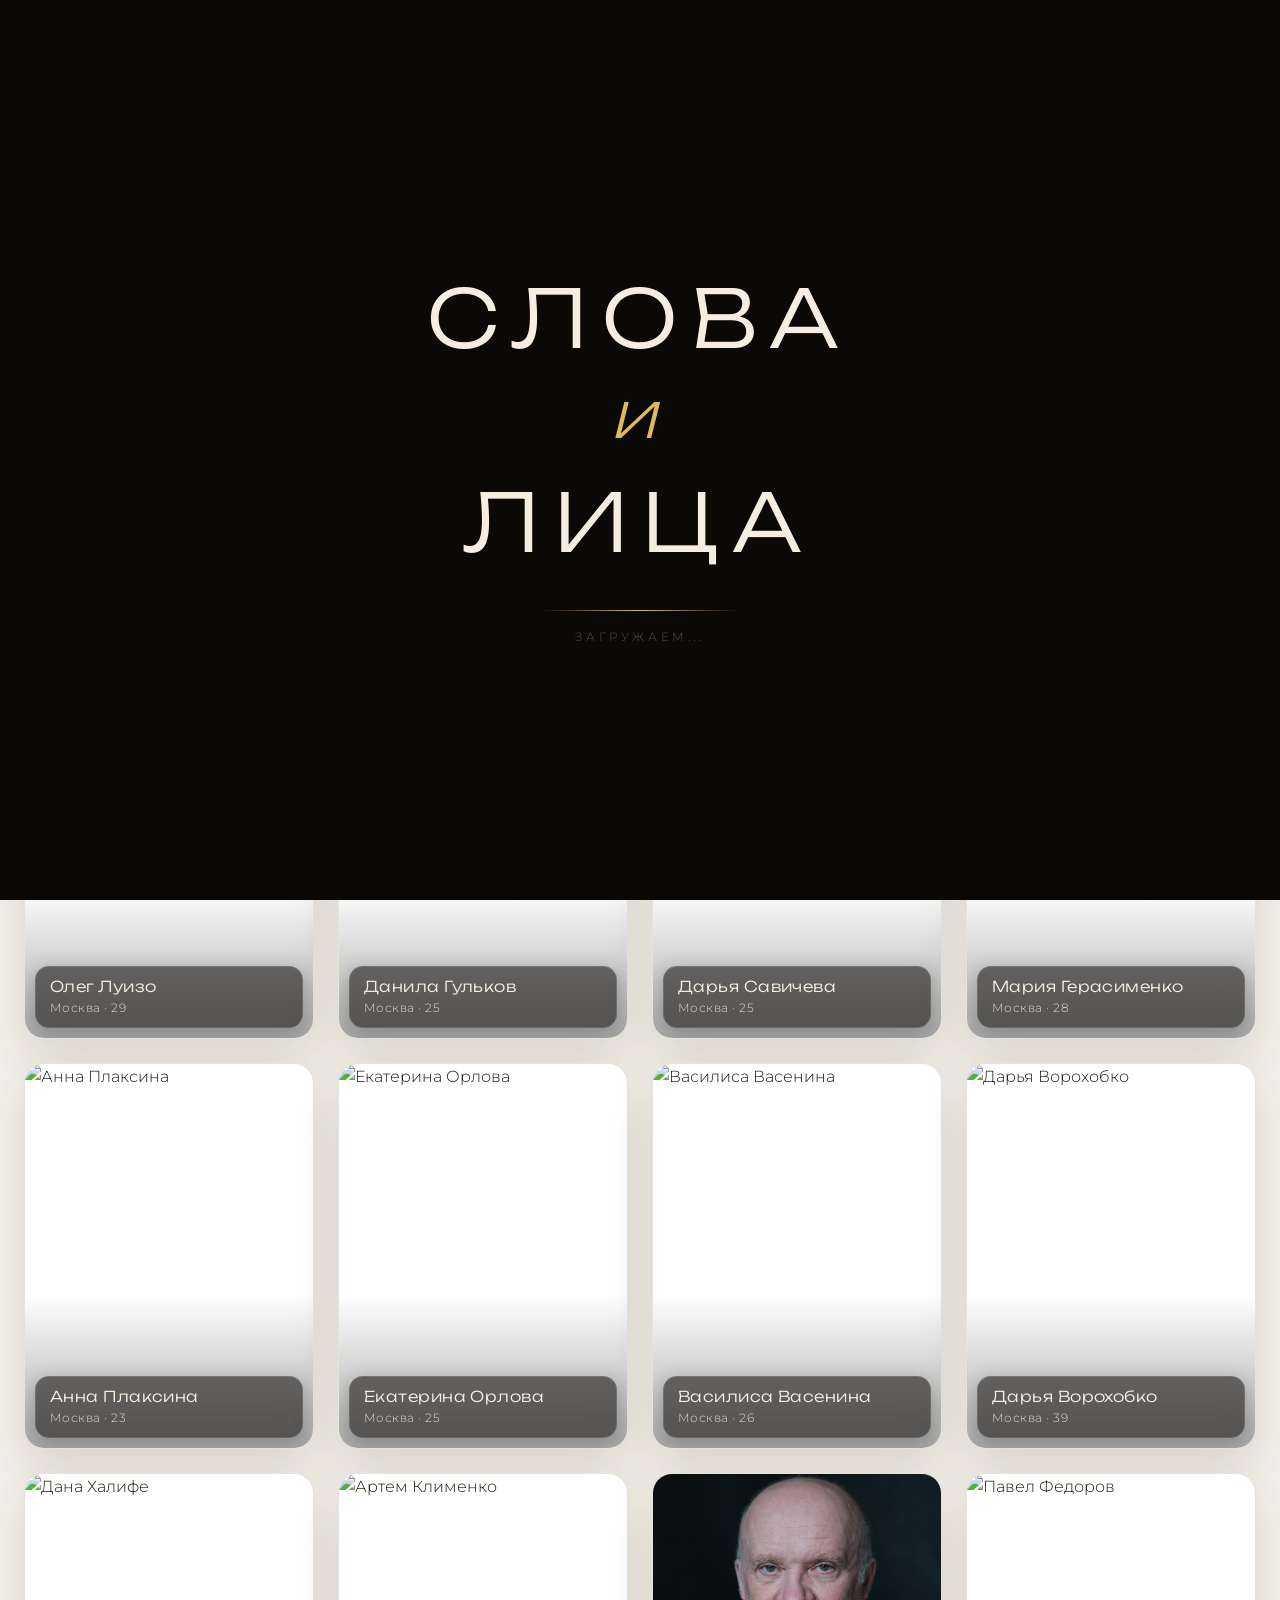
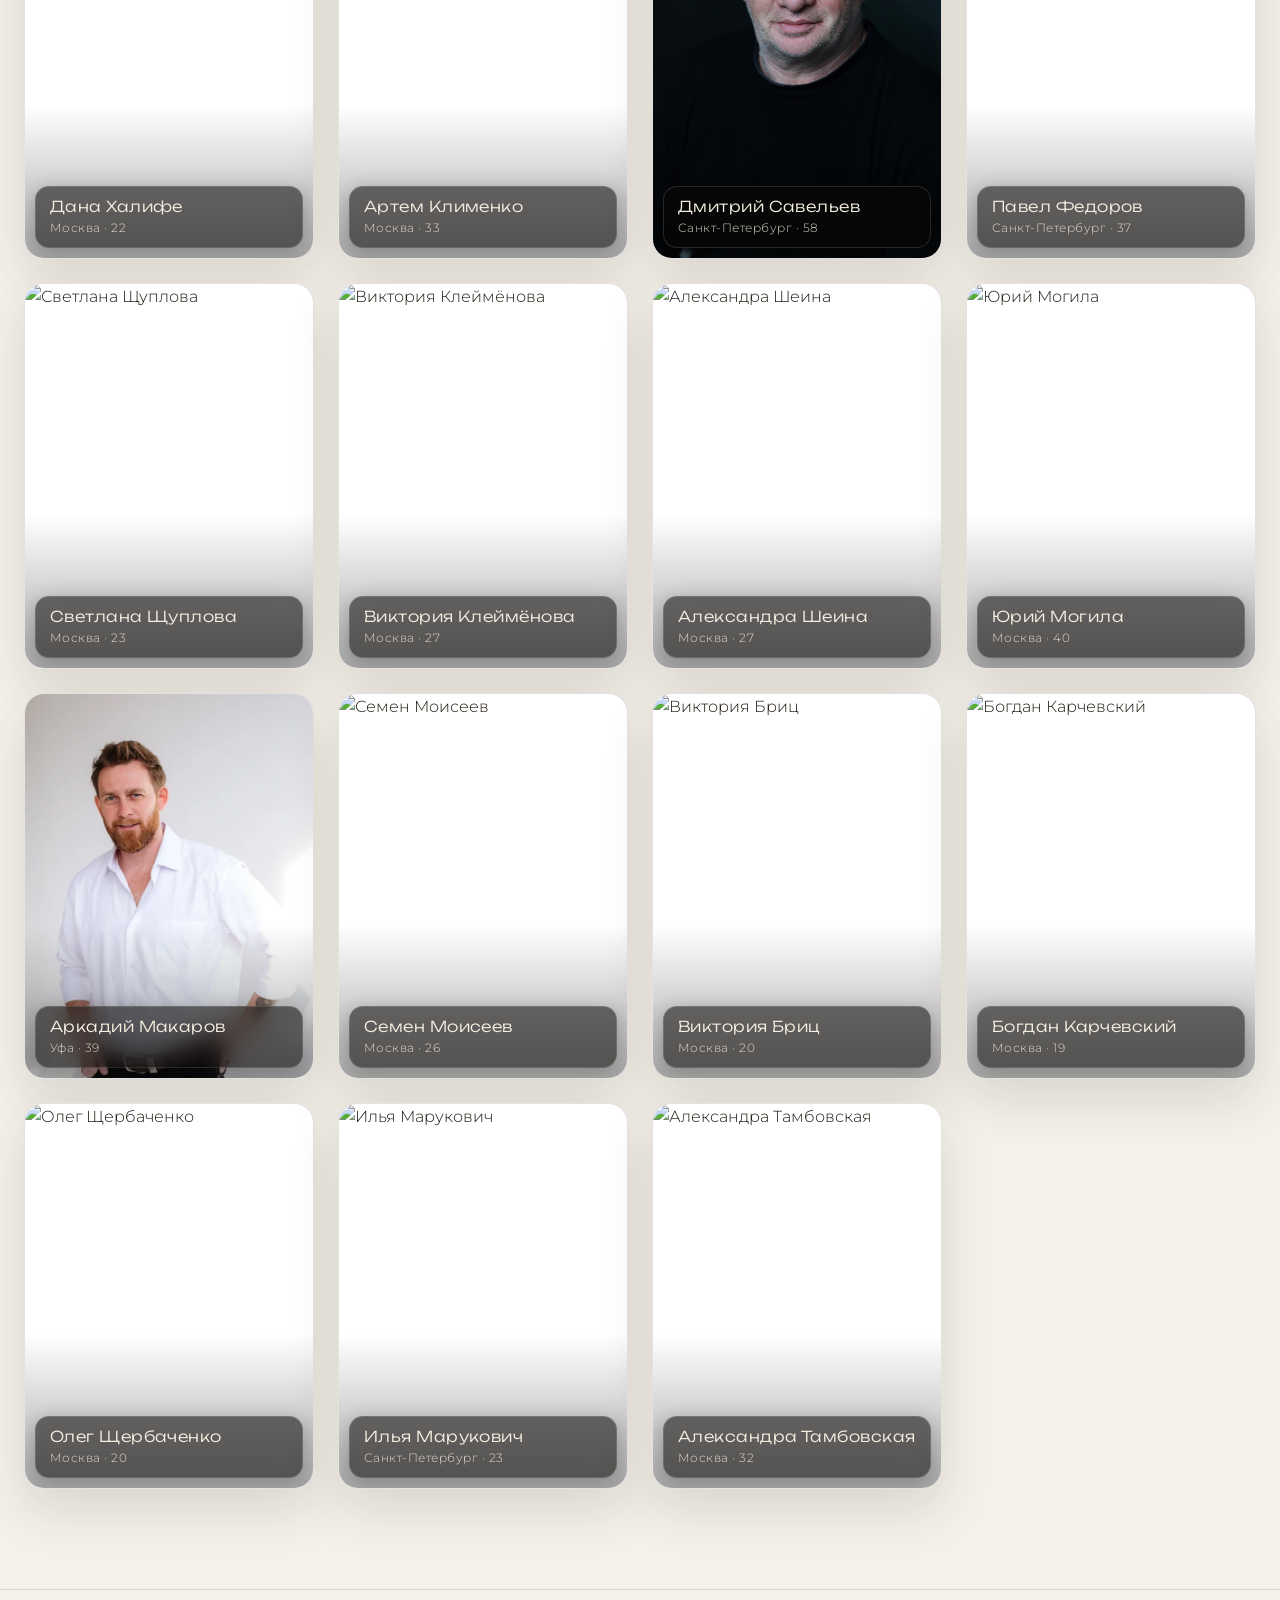
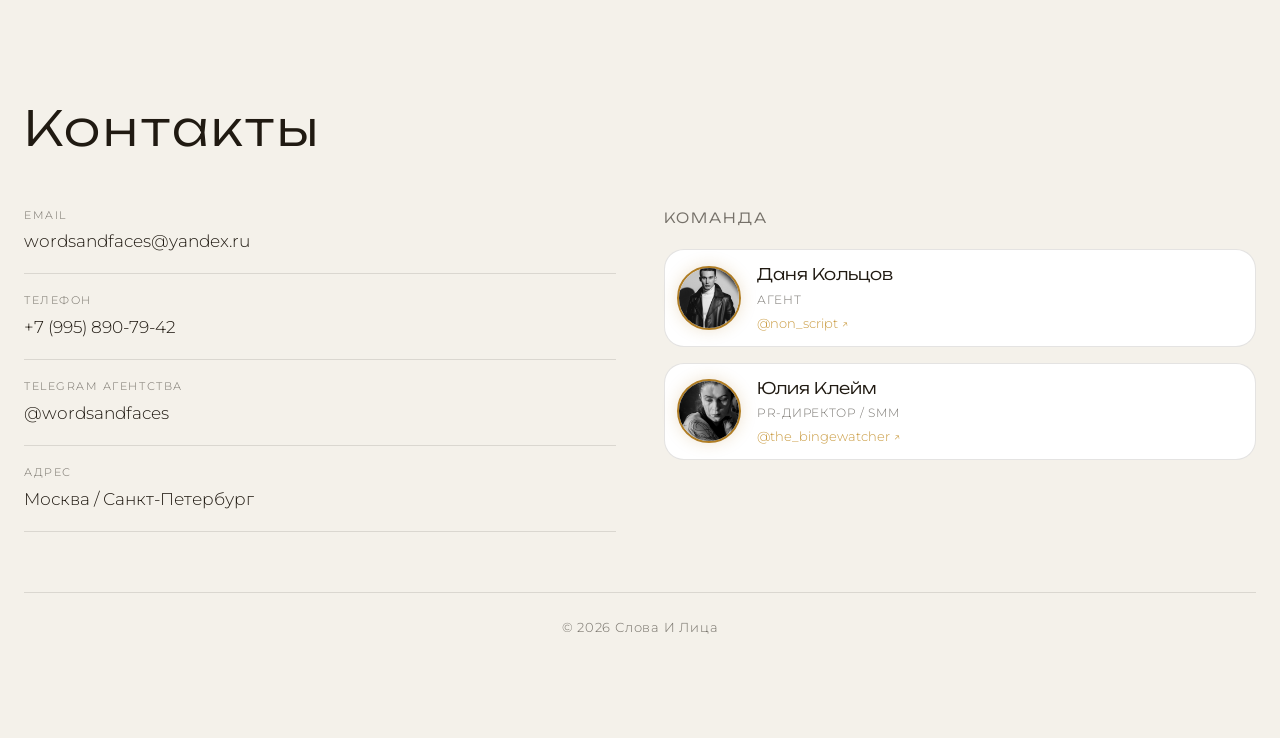
==== commit 9f19263b: "Add files via upload" ====
--- a/index.html
+++ b/index.html
@@ -41,7 +41,7 @@
       </a>
 
       <div class="header__actions">
-        <a href="Шахматка.pdf" download class="btn-download btn-download--header">
+        <a href="sheet.html" download class="btn-download btn-download--header">
           <span class="btn-download__icon">▤</span>
           <span class="btn-download__text">Шахматка</span>
         </a>
--- a/style.css
+++ b/style.css
@@ -7,81 +7,44 @@
   --ease: cubic-bezier(0.22, 1, 0.36, 1);
 }
 
-/* ─── DARK (кинематографичный уголь + янтарное золото) ─── */
 [data-theme="dark"] {
-  --bg: #0e0d0b;
-  --bg-2: #16130f;
-
-  --panel: #1a1712;
-  --panel-2: #221d16;
-  --panel-3: #2b241b;
-
-  --text: #f4ede0;
-  --muted: rgba(244, 237, 224, 0.62);
-
-  --accent: #c99a3f;          /* золото/янтарь */
-  --accent-light: #e0b95c;
-  --accent-glow: rgba(201, 154, 63, 0.28);
-  --accent-soft: rgba(201, 154, 63, 0.10);
-
-  --border: rgba(244, 237, 224, 0.10);
-  --border-2: rgba(244, 237, 224, 0.20);
-
+  --bg: #0e0d0b; --bg-2: #16130f;
+  --panel: #1a1712; --panel-2: #221d16; --panel-3: #2b241b;
+  --text: #f4ede0; --muted: rgba(244, 237, 224, 0.62);
+  --accent: #c99a3f; --accent-light: #e0b95c;
+  --accent-glow: rgba(201, 154, 63, 0.28); --accent-soft: rgba(201, 154, 63, 0.10);
+  --border: rgba(244, 237, 224, 0.10); --border-2: rgba(244, 237, 224, 0.20);
   --shadow: 0 24px 64px rgba(0, 0, 0, 0.6);
-  --header-bg: rgba(14, 13, 11, 0.82);
-  --overlay: rgba(6, 5, 4, 0.88);
+  --header-bg: rgba(14, 13, 11, 0.82); --overlay: rgba(6, 5, 4, 0.88);
   --grad-card: linear-gradient(0deg, rgba(10, 9, 7, 0.72) 0%, transparent 55%);
 }
 
-/* ─── LIGHT (тёплый пергамент + приглушённое золото) ─── */
 [data-theme="light"] {
-  --bg: #f4f1ea;
-  --bg-2: #ffffff;
-
-  --panel: #ffffff;
-  --panel-2: #f7f3ea;
-  --panel-3: #efe8da;
-
-  --text: #201a12;
-  --muted: rgba(32, 26, 18, 0.6);
-
-  --accent: #b07d24;
-  --accent-light: #c99a3f;
-  --accent-glow: rgba(176, 125, 36, 0.22);
-  --accent-soft: rgba(176, 125, 36, 0.10);
-
-  --border: rgba(32, 26, 18, 0.12);
-  --border-2: rgba(32, 26, 18, 0.22);
-
+  --bg: #f4f1ea; --bg-2: #ffffff;
+  --panel: #ffffff; --panel-2: #f7f3ea; --panel-3: #efe8da;
+  --text: #201a12; --muted: rgba(32, 26, 18, 0.6);
+  --accent: #b07d24; --accent-light: #c99a3f;
+  --accent-glow: rgba(176, 125, 36, 0.22); --accent-soft: rgba(176, 125, 36, 0.10);
+  --border: rgba(32, 26, 18, 0.12); --border-2: rgba(32, 26, 18, 0.22);
   --shadow: 0 20px 50px rgba(60, 44, 20, 0.14);
-  --header-bg: rgba(244, 241, 234, 0.85);
-  --overlay: rgba(40, 30, 15, 0.55);
+  --header-bg: rgba(244, 241, 234, 0.85); --overlay: rgba(40, 30, 15, 0.55);
   --grad-card: linear-gradient(0deg, rgba(30, 22, 10, 0.55) 0%, transparent 55%);
 }
 
 *,*::before,*::after { box-sizing: border-box; margin: 0; padding: 0; }
-
 html { scroll-behavior: smooth; -webkit-font-smoothing: antialiased; }
-
 body {
-  background: var(--bg);
-  color: var(--text);
-  font-family: var(--font-body);
-  font-weight: 300;
-  line-height: 1.6;
-  overflow-x: hidden;
+  background: var(--bg); color: var(--text); font-family: var(--font-body);
+  font-weight: 300; line-height: 1.6; overflow-x: hidden;
   transition: background 0.4s var(--ease), color 0.4s var(--ease);
 }
-
 body.no-scroll { overflow: hidden; }
-
 .container { width: min(1240px, calc(100% - 48px)); margin: 0 auto; }
 .hidden { display: none !important; }
 
 /* ═══════════ LOADER ═══════════ */
 .loader {
-  position: fixed; inset: 0; z-index: 9999;
-  background: #0a0906;
+  position: fixed; inset: 0; z-index: 9999; background: #0a0906;
   display: flex; align-items: center; justify-content: center;
   transition: opacity 0.8s var(--ease), visibility 0.8s var(--ease);
 }
@@ -119,25 +82,20 @@
 /* ═══════════ HEADER ═══════════ */
 .header {
   position: fixed; top: 0; left: 0; right: 0; z-index: 100;
-  background: var(--header-bg);
-  backdrop-filter: blur(16px);
+  background: var(--header-bg); backdrop-filter: blur(16px);
   border-bottom: 1px solid var(--border);
   transform: translateY(-100%); opacity: 0;
   transition: transform 0.6s var(--ease), opacity 0.6s var(--ease), background 0.4s var(--ease);
 }
 .header.visible { transform: translateY(0); opacity: 1; }
-.header__inner {
-  display: flex; align-items: center; justify-content: space-between; min-height: 72px;
-}
+.header__inner { display: flex; align-items: center; justify-content: space-between; min-height: 72px; }
 .header__actions { display: flex; align-items: center; gap: 20px; }
-
 .logo {
   display: flex; align-items: baseline; gap: 6px; text-decoration: none;
   color: var(--text); font-family: var(--font-display); font-weight: 400;
   font-size: 14px; letter-spacing: 0.18em;
 }
 .logo__and { font-style: italic; color: var(--accent-light); font-size: 18px; }
-
 .nav { display: flex; gap: 28px; }
 .nav a {
   color: var(--muted); text-decoration: none; font-size: 14px;
@@ -149,30 +107,24 @@
 }
 .nav a:hover { color: var(--text); }
 .nav a:hover::after { width: 100%; }
-
-/* Download button (header) */
 .btn-download {
   display: inline-flex; align-items: center; gap: 8px;
   background: var(--accent); border: 1px solid var(--accent);
   color: #14110b; font-family: var(--font-body); font-size: 13px;
   font-weight: 600; letter-spacing: 0.04em; text-decoration: none;
   padding: 10px 18px; border-radius: 60px;
-  transition: all 0.3s var(--ease);
-  box-shadow: 0 0 20px var(--accent-glow);
+  transition: all 0.3s var(--ease); box-shadow: 0 0 20px var(--accent-glow);
 }
 .btn-download:hover {
   background: transparent; color: var(--accent-light);
   transform: translateY(-2px); box-shadow: 0 0 28px var(--accent-glow);
 }
 .btn-download__icon { font-size: 15px; }
-
-/* Theme toggle */
 .theme-toggle {
   position: relative; width: 44px; height: 44px; border-radius: 50%;
   border: 1px solid var(--border-2); background: var(--panel);
   cursor: pointer; display: flex; align-items: center; justify-content: center;
-  overflow: hidden; transition: border-color 0.25s ease, background 0.4s var(--ease);
-  flex-shrink: 0;
+  overflow: hidden; transition: border-color 0.25s ease, background 0.4s var(--ease); flex-shrink: 0;
 }
 .theme-toggle:hover { border-color: var(--accent); }
 .theme-toggle__icon {
@@ -183,16 +135,8 @@
 [data-theme="dark"] .theme-toggle__icon--moon { transform: translateY(0) rotate(0); opacity: 1; }
 [data-theme="light"] .theme-toggle__icon--sun { transform: translateY(0) rotate(0); opacity: 1; }
 [data-theme="light"] .theme-toggle__icon--moon { transform: translateY(-40px) rotate(-90deg); opacity: 0; }
-
-/* Burger */
-.burger {
-  display: none; flex-direction: column; gap: 5px; background: none;
-  border: none; cursor: pointer; padding: 6px;
-}
-.burger span {
-  display: block; width: 24px; height: 1.5px; background: var(--text);
-  transition: transform 0.3s ease, opacity 0.3s ease;
-}
+.burger { display: none; flex-direction: column; gap: 5px; background: none; border: none; cursor: pointer; padding: 6px; }
+.burger span { display: block; width: 24px; height: 1.5px; background: var(--text); transition: transform 0.3s ease, opacity 0.3s ease; }
 .burger.active span:nth-child(1) { transform: translateY(6.5px) rotate(45deg); }
 .burger.active span:nth-child(2) { opacity: 0; }
 .burger.active span:nth-child(3) { transform: translateY(-6.5px) rotate(-45deg); }
@@ -200,67 +144,32 @@
 /* ═══════════ SECTIONS ═══════════ */
 .section { padding: 100px 0; }
 .section--faces { padding-top: 128px; }
-
-.section__title {
-  font-family: var(--font-display); font-weight: 300;
-  font-size: clamp(28px, 5vw, 48px); letter-spacing: 0.06em; margin-bottom: 40px;
-}
-
+.section__title { font-family: var(--font-display); font-weight: 300; font-size: clamp(28px, 5vw, 48px); letter-spacing: 0.06em; margin-bottom: 40px; }
 .section__intro { text-align: center; margin-bottom: 48px; }
-.section__title--main {
-  display: flex; flex-direction: column; align-items: center; gap: 2px;
-  margin-bottom: 16px; line-height: 1;
-}
-.section__title-top,
-.section__title-bottom {
-  font-family: var(--font-display); font-weight: 300;
-  font-size: clamp(40px, 9vw, 84px); letter-spacing: 0.12em;
-}
-.section__title-and {
-  font-family: var(--font-display); font-style: italic; color: var(--accent-light);
-  font-size: clamp(20px, 4vw, 34px); letter-spacing: 0.3em; margin: 2px 0;
-}
-.section__subtitle {
-  font-family: var(--font-body); font-size: clamp(12px, 2vw, 15px);
-  color: var(--muted); letter-spacing: 0.14em; text-transform: uppercase;
-}
-
-[data-animate="fade-up"] {
-  opacity: 0; transform: translateY(30px);
-  transition: opacity 0.7s var(--ease), transform 0.7s var(--ease);
-}
+.section__title--main { display: flex; flex-direction: column; align-items: center; gap: 2px; margin-bottom: 16px; line-height: 1; }
+.section__title-top, .section__title-bottom { font-family: var(--font-display); font-weight: 300; font-size: clamp(40px, 9vw, 84px); letter-spacing: 0.12em; }
+.section__title-and { font-family: var(--font-display); font-style: italic; color: var(--accent-light); font-size: clamp(20px, 4vw, 34px); letter-spacing: 0.3em; margin: 2px 0; }
+.section__subtitle { font-family: var(--font-body); font-size: clamp(12px, 2vw, 15px); color: var(--muted); letter-spacing: 0.14em; text-transform: uppercase; }
+[data-animate="fade-up"] { opacity: 0; transform: translateY(30px); transition: opacity 0.7s var(--ease), transform 0.7s var(--ease); }
 [data-animate="fade-up"].in-view { opacity: 1; transform: translateY(0); }
 
 /* ═══════════ FILTERS ═══════════ */
 .filters {
-  display: grid;
-  grid-template-columns: 1.4fr 1.6fr 1fr 1fr auto;
-  gap: 20px;
-  margin-bottom: 24px;
-  background: var(--panel);
-  border: 1px solid var(--border);
-  border-radius: var(--radius);
-  padding: 24px;
-  align-items: end;
-  box-shadow: var(--shadow);
-}
-
-.filter-group label {
-  display: block; margin-bottom: 10px; color: var(--muted);
-  font-size: 12px; letter-spacing: 0.1em; text-transform: uppercase;
-}
-
+  display: grid; grid-template-columns: 1.4fr 1.6fr 1fr 1fr auto;
+  gap: 20px; margin-bottom: 24px; background: var(--panel);
+  border: 1px solid var(--border); border-radius: var(--radius);
+  padding: 24px; align-items: end; box-shadow: var(--shadow);
+}
+.filter-group label { display: block; margin-bottom: 10px; color: var(--muted); font-size: 12px; letter-spacing: 0.1em; text-transform: uppercase; }
 .filter-group select {
   width: 100%; background: var(--bg-2); color: var(--text);
   border: 1px solid var(--border); border-radius: var(--radius-sm);
   padding: 12px 16px; font-size: 14px; font-family: var(--font-body);
   appearance: none; cursor: pointer; transition: border-color 0.25s ease;
   background-image: url("data:image/svg+xml,%3Csvg xmlns='http://www.w3.org/2000/svg' width='12' height='8' viewBox='0 0 12 8'%3E%3Cpath fill='%23999' d='M6 8L0 0h12z'/%3E%3C/svg%3E");
-  background-repeat: no-repeat; background-position: right 16px center;
-  padding-right: 40px;
+  background-repeat: no-repeat; background-position: right 16px center; padding-right: 40px;
 }
 .filter-group select:focus { outline: none; border-color: var(--accent-light); }
-
 .search-box { position: relative; }
 .search-box input {
   width: 100%; background: var(--bg-2); color: var(--text);
@@ -269,55 +178,27 @@
   transition: border-color 0.25s ease, box-shadow 0.25s ease;
 }
 .search-box input::placeholder { color: var(--muted); opacity: 0.7; }
-.search-box input:focus {
-  outline: none; border-color: var(--accent-light);
-  box-shadow: 0 0 0 3px var(--accent-glow);
-}
-.search-box__icon {
-  position: absolute; left: 14px; top: 50%; transform: translateY(-50%);
-  color: var(--muted); font-size: 16px; pointer-events: none;
-}
-
+.search-box input:focus { outline: none; border-color: var(--accent-light); box-shadow: 0 0 0 3px var(--accent-glow); }
+.search-box__icon { position: absolute; left: 14px; top: 50%; transform: translateY(-50%); color: var(--muted); font-size: 16px; pointer-events: none; }
 .range-box { display: flex; flex-direction: column; gap: 12px; }
 .range-values { display: flex; justify-content: space-between; }
-.range-tag {
-  background: var(--bg-2); border: 1px solid var(--border); border-radius: 8px;
-  padding: 4px 12px; font-size: 13px; color: var(--muted);
-}
+.range-tag { background: var(--bg-2); border: 1px solid var(--border); border-radius: 8px; padding: 4px 12px; font-size: 13px; color: var(--muted); }
 .range-tag strong { color: var(--text); }
-
 .range-slider { position: relative; height: 32px; }
-.range-slider__track,
-.range-slider__fill {
-  position: absolute; top: 50%; transform: translateY(-50%);
-  height: 3px; border-radius: 999px;
-}
+.range-slider__track, .range-slider__fill { position: absolute; top: 50%; transform: translateY(-50%); height: 3px; border-radius: 999px; }
 .range-slider__track { left: 0; right: 0; background: var(--panel-3); }
-.range-slider__fill {
-  background: linear-gradient(90deg, var(--accent), var(--accent-light));
-  left: 0; width: 100%;
-}
-.range-slider input[type="range"] {
-  position: absolute; left: 0; top: 0; width: 100%; height: 32px;
-  margin: 0; background: transparent; appearance: none; pointer-events: none;
-}
+.range-slider__fill { background: linear-gradient(90deg, var(--accent), var(--accent-light)); left: 0; width: 100%; }
+.range-slider input[type="range"] { position: absolute; left: 0; top: 0; width: 100%; height: 32px; margin: 0; background: transparent; appearance: none; pointer-events: none; }
 .range-slider input[type="range"]::-webkit-slider-runnable-track { height: 3px; background: transparent; }
 .range-slider input[type="range"]::-webkit-slider-thumb {
   appearance: none; width: 20px; height: 20px; border-radius: 50%;
   background: var(--accent); border: 2px solid var(--bg-2); margin-top: -8.5px;
   pointer-events: auto; cursor: pointer; position: relative; z-index: 2;
-  box-shadow: 0 0 10px var(--accent-glow);
-  transition: transform 0.15s ease, box-shadow 0.15s ease;
-}
-.range-slider input[type="range"]::-webkit-slider-thumb:hover {
-  transform: scale(1.2); box-shadow: 0 0 16px var(--accent-glow);
-}
+  box-shadow: 0 0 10px var(--accent-glow); transition: transform 0.15s ease, box-shadow 0.15s ease;
+}
+.range-slider input[type="range"]::-webkit-slider-thumb:hover { transform: scale(1.2); box-shadow: 0 0 16px var(--accent-glow); }
 .range-slider input[type="range"]::-moz-range-track { height: 3px; background: transparent; }
-.range-slider input[type="range"]::-moz-range-thumb {
-  width: 20px; height: 20px; border-radius: 50%; background: var(--accent);
-  border: 2px solid var(--bg-2); pointer-events: auto; cursor: pointer;
-}
-
+.range-slider input[type="range"]::-moz-range-thumb { width: 20px; height: 20px; border-radius: 50%; background: var(--accent); border: 2px solid var(--bg-2); pointer-events: auto; cursor: pointer; }
 .filters__reset {
   padding: 12px 20px; border-radius: var(--radius-sm);
   border: 1px solid var(--border-2); background: transparent; color: var(--muted);
@@ -327,31 +208,17 @@
 .filters__reset:hover { border-color: var(--accent); color: var(--text); }
 
 /* ═══════════ FACES META (счётчик) ═══════════ */
-.faces-meta {
-  color: var(--muted); font-size: 13px; letter-spacing: 0.06em;
-  margin-bottom: 28px; text-transform: uppercase;
-}
+.faces-meta { color: var(--muted); font-size: 13px; letter-spacing: 0.06em; margin-bottom: 28px; text-transform: uppercase; }
 .faces-meta strong { color: var(--accent-light); font-weight: 600; }
 
 /* ═══════════ EMPTY STATE ═══════════ */
-.empty-state {
-  text-align: center; padding: 60px 20px; color: var(--muted);
-  border: 1px dashed var(--border-2); border-radius: var(--radius);
-}
-.empty-state__icon {
-  font-size: 48px; margin-bottom: 16px; opacity: 0.4;
-  animation: emptyPulse 3s ease-in-out infinite;
-}
-@keyframes emptyPulse {
-  0%,100% { opacity: 0.25; transform: scale(1); }
-  50% { opacity: 0.5; transform: scale(1.05); }
-}
+.empty-state { text-align: center; padding: 60px 20px; color: var(--muted); border: 1px dashed var(--border-2); border-radius: var(--radius); }
+.empty-state__icon { font-size: 48px; margin-bottom: 16px; opacity: 0.4; animation: emptyPulse 3s ease-in-out infinite; }
+@keyframes emptyPulse { 0%,100% { opacity: 0.25; transform: scale(1); } 50% { opacity: 0.5; transform: scale(1.05); } }
 .empty-state__text { font-family: var(--font-display); font-size: 20px; font-style: italic; }
 
 /* ═══════════ FACES GRID ═══════════ */
-.faces-grid {
-  display: grid; grid-template-columns: repeat(4, minmax(0, 1fr)); gap: 24px;
-}
+.faces-grid { display: grid; grid-template-columns: repeat(4, minmax(0, 1fr)); gap: 24px; }
 .face-card {
   cursor: pointer; border-radius: var(--radius); overflow: hidden;
   background: var(--panel); border: 1px solid var(--border);
@@ -362,70 +229,56 @@
   opacity: 1; transform: translateY(0);
   transition: opacity 0.6s var(--ease), transform 0.6s var(--ease), border-color 0.35s ease, box-shadow 0.35s ease;
 }
-.face-card:hover {
-  transform: translateY(-6px) scale(1.02); border-color: var(--accent);
-  box-shadow: 0 30px 60px rgba(0,0,0,0.35), 0 0 0 1px var(--accent);
-}
+.face-card:hover { transform: translateY(-6px) scale(1.02); border-color: var(--accent); box-shadow: 0 30px 60px rgba(0,0,0,0.35), 0 0 0 1px var(--accent); }
 .face-card__img-wrap { position: relative; overflow: hidden; }
-.face-card__img-wrap::after {
-  content: ""; position: absolute; inset: 0; background: var(--grad-card); pointer-events: none;
-}
-.face-card img {
-  width: 100%; aspect-ratio: 3 / 4; object-fit: cover; display: block;
-  transition: transform 0.5s var(--ease);
-}
+.face-card__img-wrap::after { content: ""; position: absolute; inset: 0; background: linear-gradient(0deg, rgba(6,5,4,0.35) 0%, transparent 40%); pointer-events: none; }
+.face-card img { width: 100%; aspect-ratio: 3 / 4; object-fit: cover; display: block; transition: transform 0.5s var(--ease); }
 .face-card:hover img { transform: scale(1.05); }
+
+/* ─── СТЕКЛЯННАЯ ПЛАШКА: авто-размер шрифта (задаётся JS) ─── */
 .face-card__meta {
   position: absolute; bottom: 0; left: 0; right: 0; z-index: 2;
-  padding: 16px; display: flex; flex-direction: column; gap: 4px;
-}
+  margin: 10px; padding: 11px 14px;
+  display: flex; flex-direction: column; gap: 3px;
+  border-radius: 14px;
+  background: rgba(10, 9, 7, 0.55);
+  backdrop-filter: blur(12px); -webkit-backdrop-filter: blur(12px);
+  border: 1px solid rgba(244, 237, 224, 0.14);
+  box-shadow: 0 4px 20px rgba(0,0,0,0.25);
+  /* стартовые размеры — JS их подстроит */
+  --name-fs: 15px;
+  --sub-fs: 12px;
+}
+/* Имя: 1 строка своим размером; если не влезает — до 2 строк, JS уменьшит --name-fs */
 .face-card__name {
-  color: #f4ede0; font-family: var(--font-display); font-size: 16px;
-  letter-spacing: 0.03em;
-}
+  color: #f4ede0; font-family: var(--font-display);
+  font-size: var(--name-fs);
+  letter-spacing: 0.03em; line-height: 1.25;
+  display: -webkit-box; -webkit-box-orient: vertical; -webkit-line-clamp: 2;
+  overflow: hidden; word-break: break-word; overflow-wrap: anywhere;
+}
+/* Город + возраст: 1 строка своим размером; если не влезает — до 2 строк */
 .face-card__sub {
-  color: rgba(244,237,224,0.75); font-size: 12px; letter-spacing: 0.05em;
+  color: rgba(244,237,224,0.88);
+  font-size: var(--sub-fs);
+  letter-spacing: 0.04em; line-height: 1.3;
+  display: -webkit-box; -webkit-box-orient: vertical; -webkit-line-clamp: 2;
+  overflow: hidden; word-break: break-word; overflow-wrap: anywhere;
 }
 
 /* ═══════════ CONTACTS ═══════════ */
 .section--contacts { border-top: 1px solid var(--border); }
-
-.contacts-list {
-  display: grid; grid-template-columns: 1fr 1fr; gap: 48px; margin-bottom: 60px;
-}
-
-.contacts-row {
-  display: flex; flex-direction: column; gap: 4px;
-  padding: 18px 0; border-bottom: 1px solid var(--border);
-}
+.contacts-list { display: grid; grid-template-columns: 1fr 1fr; gap: 48px; margin-bottom: 60px; }
+.contacts-row { display: flex; flex-direction: column; gap: 4px; padding: 18px 0; border-bottom: 1px solid var(--border); }
 .contacts-row:first-child { padding-top: 0; }
-.contacts-row__label {
-  font-size: 11px; letter-spacing: 0.14em; text-transform: uppercase; color: var(--muted);
-}
-.contacts-row__value {
-  color: var(--text); text-decoration: none; font-size: 17px;
-  transition: color 0.2s ease; width: fit-content;
-}
+.contacts-row__label { font-size: 11px; letter-spacing: 0.14em; text-transform: uppercase; color: var(--muted); }
+.contacts-row__value { color: var(--text); text-decoration: none; font-size: 17px; transition: color 0.2s ease; width: fit-content; }
 a.contacts-row__value:hover { color: var(--accent-light); }
-
-.team-title {
-  font-family: var(--font-display); font-size: 14px; letter-spacing: 0.14em;
-  text-transform: uppercase; color: var(--muted); margin-bottom: 20px;
-}
+.team-title { font-family: var(--font-display); font-size: 14px; letter-spacing: 0.14em; text-transform: uppercase; color: var(--muted); margin-bottom: 20px; }
 .team-people { display: flex; flex-direction: column; gap: 16px; }
-.team-person {
-  display: flex; align-items: center; gap: 16px; text-decoration: none;
-  padding: 12px; border-radius: var(--radius); border: 1px solid var(--border);
-  background: var(--panel); transition: border-color 0.3s ease, transform 0.3s var(--ease), box-shadow 0.3s ease;
-}
-.team-person:hover {
-  border-color: var(--accent); transform: translateX(4px);
-  box-shadow: 0 0 24px var(--accent-glow);
-}
-.team-person__avatar {
-  width: 64px; height: 64px; border-radius: 50%; overflow: hidden;
-  border: 2px solid var(--accent); flex-shrink: 0; box-shadow: 0 0 16px var(--accent-glow);
-}
+.team-person { display: flex; align-items: center; gap: 16px; text-decoration: none; padding: 12px; border-radius: var(--radius); border: 1px solid var(--border); background: var(--panel); transition: border-color 0.3s ease, transform 0.3s var(--ease), box-shadow 0.3s ease; }
+.team-person:hover { border-color: var(--accent); transform: translateX(4px); box-shadow: 0 0 24px var(--accent-glow); }
+.team-person__avatar { width: 64px; height: 64px; border-radius: 50%; overflow: hidden; border: 2px solid var(--accent); flex-shrink: 0; box-shadow: 0 0 16px var(--accent-glow); }
 .team-person__avatar img { width: 100%; height: 100%; object-fit: cover; display: block; }
 .team-person__info { display: flex; flex-direction: column; gap: 2px; }
 .team-person__name { color: var(--text); font-family: var(--font-display); font-size: 16px; }
@@ -439,17 +292,9 @@
 }
 
 /* ═══════════ MODAL ═══════════ */
-.modal {
-  position: fixed; inset: 0; z-index: 500;
-  display: flex; align-items: center; justify-content: center; padding: 20px;
-}
-.modal__overlay {
-  position: absolute; inset: 0; background: var(--overlay); backdrop-filter: blur(12px);
-}
-.modal__content {
-  position: relative; z-index: 1; width: min(1100px, 100%); max-height: 90vh;
-  overflow-y: auto; overflow-x: hidden; scrollbar-width: none; -ms-overflow-style: none;
-}
+.modal { position: fixed; inset: 0; z-index: 500; display: flex; align-items: center; justify-content: center; padding: 20px; }
+.modal__overlay { position: absolute; inset: 0; background: var(--overlay); backdrop-filter: blur(12px); }
+.modal__content { position: relative; z-index: 1; width: min(1100px, 100%); max-height: 90vh; overflow-y: auto; overflow-x: hidden; scrollbar-width: none; -ms-overflow-style: none; }
 .modal__content::-webkit-scrollbar { width: 0; background: transparent; }
 .modal__close {
   position: absolute; top: 16px; right: 16px; width: 44px; height: 44px;
@@ -475,45 +320,20 @@
   100% { opacity: 1; transform: scale(1) translateY(0); }
 }
 .sims__topbar {
-  display: flex; align-items: center; justify-content: center; gap: 16px;
-  padding: 20px 24px;
+  display: flex; align-items: center; justify-content: center; gap: 16px; padding: 20px 24px;
   background: linear-gradient(90deg, transparent, var(--accent-soft), transparent);
   border-bottom: 1px solid var(--border); border-radius: 24px 24px 0 0;
 }
-.sims__topbar-diamond {
-  width: 10px; height: 10px; background: var(--accent-light);
-  transform: rotate(45deg); box-shadow: 0 0 8px var(--accent-glow); flex-shrink: 0;
-}
-.sims__topbar-title {
-  font-family: var(--font-display); font-size: clamp(22px, 4vw, 32px);
-  font-weight: 300; letter-spacing: 0.06em; color: var(--text); text-align: center;
-}
-.sims__body {
-  display: grid; grid-template-columns: 340px 1fr; gap: 28px; padding: 28px;
-}
+.sims__topbar-diamond { width: 10px; height: 10px; background: var(--accent-light); transform: rotate(45deg); box-shadow: 0 0 8px var(--accent-glow); flex-shrink: 0; }
+.sims__topbar-title { font-family: var(--font-display); font-size: clamp(22px, 4vw, 32px); font-weight: 300; letter-spacing: 0.06em; color: var(--text); text-align: center; }
+.sims__body { display: grid; grid-template-columns: 340px 1fr; gap: 28px; padding: 28px; }
 .sims__left { position: sticky; top: 28px; align-self: start; }
-.sims__portrait-frame {
-  position: relative; border-radius: var(--radius); overflow: hidden;
-  border: 2px solid var(--border-2); box-shadow: 0 0 30px var(--accent-glow);
-}
-.sims__portrait {
-  width: 100%; aspect-ratio: 3 / 4; object-fit: cover; display: block; cursor: zoom-in;
-}
-.sims__portrait-glow {
-  position: absolute; inset: 0;
-  background: linear-gradient(0deg, var(--accent-soft) 0%, transparent 40%); pointer-events: none;
-}
-.sims__gallery {
-  display: grid; grid-template-columns: repeat(3, 1fr); gap: 8px; margin-top: 12px;
-}
-.sims__gallery img {
-  width: 100%; aspect-ratio: 1 / 1; object-fit: cover; border-radius: 10px;
-  border: 1px solid var(--border); cursor: zoom-in;
-  transition: border-color 0.2s ease, transform 0.2s ease, box-shadow 0.2s ease;
-}
-.sims__gallery img:hover {
-  border-color: var(--accent-light); transform: scale(1.05); box-shadow: 0 0 12px var(--accent-glow);
-}
+.sims__portrait-frame { position: relative; border-radius: var(--radius); overflow: hidden; border: 2px solid var(--border-2); box-shadow: 0 0 30px var(--accent-glow); }
+.sims__portrait { width: 100%; aspect-ratio: 3 / 4; object-fit: cover; display: block; cursor: zoom-in; }
+.sims__portrait-glow { position: absolute; inset: 0; background: linear-gradient(0deg, var(--accent-soft) 0%, transparent 40%); pointer-events: none; }
+.sims__gallery { display: grid; grid-template-columns: repeat(3, 1fr); gap: 8px; margin-top: 12px; }
+.sims__gallery img { width: 100%; aspect-ratio: 1 / 1; object-fit: cover; border-radius: 10px; border: 1px solid var(--border); cursor: zoom-in; transition: border-color 0.2s ease, transform 0.2s ease, box-shadow 0.2s ease; }
+.sims__gallery img:hover { border-color: var(--accent-light); transform: scale(1.05); box-shadow: 0 0 12px var(--accent-glow); }
 .sims__right { display: flex; flex-direction: column; gap: 14px; }
 .sims__panel {
   background: var(--accent-soft); border: 1px solid var(--border);
@@ -524,27 +344,14 @@
 .sims__panel:nth-child(1) { animation-delay: 0.1s; }
 .sims__panel:nth-child(2) { animation-delay: 0.18s; }
 .sims__panel:nth-child(3) { animation-delay: 0.26s; }
-@keyframes simsPanelIn {
-  from { opacity: 0; transform: translateX(20px); }
-  to { opacity: 1; transform: translateX(0); }
-}
+@keyframes simsPanelIn { from { opacity: 0; transform: translateX(20px); } to { opacity: 1; transform: translateX(0); } }
 .sims__panel:hover { border-color: var(--border-2); box-shadow: 0 0 20px rgba(0,0,0,0.15); }
-.sims__panel-header {
-  display: flex; align-items: center; gap: 8px; margin-bottom: 14px;
-  font-family: var(--font-display); font-size: 17px; font-weight: 400;
-  color: var(--text); letter-spacing: 0.04em;
-}
+.sims__panel-header { display: flex; align-items: center; gap: 8px; margin-bottom: 14px; font-family: var(--font-display); font-size: 17px; font-weight: 400; color: var(--text); letter-spacing: 0.04em; }
 .sims__panel-icon { color: var(--accent-light); font-size: 14px; }
 .sims__stats { display: grid; grid-template-columns: repeat(2, 1fr); gap: 10px; }
-.stat-item {
-  background: var(--bg-2); border: 1px solid var(--border);
-  border-radius: var(--radius-sm); padding: 14px 16px; transition: border-color 0.25s ease;
-}
+.stat-item { background: var(--bg-2); border: 1px solid var(--border); border-radius: var(--radius-sm); padding: 14px 16px; transition: border-color 0.25s ease; }
 .stat-item:hover { border-color: var(--border-2); }
-.stat-item__label {
-  display: block; color: var(--muted); font-size: 11px; margin-bottom: 6px;
-  text-transform: uppercase; letter-spacing: 0.1em;
-}
+.stat-item__label { display: block; color: var(--muted); font-size: 11px; margin-bottom: 6px; text-transform: uppercase; letter-spacing: 0.1em; }
 .stat-item__value { color: var(--text); font-size: 15px; }
 .sims__text { color: var(--muted); line-height: 1.7; margin: 0; }
 .sims__link-btn {
@@ -554,17 +361,11 @@
   background: transparent; border: 1px solid var(--border-2); color: var(--text);
   transition: all 0.25s var(--ease);
 }
-.sims__link-btn:hover {
-  background: var(--accent); border-color: var(--accent); color: #14110b;
-  box-shadow: 0 0 20px var(--accent-glow);
-}
+.sims__link-btn:hover { background: var(--accent); border-color: var(--accent); color: #14110b; box-shadow: 0 0 20px var(--accent-glow); }
 .sims__link-btn.disabled { opacity: 0.4; pointer-events: none; }
 
 /* ═══════════ CUSTOM VIDEO PLAYER ═══════════ */
-.custom-player {
-  position: relative; border-radius: var(--radius-sm); overflow: hidden;
-  background: #000; border: 1px solid var(--border); box-shadow: 0 8px 30px rgba(0,0,0,0.35);
-}
+.custom-player { position: relative; border-radius: var(--radius-sm); overflow: hidden; background: #000; border: 1px solid var(--border); box-shadow: 0 8px 30px rgba(0,0,0,0.35); }
 .custom-player video { display: block; width: 100%; max-height: 400px; object-fit: contain; background: #000; }
 .custom-player__controls {
   position: absolute; bottom: 0; left: 0; right: 0; display: flex; align-items: center;
@@ -573,102 +374,37 @@
   opacity: 0; transition: opacity 0.3s ease;
 }
 .custom-player:hover .custom-player__controls { opacity: 1; }
-.custom-player__btn {
-  background: none; border: none; color: #f4ede0; font-size: 18px; cursor: pointer;
-  width: 36px; height: 36px; display: flex; align-items: center; justify-content: center;
-  border-radius: 50%; transition: background 0.2s ease; flex-shrink: 0;
-}
+.custom-player__btn { background: none; border: none; color: #f4ede0; font-size: 18px; cursor: pointer; width: 36px; height: 36px; display: flex; align-items: center; justify-content: center; border-radius: 50%; transition: background 0.2s ease; flex-shrink: 0; }
 .custom-player__btn:hover { background: var(--accent-soft); }
-.custom-player__progress {
-  flex: 1; height: 4px; background: rgba(244,237,224,0.2); border-radius: 999px;
-  cursor: pointer; position: relative; overflow: hidden;
-}
-.custom-player__progress-fill {
-  height: 100%; background: linear-gradient(90deg, var(--accent), var(--accent-light));
-  border-radius: 999px; width: 0%; transition: width 0.1s linear;
-}
-.custom-player__time {
-  font-size: 12px; color: rgba(244,237,224,0.7); min-width: 70px; text-align: right;
-  font-variant-numeric: tabular-nums; flex-shrink: 0;
-}
-.custom-player__volume {
-  width: 60px; height: 4px; background: rgba(244,237,224,0.2); border-radius: 999px;
-  cursor: pointer; position: relative; overflow: hidden; flex-shrink: 0;
-}
+.custom-player__progress { flex: 1; height: 4px; background: rgba(244,237,224,0.2); border-radius: 999px; cursor: pointer; position: relative; overflow: hidden; }
+.custom-player__progress-fill { height: 100%; background: linear-gradient(90deg, var(--accent), var(--accent-light)); border-radius: 999px; width: 0%; transition: width 0.1s linear; }
+.custom-player__time { font-size: 12px; color: rgba(244,237,224,0.7); min-width: 70px; text-align: right; font-variant-numeric: tabular-nums; flex-shrink: 0; }
+.custom-player__volume { width: 60px; height: 4px; background: rgba(244,237,224,0.2); border-radius: 999px; cursor: pointer; position: relative; overflow: hidden; flex-shrink: 0; }
 .custom-player__volume-fill { height: 100%; background: var(--accent-light); border-radius: 999px; width: 80%; }
-.custom-player__big-play {
-  position: absolute; inset: 0; display: flex; align-items: center; justify-content: center;
-  cursor: pointer; background: rgba(6,5,4,0.32); transition: background 0.3s ease, opacity 0.3s ease;
-}
+.custom-player__big-play { position: absolute; inset: 0; display: flex; align-items: center; justify-content: center; cursor: pointer; background: rgba(6,5,4,0.32); transition: background 0.3s ease, opacity 0.3s ease; }
 .custom-player__big-play:hover { background: rgba(6,5,4,0.5); }
 .custom-player__big-play.hidden-play { opacity: 0; pointer-events: none; }
-.custom-player__big-play-icon {
-  width: 64px; height: 64px; border-radius: 50%; background: var(--accent);
-  display: flex; align-items: center; justify-content: center;
-  box-shadow: 0 0 30px var(--accent-glow); transition: transform 0.2s ease, box-shadow 0.2s ease;
-}
-.custom-player__big-play:hover .custom-player__big-play-icon {
-  transform: scale(1.1); box-shadow: 0 0 40px var(--accent-glow);
-}
-.custom-player__big-play-icon::after {
-  content: ""; display: block; width: 0; height: 0; border-style: solid;
-  border-width: 10px 0 10px 18px; border-color: transparent transparent transparent #14110b;
-  margin-left: 3px;
-}
-.video-wrap {
-  position: relative; padding-bottom: 56.25%; height: 0;
-  border-radius: var(--radius-sm); overflow: hidden;
-}
+.custom-player__big-play-icon { width: 64px; height: 64px; border-radius: 50%; background: var(--accent); display: flex; align-items: center; justify-content: center; box-shadow: 0 0 30px var(--accent-glow); transition: transform 0.2s ease, box-shadow 0.2s ease; }
+.custom-player__big-play:hover .custom-player__big-play-icon { transform: scale(1.1); box-shadow: 0 0 40px var(--accent-glow); }
+.custom-player__big-play-icon::after { content: ""; display: block; width: 0; height: 0; border-style: solid; border-width: 10px 0 10px 18px; border-color: transparent transparent transparent #14110b; margin-left: 3px; }
+.video-wrap { position: relative; padding-bottom: 56.25%; height: 0; border-radius: var(--radius-sm); overflow: hidden; }
 .video-wrap iframe { position: absolute; top: 0; left: 0; width: 100%; height: 100%; border: none; }
 
 /* Fullscreen */
-.custom-player.is-fullscreen {
-  position: fixed !important; inset: 0 !important; z-index: 99999 !important;
-  width: 100vw !important; height: 100vh !important; max-width: none !important;
-  max-height: none !important; border-radius: 0 !important; border: none !important;
-  margin: 0 !important; display: flex; align-items: center; justify-content: center; background: #000 !important;
-}
-.custom-player.is-fullscreen video {
-  width: 100vw !important; height: 100vh !important; max-width: 100vw !important;
-  max-height: 100vh !important; object-fit: contain;
-}
-.custom-player.is-fullscreen .custom-player__controls {
-  position: fixed; bottom: 0; left: 0; right: 0; padding: 20px 32px;
-  z-index: 100000; opacity: 0; transition: opacity 0.3s ease;
-}
+.custom-player.is-fullscreen { position: fixed !important; inset: 0 !important; z-index: 99999 !important; width: 100vw !important; height: 100vh !important; max-width: none !important; max-height: none !important; border-radius: 0 !important; border: none !important; margin: 0 !important; display: flex; align-items: center; justify-content: center; background: #000 !important; }
+.custom-player.is-fullscreen video { width: 100vw !important; height: 100vh !important; max-width: 100vw !important; max-height: 100vh !important; object-fit: contain; }
+.custom-player.is-fullscreen .custom-player__controls { position: fixed; bottom: 0; left: 0; right: 0; padding: 20px 32px; z-index: 100000; opacity: 0; transition: opacity 0.3s ease; }
 .custom-player.is-fullscreen:hover .custom-player__controls { opacity: 1; }
 .custom-player.is-fullscreen .custom-player__big-play { position: fixed; inset: 0; z-index: 100000; }
 
 /* ═══════════ LIGHTBOX ═══════════ */
-.lightbox {
-  position: fixed; inset: 0; z-index: 9000; background: var(--overlay);
-  backdrop-filter: blur(16px); display: flex; align-items: center; justify-content: center;
-  opacity: 0; visibility: hidden;
-  transition: opacity 0.4s var(--ease), visibility 0.4s var(--ease);
-  padding: 40px;
-}
+.lightbox { position: fixed; inset: 0; z-index: 9000; background: var(--overlay); backdrop-filter: blur(16px); display: flex; align-items: center; justify-content: center; opacity: 0; visibility: hidden; transition: opacity 0.4s var(--ease), visibility 0.4s var(--ease); padding: 40px; }
 .lightbox.active { opacity: 1; visibility: visible; }
-.lightbox__img {
-  max-width: 90vw; max-height: 85vh; object-fit: contain;
-  border-radius: var(--radius-sm); box-shadow: 0 30px 80px rgba(0,0,0,0.6);
-  transform: scale(0.9); transition: transform 0.4s var(--ease);
-}
+.lightbox__img { position: relative; z-index: 1; max-width: 90vw; max-height: 85vh; object-fit: contain; border-radius: var(--radius-sm); box-shadow: 0 30px 80px rgba(0,0,0,0.6); transform: scale(0.9); transition: transform 0.4s var(--ease); }
 .lightbox.active .lightbox__img { transform: scale(1); }
-.lightbox__close {
-  position: absolute; top: 24px; right: 24px; width: 52px; height: 52px;
-  border: 1px solid rgba(244,237,224,0.3); border-radius: 50%;
-  background: rgba(6,5,4,0.5); color: #f4ede0; font-size: 28px; cursor: pointer;
-  display: flex; align-items: center; justify-content: center;
-  transition: background 0.2s ease, border-color 0.2s ease;
-}
+.lightbox__close { position: absolute; top: 24px; right: 24px; width: 52px; height: 52px; z-index: 10; border: 1px solid rgba(244,237,224,0.3); border-radius: 50%; background: rgba(6,5,4,0.5); color: #f4ede0; font-size: 28px; cursor: pointer; display: flex; align-items: center; justify-content: center; transition: background 0.2s ease, border-color 0.2s ease; }
 .lightbox__close:hover { background: var(--accent); border-color: var(--accent); color: #14110b; }
-.lightbox__nav {
-  position: absolute; top: 50%; transform: translateY(-50%);
-  width: 56px; height: 56px; border: 1px solid rgba(244,237,224,0.3); border-radius: 50%;
-  background: rgba(6,5,4,0.5); color: #f4ede0; font-size: 32px; cursor: pointer;
-  display: flex; align-items: center; justify-content: center; line-height: 1;
-  transition: background 0.2s ease, border-color 0.2s ease, transform 0.2s ease;
-}
+.lightbox__nav { position: absolute; top: 50%; transform: translateY(-50%); z-index: 10; width: 56px; height: 56px; border: 1px solid rgba(244,237,224,0.3); border-radius: 50%; background: rgba(6,5,4,0.5); color: #f4ede0; font-size: 32px; cursor: pointer; display: flex; align-items: center; justify-content: center; line-height: 1; transition: background 0.2s ease, border-color 0.2s ease, transform 0.2s ease; }
 .lightbox__nav:hover { background: var(--accent); border-color: var(--accent); color: #14110b; }
 .lightbox__nav--prev { left: 24px; }
 .lightbox__nav--next { right: 24px; }
@@ -682,42 +418,27 @@
   .filters__reset { grid-column: 1 / -1; }
   .faces-grid { grid-template-columns: repeat(3, 1fr); }
 }
-
 @media (max-width: 860px) {
-  .nav {
-    position: fixed; top: 72px; right: 0; bottom: 0; width: min(280px, 80vw);
-    background: var(--panel); flex-direction: column; gap: 0; padding: 24px;
-    border-left: 1px solid var(--border);
-    transform: translateX(100%); transition: transform 0.4s var(--ease);
-    z-index: 99;
-  }
+  .nav { position: fixed; top: 72px; right: 0; bottom: 0; width: min(280px, 80vw); background: var(--panel); flex-direction: column; gap: 0; padding: 24px; border-left: 1px solid var(--border); transform: translateX(100%); transition: transform 0.4s var(--ease); z-index: 99; }
   .nav.open { transform: translateX(0); }
-  .nav a {
-    padding: 16px 0; border-bottom: 1px solid var(--border);
-    font-size: 16px; width: 100%;
-  }
+  .nav a { padding: 16px 0; border-bottom: 1px solid var(--border); font-size: 16px; width: 100%; }
   .burger { display: flex; }
   .btn-download__text { display: none; }
   .btn-download { padding: 10px 14px; }
   .btn-download__icon { font-size: 18px; }
   .header__actions { gap: 12px; }
-
   .faces-grid { grid-template-columns: repeat(2, 1fr); gap: 16px; }
-
   .sims__body { grid-template-columns: 1fr; }
   .sims__left { position: relative; top: 0; }
   .sims__portrait { max-width: 320px; margin: 0 auto; }
   .sims__portrait-frame { max-width: 320px; margin: 0 auto; }
-
   .contacts-list { grid-template-columns: 1fr; gap: 40px; }
 }
-
 @media (max-width: 560px) {
   .container { width: calc(100% - 32px); }
   .filters { grid-template-columns: 1fr; padding: 18px; }
   .filter-group--search { grid-column: auto; }
   .faces-grid { grid-template-columns: repeat(2, 1fr); gap: 12px; }
-  .face-card__name { font-size: 14px; }
   .section { padding: 70px 0; }
   .section--faces { padding-top: 100px; }
   .sims__stats { grid-template-columns: 1fr; }
@@ -726,8 +447,9 @@
   .lightbox__nav--prev { left: 12px; }
   .lightbox__nav--next { right: 12px; }
   .contacts-row__value { font-size: 15px; }
-}
-
+  /* Плашка на мобилках — уменьшаем стартовые размеры для JS */
+  .face-card__meta { margin: 8px; padding: 9px 12px; --name-fs: 13px; --sub-fs: 11px; }
+}
 @media (max-width: 380px) {
   .faces-grid { grid-template-columns: 1fr; }
 }
